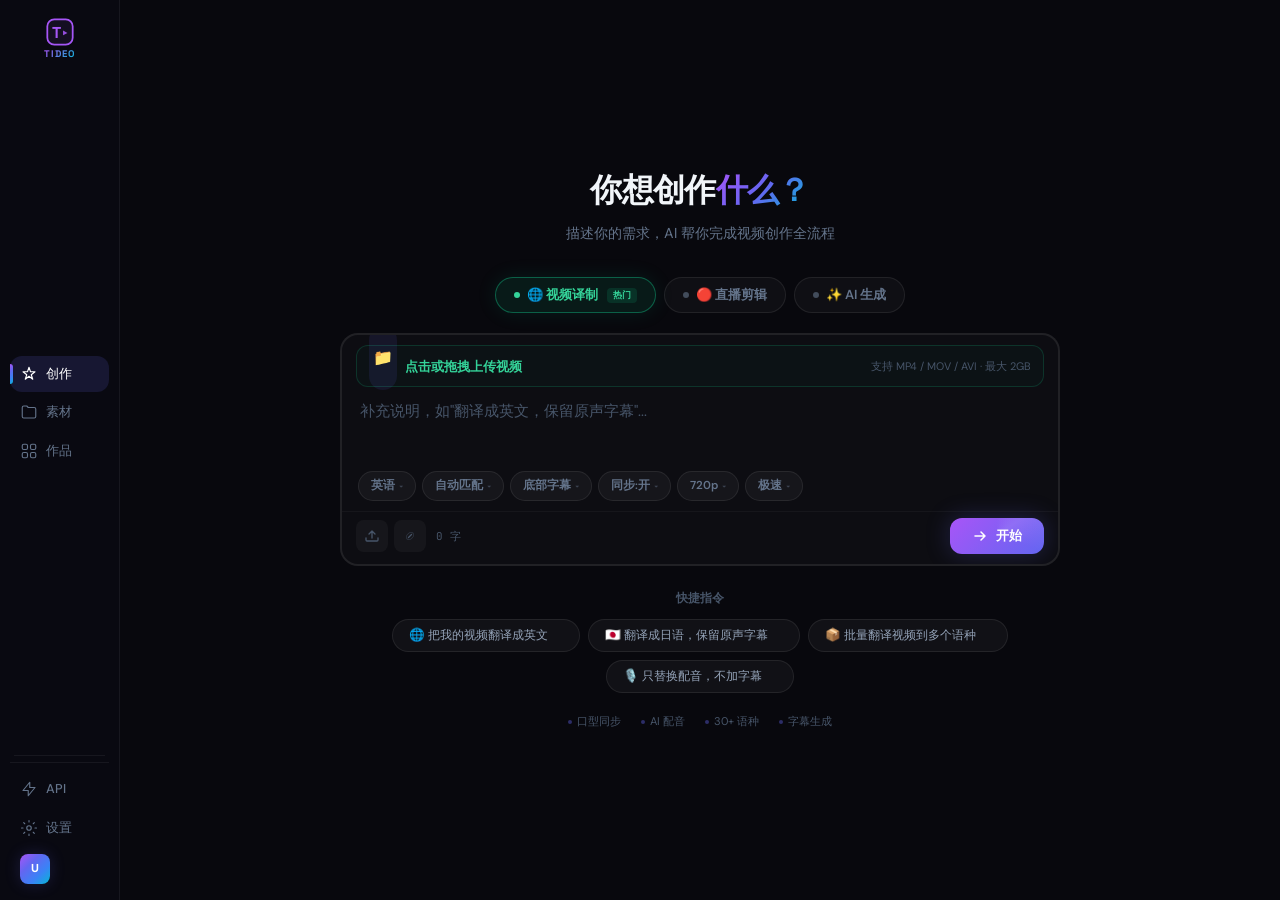
==== app/create.html @ 620ba925 "fix: Action Slot icon 加 line-height:1 控制高度，文字 flex:1 居左" ====
<!DOCTYPE html>
<html lang="zh-CN">
<head>
    <meta charset="UTF-8">
    <meta name="viewport" content="width=device-width, initial-scale=1.0">
    <title>创作 — Tideo</title>
    <link rel="stylesheet" href="style.css">
    <link href="https://fonts.googleapis.com/css2?family=Space+Grotesk:wght@400;500;600;700&family=DM+Sans:wght@300;400;500;600;700&family=Inter:wght@300;400;500;600;700;800;900&family=JetBrains+Mono:wght@400;500&display=swap" rel="stylesheet">
    <style>
    /* ===== create.html 首页 — AI 统一入口 ===== */
    .create-home {
        display: flex;
        flex-direction: column;
        align-items: center;
        justify-content: center;
        min-height: 100vh;
        padding: 40px 32px;
        overflow-y: auto;
    }
    .create-home::-webkit-scrollbar { width: 5px; }
    .create-home::-webkit-scrollbar-thumb { background: rgba(255,255,255,0.08); border-radius: 3px; }

    .create-home-inner {
        max-width: 720px;
        width: 100%;
        text-align: center;
    }

    /* ---- Hero 标题 ---- */
    .create-hero {
        margin-bottom: 32px;
    }
    .create-hero h1 {
        font-size: 2rem;
        font-weight: 800;
        line-height: 1.35;
        margin: 0 0 10px;
        letter-spacing: -0.02em;
    }
    .create-hero h1 .gradient-text {
        background: linear-gradient(135deg, #a855f7, #6366f1, #06b6d4);
        -webkit-background-clip: text;
        -webkit-text-fill-color: transparent;
        background-clip: text;
    }
    .create-hero p {
        font-size: 0.9rem;
        color: var(--text-muted);
        margin: 0;
    }

    /* ---- Skill 选择器胶囊 ---- */
    .skill-selector {
        display: flex;
        justify-content: center;
        gap: 8px;
        margin-bottom: 20px;
        flex-wrap: wrap;
    }
    .skill-pill {
        display: inline-flex;
        align-items: center;
        gap: 7px;
        padding: 8px 18px;
        font-size: 0.82rem;
        font-weight: 600;
        color: var(--text-muted);
        background: rgba(255,255,255,0.03);
        border: 1px solid rgba(255,255,255,0.08);
        border-radius: 100px;
        cursor: pointer;
        transition: all 0.25s ease;
        font-family: inherit;
        position: relative;
        white-space: nowrap;
    }
    .skill-pill:hover {
        color: var(--text-primary);
        border-color: rgba(255,255,255,0.18);
        background: rgba(255,255,255,0.05);
        transform: translateY(-1px);
    }
    .skill-pill.active {
        color: #fff;
        border-color: rgba(99,102,241,0.5);
        background: rgba(99,102,241,0.12);
        box-shadow: 0 0 20px rgba(99,102,241,0.15);
    }
    .skill-pill--translate.active {
        color: #34d399;
        border-color: rgba(16,185,129,0.45);
        background: rgba(16,185,129,0.1);
        box-shadow: 0 0 20px rgba(16,185,129,0.12);
    }
    .skill-pill--livestream.active {
        color: #fb923c;
        border-color: rgba(249,115,22,0.45);
        background: rgba(249,115,22,0.1);
        box-shadow: 0 0 20px rgba(249,115,22,0.12);
    }
    .skill-pill--generate.active {
        color: #c084fc;
        border-color: rgba(168,85,247,0.45);
        background: rgba(168,85,247,0.1);
        box-shadow: 0 0 20px rgba(168,85,247,0.12);
    }
    .skill-pill .skill-dot {
        width: 6px;
        height: 6px;
        border-radius: 50%;
        background: currentColor;
        opacity: 0.6;
    }
    .skill-pill.active .skill-dot {
        opacity: 1;
        animation: skillDotPulse 2s ease-in-out infinite;
    }
    @keyframes skillDotPulse {
        0%, 100% { box-shadow: 0 0 0 0 currentColor; }
        50% { box-shadow: 0 0 0 4px transparent; }
    }
    .skill-pill .skill-badge {
        font-size: 0.58rem;
        font-weight: 700;
        padding: 1px 6px;
        border-radius: 4px;
        background: rgba(16,185,129,0.15);
        color: #34d399;
        margin-left: 2px;
    }

    /* ---- 统一输入框 ---- */
    .create-input-wrap {
        margin-bottom: 24px;
    }
    .create-input-box {
        background: rgba(255,255,255,0.025);
        border: 2px solid rgba(255,255,255,0.08);
        border-radius: 18px;
        transition: all 0.3s;
        overflow: hidden;
    }
    .create-input-box:focus-within {
        border-color: rgba(99,102,241,0.35);
        box-shadow: 0 0 0 4px rgba(99,102,241,0.06), 0 0 40px rgba(99,102,241,0.05);
    }
    .create-input-box.skill-translate:focus-within {
        border-color: rgba(16,185,129,0.35);
        box-shadow: 0 0 0 4px rgba(16,185,129,0.06), 0 0 40px rgba(16,185,129,0.05);
    }
    .create-input-box.skill-livestream:focus-within {
        border-color: rgba(249,115,22,0.35);
        box-shadow: 0 0 0 4px rgba(249,115,22,0.06), 0 0 40px rgba(249,115,22,0.05);
    }
    .create-input-box.skill-generate:focus-within {
        border-color: rgba(168,85,247,0.35);
        box-shadow: 0 0 0 4px rgba(168,85,247,0.06), 0 0 40px rgba(168,85,247,0.05);
    }

    /* ---- Action Slot ---- */
    .action-slot {
        padding: 10px 14px 0;
        transition: all 0.35s cubic-bezier(.4,0,.2,1);
    }
    .action-slot:empty { padding: 0; }

    /* 视频译制 — 上传区（单行紧凑） */
    .action-upload-zone {
        display: flex;
        align-items: center;
        gap: 8px;
        border: 1px solid rgba(16,185,129,0.2);
        border-radius: 12px;
        padding: 0 12px;
        height: 42px;
        cursor: pointer;
        transition: all 0.25s;
        background: rgba(16,185,129,0.03);
        position: relative;
    }
    .action-upload-zone:hover {
        border-color: rgba(16,185,129,0.45);
        background: rgba(16,185,129,0.06);
    }
    .action-upload-zone.dragover {
        border-color: rgba(16,185,129,0.6);
        background: rgba(16,185,129,0.1);
        box-shadow: 0 0 24px rgba(16,185,129,0.08);
    }
    .action-upload-zone input[type="file"] {
        display: none;
    }
    .upload-zone-icon {
        font-size: 1rem;
        flex-shrink: 0;
        width: 28px;
        text-align: center;
        line-height: 1;
    }
    .upload-zone-text {
        flex: 1;
        font-size: 0.82rem;
        font-weight: 600;
        color: #34d399;
        text-align: left;
    }
    .upload-zone-hint {
        font-size: 0.68rem;
        color: var(--text-faint);
        flex-shrink: 0;
    }
    /* 上传后文件预览 */
    .upload-file-preview {
        display: flex;
        align-items: center;
        gap: 8px;
        padding: 8px 12px;
        background: rgba(16,185,129,0.06);
        border: 1px solid rgba(16,185,129,0.2);
        border-radius: 12px;
    }
    .upload-file-icon {
        width: 28px; height: 28px;
        border-radius: 6px;
        background: rgba(16,185,129,0.12);
        display: flex;
        align-items: center;
        justify-content: center;
        font-size: 0.85rem;
        flex-shrink: 0;
    }
    .upload-file-info { flex: 1; min-width: 0; text-align: left; }
    .upload-file-name {
        font-size: 0.78rem;
        font-weight: 600;
        color: var(--text-primary);
        white-space: nowrap;
        overflow: hidden;
        text-overflow: ellipsis;
    }
    .upload-file-size {
        font-size: 0.65rem;
        color: var(--text-faint);
        font-family: 'JetBrains Mono', monospace;
    }
    .upload-file-remove {
        width: 28px; height: 28px;
        border-radius: 6px;
        border: none;
        background: rgba(239,68,68,0.08);
        color: #ef4444;
        cursor: pointer;
        display: flex;
        align-items: center;
        justify-content: center;
        transition: all 0.2s;
        flex-shrink: 0;
        font-family: inherit;
    }
    .upload-file-remove:hover {
        background: rgba(239,68,68,0.15);
    }

    /* 直播剪辑 — 链接栏 */
    .action-link-bar {
        display: flex;
        align-items: center;
        gap: 8px;
        padding: 0 12px;
        height: 42px;
        border: 1px solid rgba(249,115,22,0.2);
        border-radius: 12px;
        background: rgba(249,115,22,0.03);
        transition: all 0.25s;
    }
    .action-link-bar:focus-within {
        border-color: rgba(249,115,22,0.4);
        background: rgba(249,115,22,0.06);
    }
    .link-bar-icon {
        font-size: 1rem;
        flex-shrink: 0;
        width: 28px;
        text-align: center;
        line-height: 1;
    }
    .link-bar-input {
        flex: 1;
        border: none;
        background: none;
        color: var(--text-primary);
        font-size: 0.82rem;
        font-family: 'JetBrains Mono', monospace;
        outline: none;
        min-width: 0;
    }
    .link-bar-input::placeholder {
        color: var(--text-faint);
        font-family: inherit;
    }
    .link-bar-paste-btn {
        display: inline-flex;
        align-items: center;
        gap: 5px;
        padding: 6px 14px;
        font-size: 0.72rem;
        font-weight: 600;
        color: #fb923c;
        background: rgba(249,115,22,0.1);
        border: 1px solid rgba(249,115,22,0.25);
        border-radius: 8px;
        cursor: pointer;
        transition: all 0.2s;
        font-family: inherit;
        white-space: nowrap;
        flex-shrink: 0;
    }
    .link-bar-paste-btn:hover {
        background: rgba(249,115,22,0.18);
        border-color: rgba(249,115,22,0.4);
    }
    .link-platform-tag {
        font-size: 0.62rem;
        font-weight: 700;
        padding: 2px 7px;
        border-radius: 4px;
        background: rgba(249,115,22,0.12);
        color: #fb923c;
        white-space: nowrap;
        flex-shrink: 0;
    }

    /* AI 生成 — 参考图（单行紧凑） */
    .action-ref-upload {
        display: flex;
        align-items: center;
        gap: 8px;
        padding: 0 12px;
        height: 42px;
        border: 1px dashed rgba(168,85,247,0.25);
        border-radius: 12px;
        cursor: pointer;
        transition: all 0.25s;
        background: rgba(168,85,247,0.03);
        width: 100%;
    }
    .action-ref-upload:hover {
        border-color: rgba(168,85,247,0.45);
        background: rgba(168,85,247,0.06);
    }
    .action-ref-upload input[type="file"] { display: none; }
    .ref-upload-icon {
        font-size: 1rem;
        flex-shrink: 0;
        width: 28px;
        text-align: center;
        line-height: 1;
    }
    .ref-upload-text {
        flex: 1;
        font-size: 0.82rem;
        font-weight: 500;
        color: #c084fc;
        text-align: left;
    }
    .ref-upload-hint {
        font-size: 0.68rem;
        color: var(--text-faint);
        flex-shrink: 0;
    }
    /* 参考图预览 */
    .ref-preview {
        display: flex;
        align-items: center;
        gap: 8px;
        padding: 8px 12px;
        background: rgba(168,85,247,0.06);
        border: 1px solid rgba(168,85,247,0.2);
        border-radius: 12px;
        width: 100%;
    }
    .ref-preview-thumb {
        width: 28px; height: 28px;
        border-radius: 6px;
        object-fit: cover;
    }
    .ref-preview-name {
        font-size: 0.75rem;
        color: var(--text-secondary);
        max-width: 140px;
        white-space: nowrap;
        overflow: hidden;
        text-overflow: ellipsis;
    }
    .ref-preview-remove {
        width: 24px; height: 24px;
        border-radius: 5px;
        border: none;
        background: rgba(239,68,68,0.08);
        color: #ef4444;
        cursor: pointer;
        display: flex;
        align-items: center;
        justify-content: center;
        transition: all 0.2s;
        font-family: inherit;
    }
    .ref-preview-remove:hover { background: rgba(239,68,68,0.15); }

    /* ---- Textarea ---- */
    .create-input-textarea {
        width: 100%;
        min-height: 72px;
        max-height: 160px;
        padding: 12px 18px 6px;
        background: transparent;
        border: none;
        color: var(--text-primary);
        font-size: 0.92rem;
        font-family: inherit;
        outline: none;
        resize: none;
        line-height: 1.7;
    }
    .create-input-textarea::placeholder { color: var(--text-faint); }

    /* ---- Config Capsules 配置胶囊 ---- */
    .config-capsules {
        display: flex;
        flex-wrap: wrap;
        gap: 6px;
        padding: 4px 16px 10px;
        transition: all 0.3s;
    }
    .config-capsule {
        position: relative;
        display: inline-flex;
        align-items: center;
        gap: 4px;
        padding: 5px 12px;
        font-size: 0.72rem;
        font-weight: 500;
        color: var(--text-muted);
        background: rgba(255,255,255,0.04);
        border: 1px solid rgba(255,255,255,0.08);
        border-radius: 100px;
        cursor: pointer;
        transition: all 0.2s;
        font-family: inherit;
        user-select: none;
    }
    .config-capsule:hover {
        color: var(--text-primary);
        border-color: rgba(255,255,255,0.18);
        background: rgba(255,255,255,0.06);
    }
    .config-capsule.modified {
        border-color: rgba(99,102,241,0.35);
        color: var(--text-primary);
        background: rgba(99,102,241,0.06);
    }
    .skill-translate .config-capsule.modified {
        border-color: rgba(16,185,129,0.35);
        background: rgba(16,185,129,0.06);
        color: #34d399;
    }
    .skill-livestream .config-capsule.modified {
        border-color: rgba(249,115,22,0.35);
        background: rgba(249,115,22,0.06);
        color: #fb923c;
    }
    .skill-generate .config-capsule.modified {
        border-color: rgba(168,85,247,0.35);
        background: rgba(168,85,247,0.06);
        color: #c084fc;
    }
    .capsule-value {
        font-weight: 600;
    }
    .capsule-arrow {
        font-size: 0.55rem;
        opacity: 0.5;
        transition: transform 0.2s;
    }
    .config-capsule.open .capsule-arrow {
        transform: rotate(180deg);
    }

    /* Capsule Dropdown */
    .capsule-dropdown {
        position: absolute;
        top: calc(100% + 6px);
        left: 50%;
        transform: translateX(-50%);
        min-width: 120px;
        background: rgba(15,15,26,0.96);
        backdrop-filter: blur(20px);
        -webkit-backdrop-filter: blur(20px);
        border: 1px solid rgba(255,255,255,0.1);
        border-radius: 10px;
        padding: 4px;
        box-shadow: 0 8px 32px rgba(0,0,0,0.4);
        z-index: 100;
        opacity: 0;
        visibility: hidden;
        transition: all 0.2s cubic-bezier(.4,0,.2,1);
    }
    .capsule-dropdown.show {
        opacity: 1;
        visibility: visible;
        transform: translateX(-50%) translateY(0);
    }
    .capsule-dropdown-item {
        display: block;
        width: 100%;
        padding: 7px 12px;
        font-size: 0.72rem;
        font-weight: 500;
        color: var(--text-muted);
        background: none;
        border: none;
        border-radius: 7px;
        cursor: pointer;
        transition: all 0.15s;
        text-align: left;
        white-space: nowrap;
        font-family: inherit;
    }
    .capsule-dropdown-item:hover {
        color: var(--text-primary);
        background: rgba(255,255,255,0.06);
    }
    .capsule-dropdown-item.selected {
        color: #a78bfa;
        background: rgba(99,102,241,0.08);
    }

    /* Toolbar 底栏 */
    .create-input-toolbar {
        display: flex;
        align-items: center;
        justify-content: space-between;
        padding: 6px 14px 10px;
        border-top: 1px solid rgba(255,255,255,0.04);
    }
    .create-input-left {
        display: flex;
        align-items: center;
        gap: 6px;
    }
    .create-input-icon-btn {
        display: flex;
        align-items: center;
        justify-content: center;
        width: 32px;
        height: 32px;
        border-radius: 8px;
        border: none;
        background: rgba(255,255,255,0.04);
        color: var(--text-faint);
        cursor: pointer;
        transition: all 0.2s;
        font-family: inherit;
    }
    .create-input-icon-btn:hover {
        color: var(--text-secondary);
        background: rgba(255,255,255,0.08);
    }
    .create-char-count {
        font-size: 0.68rem;
        color: var(--text-faint);
        font-family: 'JetBrains Mono', monospace;
        margin-left: 4px;
    }
    .create-submit-btn {
        display: inline-flex;
        align-items: center;
        gap: 8px;
        padding: 9px 22px;
        font-size: 0.82rem;
        font-weight: 700;
        color: #fff;
        background: linear-gradient(135deg, #a855f7, #6366f1);
        border: none;
        border-radius: 12px;
        cursor: pointer;
        font-family: inherit;
        box-shadow: 0 0 24px rgba(99,102,241,0.25);
        transition: all 0.2s;
        position: relative;
        overflow: hidden;
    }
    .create-submit-btn:hover { transform: translateY(-1px); box-shadow: 0 0 40px rgba(99,102,241,0.35); }
    .create-submit-btn:disabled { opacity: 0.4; cursor: not-allowed; transform: none !important; box-shadow: none !important; }
    .create-submit-btn::before {
        content: '';
        position: absolute; top: -50%; left: -50%;
        width: 200%; height: 200%;
        background: conic-gradient(from 0deg, transparent, rgba(255,255,255,0.1), transparent 30%);
        animation: shimmer 3s linear infinite;
    }
    @keyframes shimmer {
        to { transform: rotate(360deg); }
    }

    /* ---- 快捷提示词 chips ---- */
    .create-prompts-wrap {
        margin-bottom: 20px;
    }
    .create-prompts-label {
        font-size: 0.72rem;
        font-weight: 600;
        color: var(--text-faint);
        margin-bottom: 10px;
    }
    .create-prompts-chips {
        display: flex;
        flex-wrap: wrap;
        gap: 8px;
        justify-content: center;
    }
    .create-prompt-chip {
        padding: 7px 16px;
        font-size: 0.78rem;
        font-weight: 500;
        color: var(--text-secondary);
        background: rgba(255,255,255,0.04);
        border: 1px solid rgba(255,255,255,0.08);
        border-radius: 100px;
        cursor: pointer;
        transition: all 0.25s;
        display: flex;
        align-items: center;
        gap: 6px;
        font-family: inherit;
    }
    .create-prompt-chip:hover {
        color: var(--text-primary);
        border-color: rgba(99,102,241,0.35);
        background: rgba(99,102,241,0.06);
        transform: translateY(-2px);
    }
    .create-prompt-chip .chip-arrow {
        opacity: 0;
        transform: translateX(-4px);
        transition: all 0.25s;
        font-size: 0.7rem;
    }
    .create-prompt-chip:hover .chip-arrow {
        opacity: 0.7;
        transform: translateX(0);
    }

    /* ---- 底部能力标签 ---- */
    .create-caps {
        display: flex;
        gap: 20px;
        justify-content: center;
        margin-top: 20px;
    }
    .create-cap {
        display: flex;
        align-items: center;
        gap: 5px;
        font-size: 0.7rem;
        color: var(--text-faint);
    }
    .create-cap-dot {
        width: 4px; height: 4px;
        border-radius: 50%;
        background: rgba(99,102,241,0.4);
    }

    /* ---- 响应式 ---- */
    @media (max-width: 720px) {
        .create-home-inner { max-width: 100%; }
        .create-hero h1 { font-size: 1.5rem; }
        .skill-selector { gap: 6px; }
        .skill-pill { padding: 7px 14px; font-size: 0.75rem; }
        .config-capsules { gap: 5px; }
        .config-capsule { padding: 4px 10px; font-size: 0.68rem; }
    }
    @media (max-width: 480px) {
        .create-caps { flex-wrap: wrap; gap: 12px; }
    }

    /* ===== 用户下拉菜单 ===== */
    .icon-nav-avatar { position: relative; }
    .user-dropdown {
        position: absolute;
        bottom: 0;
        left: calc(100% + 10px);
        width: 200px;
        background: rgba(15,15,26,0.95);
        backdrop-filter: blur(24px);
        -webkit-backdrop-filter: blur(24px);
        border: 1px solid rgba(255,255,255,0.1);
        border-radius: 12px;
        padding: 8px;
        box-shadow: 0 12px 40px rgba(0,0,0,0.4), 0 0 30px rgba(99,102,241,0.06);
        opacity: 0;
        visibility: hidden;
        transform: translateY(6px);
        transition: all 0.2s cubic-bezier(.4,0,.2,1);
        z-index: 200;
    }
    .user-dropdown.show {
        opacity: 1;
        visibility: visible;
        transform: translateY(0);
    }
    .user-dropdown-header {
        display: flex;
        align-items: center;
        gap: 10px;
        padding: 8px 8px 10px;
    }
    .user-dropdown-avatar {
        width: 32px; height: 32px;
        border-radius: 8px;
        background: linear-gradient(135deg, #a855f7, #6366f1, #3b82f6, #06b6d4);
        display: flex;
        align-items: center;
        justify-content: center;
        font-size: 0.75rem;
        font-weight: 700;
        color: #fff;
        flex-shrink: 0;
    }
    .user-dropdown-info { min-width: 0; }
    .user-dropdown-name {
        font-size: 0.78rem;
        font-weight: 600;
        color: var(--text-primary);
        white-space: nowrap;
        overflow: hidden;
        text-overflow: ellipsis;
    }
    .user-dropdown-hint {
        font-size: 0.65rem;
        color: var(--text-faint);
    }
    .user-dropdown-divider {
        height: 1px;
        background: rgba(255,255,255,0.06);
        margin: 4px 0;
    }
    .user-dropdown-item {
        display: flex;
        align-items: center;
        gap: 8px;
        padding: 8px 10px;
        font-size: 0.75rem;
        font-weight: 500;
        color: var(--text-muted);
        border-radius: 8px;
        text-decoration: none;
        transition: all 0.15s ease;
        cursor: pointer;
    }
    .user-dropdown-item:hover {
        color: var(--text-primary);
        background: rgba(255,255,255,0.05);
    }
    .user-dropdown-logout:hover {
        color: #ef4444;
        background: rgba(239,68,68,0.08);
    }
    </style>
</head>
<body class="creator-layout">
    <!-- 侧边栏 -->
    <aside class="icon-sidebar">
        <a href="create.html" class="icon-sidebar-logo" title="Tideo">
            <svg width="28" height="28" viewBox="0 0 32 32" fill="none">
                <rect x="1.5" y="1.5" width="29" height="29" rx="8" fill="rgba(168,85,247,0.08)" stroke="url(#sLogo)" stroke-width="2"/>
                <text x="7" y="22.5" font-family="'Space Grotesk','Inter',sans-serif" font-size="18" font-weight="800" fill="url(#sLogo)">T</text>
                <path d="M19.5 14.3L24.5 17L19.5 19.7V14.3Z" fill="url(#sLogo)" opacity="0.9"/>
                <defs><linearGradient id="sLogo" x1="0" y1="0" x2="32" y2="32"><stop stop-color="#a855f7"/><stop offset="0.5" stop-color="#6366f1"/><stop offset="1" stop-color="#06b6d4"/></linearGradient></defs>
            </svg>
            <span class="logo-text">Tideo</span>
        </a>

        <nav class="icon-nav">
            <a href="create.html" class="icon-nav-item active">
                <svg width="18" height="18" viewBox="0 0 24 24" fill="none"><path d="M12 3L14 9H20L15 13L17 19L12 15L7 19L9 13L4 9H10L12 3Z" stroke="currentColor" stroke-width="1.5" stroke-linejoin="round"/></svg>
                创作
            </a>
            <a href="media.html" class="icon-nav-item">
                <svg width="18" height="18" viewBox="0 0 24 24" fill="none"><path d="M3 6C3 4.89543 3.89543 4 5 4H9L11 6H19C20.1046 6 21 6.89543 21 8V18C21 19.1046 20.1046 20 19 20H5C3.89543 20 3 19.1046 3 18V6Z" stroke="currentColor" stroke-width="1.5" stroke-linejoin="round"/></svg>
                素材
            </a>
            <a href="result.html" class="icon-nav-item">
                <svg width="18" height="18" viewBox="0 0 24 24" fill="none"><rect x="3" y="3" width="7" height="7" rx="2" stroke="currentColor" stroke-width="1.5"/><rect x="14" y="3" width="7" height="7" rx="2" stroke="currentColor" stroke-width="1.5"/><rect x="3" y="14" width="7" height="7" rx="2" stroke="currentColor" stroke-width="1.5"/><rect x="14" y="14" width="7" height="7" rx="2" stroke="currentColor" stroke-width="1.5"/></svg>
                作品
            </a>
        </nav>

        <div class="icon-nav-divider"></div>

        <div class="icon-nav-bottom">
            <a href="#" class="icon-nav-item">
                <svg width="18" height="18" viewBox="0 0 24 24" fill="none"><path d="M13 10V3L4 14H11V21L20 10H13Z" stroke="currentColor" stroke-width="1.5" stroke-linejoin="round"/></svg>
                API
            </a>
            <a href="#" class="icon-nav-item">
                <svg width="18" height="18" viewBox="0 0 24 24" fill="none"><circle cx="12" cy="12" r="3" stroke="currentColor" stroke-width="1.5"/><path d="M12 2V4M12 20V22M22 12H20M4 12H2M19.07 4.93L17.66 6.34M6.34 17.66L4.93 19.07M19.07 19.07L17.66 17.66M6.34 6.34L4.93 4.93" stroke="currentColor" stroke-width="1.5" stroke-linecap="round"/></svg>
                设置
            </a>
            <div class="icon-nav-avatar" id="userAvatar" title="用户"><span id="userAvatarLetter">U</span></div>
            <!-- 用户下拉菜单 -->
            <div class="user-dropdown" id="userDropdown">
                <div class="user-dropdown-header">
                    <div class="user-dropdown-avatar" id="dropdownAvatar">U</div>
                    <div class="user-dropdown-info">
                        <div class="user-dropdown-name" id="dropdownName">未登录</div>
                        <div class="user-dropdown-hint" id="dropdownHint">点击登录</div>
                    </div>
                </div>
                <div class="user-dropdown-divider"></div>
                <a href="#" class="user-dropdown-item" id="userLoginBtn">
                    <svg width="14" height="14" viewBox="0 0 16 16" fill="none"><path d="M6 2H4C2.89543 2 2 2.89543 2 4V12C2 13.1046 2.89543 14 4 14H6" stroke="currentColor" stroke-width="1.3" stroke-linecap="round"/><path d="M10 11L14 8L10 5" stroke="currentColor" stroke-width="1.3" stroke-linecap="round" stroke-linejoin="round"/><path d="M14 8H6" stroke="currentColor" stroke-width="1.3" stroke-linecap="round"/></svg>
                    登录
                </a>
                <a href="#" class="user-dropdown-item user-dropdown-logout" id="userLogoutBtn" style="display:none;">
                    <svg width="14" height="14" viewBox="0 0 16 16" fill="none"><path d="M6 2H4C2.89543 2 2 2.89543 2 4V12C2 13.1046 2.89543 14 4 14H6" stroke="currentColor" stroke-width="1.3" stroke-linecap="round"/><path d="M10 11L14 8L10 5" stroke="currentColor" stroke-width="1.3" stroke-linecap="round" stroke-linejoin="round"/><path d="M14 8H6" stroke="currentColor" stroke-width="1.3" stroke-linecap="round"/></svg>
                    退出登录
                </a>
            </div>
        </div>
    </aside>

    <!-- ===== 默认首页视图 ===== -->
    <main class="creator-main" id="homeView">
        <div class="create-home">
            <div class="create-home-inner">

                <!-- Hero 标题 -->
                <div class="create-hero">
                    <h1>你想创作<span class="gradient-text">什么？</span></h1>
                    <p>描述你的需求，AI 帮你完成视频创作全流程</p>
                </div>

                <!-- Skill 选择器 -->
                <div class="skill-selector" id="skillSelector">
                    <button class="skill-pill skill-pill--translate active" data-skill="translate">
                        <span class="skill-dot"></span>
                        🌐 视频译制
                        <span class="skill-badge">热门</span>
                    </button>
                    <button class="skill-pill skill-pill--livestream" data-skill="livestream">
                        <span class="skill-dot"></span>
                        🔴 直播剪辑
                    </button>
                    <button class="skill-pill skill-pill--generate" data-skill="generate">
                        <span class="skill-dot"></span>
                        ✨ AI 生成
                    </button>
                </div>

                <!-- 统一输入框（任务卡） -->
                <div class="create-input-wrap">
                    <div class="create-input-box skill-translate" id="createInputBox">
                        <!-- Action Slot：根据 Skill 动态变化 -->
                        <div class="action-slot" id="actionSlot"></div>
                        <!-- 文本输入 -->
                        <textarea class="create-input-textarea" id="createInput" placeholder="上传一段视频，翻译成英语..."></textarea>
                        <!-- 配置胶囊 -->
                        <div class="config-capsules" id="configCapsules"></div>
                        <!-- 底栏 -->
                        <div class="create-input-toolbar">
                            <div class="create-input-left">
                                <button class="create-input-icon-btn" id="uploadBtn" title="上传文件">
                                    <svg width="16" height="16" viewBox="0 0 16 16" fill="none"><path d="M8 10V3M8 3L11 6M8 3L5 6" stroke="currentColor" stroke-width="1.3" stroke-linecap="round" stroke-linejoin="round"/><path d="M2 10V12C2 12.5523 2.44772 13 3 13H13C13.5523 13 14 12.5523 14 12V10" stroke="currentColor" stroke-width="1.3" stroke-linecap="round"/></svg>
                                </button>
                                <button class="create-input-icon-btn" id="linkBtn" title="粘贴链接">
                                    <svg width="16" height="16" viewBox="0 0 16 16" fill="none"><path d="M6.5 9.5L9.5 6.5" stroke="currentColor" stroke-width="1.3" stroke-linecap="round"/><path d="M9 10.5L10.5 9C11.6046 7.89543 11.6046 6.10457 10.5 5L11 4.5C12.3807 5.88071 12.3807 8.11929 11 9.5L9.5 11C8.11929 12.3807 5.88071 12.3807 4.5 11L5 10.5C6.10457 11.6046 7.89543 11.6046 9 10.5Z" fill="currentColor" opacity="0.5"/><path d="M7 5.5L5.5 7C4.39543 8.10457 4.39543 9.89543 5.5 11L5 11.5C3.61929 10.1193 3.61929 7.88071 5 6.5L6.5 5C7.88071 3.61929 10.1193 3.61929 11.5 5L11 5.5C9.89543 4.39543 8.10457 4.39543 7 5.5Z" fill="currentColor" opacity="0.5"/></svg>
                                </button>
                                <span class="create-char-count"><span id="createCharCount">0</span> 字</span>
                            </div>
                            <button class="create-submit-btn" id="createSubmitBtn">
                                <svg width="16" height="16" viewBox="0 0 16 16" fill="none"><path d="M3 8H13M13 8L9 4M13 8L9 12" stroke="currentColor" stroke-width="1.5" stroke-linecap="round" stroke-linejoin="round"/></svg>
                                开始
                            </button>
                        </div>
                    </div>
                </div>

                <!-- 快捷提示词 -->
                <div class="create-prompts-wrap" id="promptsWrap">
                    <div class="create-prompts-label">快捷指令</div>
                    <div class="create-prompts-chips" id="promptsChips">
                        <!-- 动态填充 -->
                    </div>
                </div>

                <!-- 能力标签 -->
                <div class="create-caps" id="createCaps">
                    <span class="create-cap"><span class="create-cap-dot"></span> 口型同步</span>
                    <span class="create-cap"><span class="create-cap-dot"></span> AI 配音</span>
                    <span class="create-cap"><span class="create-cap-dot"></span> 30+ 语种</span>
                    <span class="create-cap"><span class="create-cap-dot"></span> 字幕生成</span>
                </div>

            </div>
        </div>
    </main>

    <script src="app.js"></script>
    <script>
    (function() {
        // ===== Skill 定义 =====
        var skills = {
            translate: {
                name: '视频译制',
                url: 'translate-v6.html',
                inputClass: 'skill-translate',
                placeholder: '补充说明，如"翻译成英文，保留原声字幕"...',
                prompts: [
                    { icon: '🌐', text: '把我的视频翻译成英文', params: { lang: 'en' } },
                    { icon: '🇯🇵', text: '翻译成日语，保留原声字幕', params: { lang: 'ja', keepOriginal: true } },
                    { icon: '📦', text: '批量翻译视频到多个语种', params: { batch: true } },
                    { icon: '🎙️', text: '只替换配音，不加字幕', params: { noSub: true } }
                ],
                config: [
                    { key: 'targetLang', label: '目标语言', options: [
                        { value: 'en', text: '英语' }, { value: 'ja', text: '日语' },
                        { value: 'ko', text: '韩语' }, { value: 'es', text: '西班牙语' },
                        { value: 'fr', text: '法语' }, { value: 'de', text: '德语' },
                        { value: 'pt', text: '葡萄牙语' }, { value: 'ar', text: '阿拉伯语' },
                        { value: 'ru', text: '俄语' }, { value: 'th', text: '泰语' }
                    ]},
                    { key: 'voiceStyle', label: '音色', options: [
                        { value: 'auto', text: '自动匹配' }, { value: 'female', text: '自然女声' },
                        { value: 'male', text: '自然男声' }, { value: 'clone', text: '声音克隆' }
                    ]},
                    { key: 'subtitle', label: '字幕', options: [
                        { value: 'bottom', text: '底部字幕' }, { value: 'bilingual', text: '双语字幕' },
                        { value: 'none', text: '不加字幕' }
                    ]},
                    { key: 'lipSync', label: '口型', options: [
                        { value: 'on', text: '同步:开' }, { value: 'off', text: '同步:关' }
                    ]},
                    { key: 'quality', label: '画质', options: [
                        { value: '720', text: '720p' }, { value: '1080', text: '1080p' },
                        { value: '4k', text: '4K' }
                    ]},
                    { key: 'speed', label: '速度', options: [
                        { value: 'fast', text: '极速' }, { value: 'standard', text: '标准' },
                        { value: 'quality', text: '质量优先' }
                    ]}
                ],
                caps: [
                    '口型同步', 'AI 配音', '30+ 语种', '字幕生成'
                ]
            },
            livestream: {
                name: '直播剪辑',
                url: 'livestream.html',
                inputClass: 'skill-livestream',
                placeholder: '补充说明，如"只要高光片段，竖屏输出"...',
                prompts: [
                    { icon: '🔴', text: '监控抖音直播，自动剪辑精彩片段', params: { platform: 'douyin' } },
                    { icon: '✂️', text: '把直播录像剪成 3 分钟短视频', params: { duration: 180 } },
                    { icon: '🛍️', text: '提取直播中的商品讲解片段', params: { mode: 'product' } },
                    { icon: '🏆', text: '自动识别游戏直播高光时刻', params: { mode: 'highlight' } }
                ],
                config: [
                    { key: 'platform', label: '平台', options: [
                        { value: 'douyin', text: '抖音' }, { value: 'kuaishou', text: '快手' },
                        { value: 'bilibili', text: 'B站' }, { value: 'taobao', text: '淘宝直播' },
                        { value: 'other', text: '其他' }
                    ]},
                    { key: 'clipDuration', label: '时长', options: [
                        { value: '30', text: '30秒' }, { value: '60', text: '1分钟' },
                        { value: '180', text: '3分钟' }, { value: '300', text: '5分钟' }
                    ]},
                    { key: 'clipCount', label: '数量', options: [
                        { value: '3', text: '3个' }, { value: '5', text: '5个' },
                        { value: '10', text: '10个' }, { value: 'auto', text: '自动' }
                    ]},
                    { key: 'ratio', label: '比例', options: [
                        { value: '9:16', text: '9:16竖屏' }, { value: '16:9', text: '16:9横屏' },
                        { value: '1:1', text: '1:1方形' }
                    ]},
                    { key: 'quality', label: '画质', options: [
                        { value: '720', text: '720p' }, { value: '1080', text: '1080p' }
                    ]},
                    { key: 'addCaption', label: '字幕', options: [
                        { value: 'on', text: '加字幕' }, { value: 'off', text: '不加' }
                    ]}
                ],
                caps: [
                    '实时监控', 'AI 识别', '多平台', '快速出片'
                ]
            },
            generate: {
                name: 'AI 生成',
                url: 'generate.html',
                inputClass: 'skill-generate',
                placeholder: '描述你想生成的视频内容...',
                prompts: [
                    { icon: '📦', text: '用产品图生成 15 秒广告视频', params: { mode: 'product' } },
                    { icon: '🎬', text: '写一个温暖的咖啡店故事短片', params: { mode: 'story' } },
                    { icon: '📱', text: '把这段文案变成竖屏短视频', params: { ratio: '9:16' } },
                    { icon: '✈️', text: '生成一段旅行 Vlog 风格视频', params: { style: 'vlog' } }
                ],
                config: [
                    { key: 'style', label: '风格', options: [
                        { value: 'cinematic', text: '电影感' }, { value: 'realistic', text: '写实' },
                        { value: 'anime', text: '动画' }, { value: 'cyber', text: '赛博朋克' },
                        { value: 'watercolor', text: '水彩画' }, { value: '3d', text: '3D渲染' }
                    ]},
                    { key: 'ratio', label: '比例', options: [
                        { value: '16:9', text: '16:9横屏' }, { value: '9:16', text: '9:16竖屏' },
                        { value: '1:1', text: '1:1方形' }
                    ]},
                    { key: 'duration', label: '时长', options: [
                        { value: '15', text: '15秒' }, { value: '30', text: '30秒' },
                        { value: '60', text: '1分钟' }, { value: '180', text: '3分钟' }
                    ]},
                    { key: 'quality', label: '画质', options: [
                        { value: '720', text: '720p' }, { value: '1080', text: '1080p' },
                        { value: '4k', text: '4K' }
                    ]},
                    { key: 'bgm', label: '配乐', options: [
                        { value: 'auto', text: '自动配乐' }, { value: 'none', text: '无' },
                        { value: 'upbeat', text: '轻快' }, { value: 'cinematic', text: '大气' }
                    ]},
                    { key: 'voice', label: '旁白', options: [
                        { value: 'none', text: '无旁白' }, { value: 'female', text: '女声旁白' },
                        { value: 'male', text: '男声旁白' }
                    ]}
                ],
                caps: [
                    '4K 超清', '自动配乐', 'AI 声音克隆', '3 分钟出片'
                ]
            }
        };

        var currentSkill = 'translate';
        var uploadedFile = null;   // 视频译制上传的文件
        var refImage = null;       // AI 生成参考图
        var liveLink = '';         // 直播剪辑链接
        var configValues = {};     // 当前胶囊的选中值

        // ===== DOM =====
        var inputBox = document.getElementById('createInputBox');
        var inputEl = document.getElementById('createInput');
        var charCount = document.getElementById('createCharCount');
        var actionSlot = document.getElementById('actionSlot');
        var configCapsules = document.getElementById('configCapsules');
        var promptsChips = document.getElementById('promptsChips');
        var capsEl = document.getElementById('createCaps');

        // ===== 字符计数 =====
        inputEl.addEventListener('input', function() {
            charCount.textContent = this.value.length;
        });

        // ===== Skill 切换 =====
        document.querySelectorAll('.skill-pill').forEach(function(pill) {
            pill.addEventListener('click', function() {
                var sk = this.dataset.skill;
                if (sk === currentSkill) return;
                document.querySelectorAll('.skill-pill').forEach(function(p) { p.classList.remove('active'); });
                this.classList.add('active');
                currentSkill = sk;
                uploadedFile = null;
                refImage = null;
                liveLink = '';
                renderSkill(sk);
            });
        });

        function renderSkill(sk) {
            var skill = skills[sk];
            inputBox.className = 'create-input-box ' + skill.inputClass;
            inputEl.placeholder = skill.placeholder;
            inputEl.value = '';
            charCount.textContent = '0';
            renderActionSlot(sk);
            renderCapsules(skill.config);
            renderPrompts(skill.prompts);
            renderCaps(skill.caps);
        }

        // ===== Action Slot =====
        function renderActionSlot(sk) {
            actionSlot.innerHTML = '';
            if (sk === 'translate') {
                renderUploadZone();
            } else if (sk === 'livestream') {
                renderLinkBar();
            } else if (sk === 'generate') {
                renderRefUpload();
            }
        }

        // -- 视频译制：上传区 --
        function renderUploadZone() {
            if (uploadedFile) {
                renderUploadPreview();
                return;
            }
            actionSlot.innerHTML = 
                '<div class="action-upload-zone" id="uploadZone">' +
                    '<input type="file" accept="video/*,.mp4,.mov,.avi,.mkv,.flv,.wmv" id="uploadZoneInput">' +
                    '<span class="upload-zone-icon">📁</span>' +
                    '<span class="upload-zone-text">点击或拖拽上传视频</span>' +
                    '<span class="upload-zone-hint">支持 MP4 / MOV / AVI · 最大 2GB</span>' +
                '</div>';
            var zone = document.getElementById('uploadZone');
            var fileInput = document.getElementById('uploadZoneInput');
            zone.addEventListener('click', function() { fileInput.click(); });
            fileInput.addEventListener('change', function(e) {
                if (e.target.files[0]) {
                    uploadedFile = e.target.files[0];
                    renderUploadPreview();
                }
            });
            // 拖拽
            zone.addEventListener('dragover', function(e) { e.preventDefault(); zone.classList.add('dragover'); });
            zone.addEventListener('dragleave', function() { zone.classList.remove('dragover'); });
            zone.addEventListener('drop', function(e) {
                e.preventDefault();
                zone.classList.remove('dragover');
                var f = e.dataTransfer.files[0];
                if (f && f.type.startsWith('video/')) {
                    uploadedFile = f;
                    renderUploadPreview();
                }
            });
        }

        function renderUploadPreview() {
            var sizeMB = (uploadedFile.size / 1048576).toFixed(1);
            actionSlot.innerHTML = 
                '<div class="upload-file-preview">' +
                    '<div class="upload-file-icon">🎬</div>' +
                    '<div class="upload-file-info">' +
                        '<div class="upload-file-name">' + escHTML(uploadedFile.name) + '</div>' +
                        '<div class="upload-file-size">' + sizeMB + ' MB</div>' +
                    '</div>' +
                    '<button class="upload-file-remove" id="uploadRemoveBtn" title="移除">' +
                        '<svg width="12" height="12" viewBox="0 0 12 12" fill="none"><path d="M2 2L10 10M10 2L2 10" stroke="currentColor" stroke-width="1.5" stroke-linecap="round"/></svg>' +
                    '</button>' +
                '</div>';
            document.getElementById('uploadRemoveBtn').addEventListener('click', function() {
                uploadedFile = null;
                renderUploadZone();
            });
        }

        // -- 直播剪辑：链接栏 --
        function renderLinkBar() {
            actionSlot.innerHTML = 
                '<div class="action-link-bar">' +
                    '<span class="link-bar-icon" id="linkPlatformIcon">🔗</span>' +
                    '<input type="url" class="link-bar-input" id="linkBarInput" placeholder="粘贴直播/录像链接..." value="' + escHTML(liveLink) + '">' +
                    '<span class="link-platform-tag" id="linkPlatformTag" style="display:none"></span>' +
                    '<button class="link-bar-paste-btn" id="linkBarPasteBtn">' +
                        '<svg width="12" height="12" viewBox="0 0 12 12" fill="none"><rect x="4" y="1" width="7" height="9" rx="1.5" stroke="currentColor" stroke-width="1.2"/><path d="M1 4V10.5C1 11.0523 1.44772 11.5 2 11.5H7" stroke="currentColor" stroke-width="1.2" stroke-linecap="round"/></svg>' +
                        ' 粘贴' +
                    '</button>' +
                '</div>';
            var linkInput = document.getElementById('linkBarInput');
            var pasteBtn = document.getElementById('linkBarPasteBtn');
            
            linkInput.addEventListener('input', function() {
                liveLink = this.value;
                detectPlatform(this.value);
            });
            
            pasteBtn.addEventListener('click', function() {
                if (navigator.clipboard && navigator.clipboard.readText) {
                    navigator.clipboard.readText().then(function(text) {
                        if (text && text.trim()) {
                            linkInput.value = text.trim();
                            liveLink = text.trim();
                            detectPlatform(text.trim());
                        }
                    }).catch(function() {
                        linkInput.focus();
                    });
                } else {
                    linkInput.focus();
                }
            });

            if (liveLink) detectPlatform(liveLink);
        }

        function detectPlatform(url) {
            var icon = document.getElementById('linkPlatformIcon');
            var tag = document.getElementById('linkPlatformTag');
            if (!url) { icon.textContent = '🔗'; tag.style.display = 'none'; return; }
            var u = url.toLowerCase();
            var platforms = [
                { keys: ['douyin', 'iesdouyin'], icon: '📱', name: '抖音' },
                { keys: ['kuaishou', 'gifshow'], icon: '📹', name: '快手' },
                { keys: ['bilibili', 'b23.tv'], icon: '📺', name: 'B站' },
                { keys: ['taobao', 'tbopen'], icon: '🛒', name: '淘宝' },
                { keys: ['youtube', 'youtu.be'], icon: '▶️', name: 'YouTube' },
                { keys: ['twitch'], icon: '🟣', name: 'Twitch' }
            ];
            for (var i = 0; i < platforms.length; i++) {
                for (var j = 0; j < platforms[i].keys.length; j++) {
                    if (u.indexOf(platforms[i].keys[j]) !== -1) {
                        icon.textContent = platforms[i].icon;
                        tag.textContent = platforms[i].name;
                        tag.style.display = 'inline';
                        return;
                    }
                }
            }
            icon.textContent = '🔗';
            tag.style.display = 'none';
        }

        // -- AI 生成：参考图上传 --
        function renderRefUpload() {
            if (refImage) {
                renderRefPreview();
                return;
            }
            actionSlot.innerHTML = 
                '<div class="action-ref-upload" id="refUploadZone">' +
                    '<input type="file" accept="image/*" id="refFileInput">' +
                    '<span class="ref-upload-icon">🖼️</span>' +
                    '<span class="ref-upload-text">上传参考图</span>' +
                    '<span class="ref-upload-hint">（可选）</span>' +
                '</div>';
            var refZone = document.getElementById('refUploadZone');
            var refInput = document.getElementById('refFileInput');
            refZone.addEventListener('click', function() { refInput.click(); });
            refInput.addEventListener('change', function(e) {
                if (e.target.files[0]) {
                    refImage = e.target.files[0];
                    renderRefPreview();
                }
            });
        }

        function renderRefPreview() {
            var url = URL.createObjectURL(refImage);
            actionSlot.innerHTML = 
                '<div class="ref-preview">' +
                    '<img class="ref-preview-thumb" src="' + url + '" alt="参考图">' +
                    '<span class="ref-preview-name">' + escHTML(refImage.name) + '</span>' +
                    '<button class="ref-preview-remove" id="refRemoveBtn" title="移除">' +
                        '<svg width="10" height="10" viewBox="0 0 12 12" fill="none"><path d="M2 2L10 10M10 2L2 10" stroke="currentColor" stroke-width="1.5" stroke-linecap="round"/></svg>' +
                    '</button>' +
                '</div>';
            document.getElementById('refRemoveBtn').addEventListener('click', function() {
                refImage = null;
                renderRefUpload();
            });
        }

        // ===== Config Capsules 胶囊渲染 =====
        function renderCapsules(config) {
            configValues = {};
            config.forEach(function(c) {
                configValues[c.key] = c.options[0].value;
            });
            configCapsules.innerHTML = config.map(function(c, idx) {
                return '<div class="config-capsule" data-key="' + c.key + '" data-idx="' + idx + '">' +
                    '<span class="capsule-value">' + c.options[0].text + '</span>' +
                    '<span class="capsule-arrow">▾</span>' +
                    '<div class="capsule-dropdown" id="capsuleDrop_' + c.key + '">' +
                        c.options.map(function(o, oi) {
                            return '<button class="capsule-dropdown-item' + (oi === 0 ? ' selected' : '') + '" data-value="' + o.value + '" data-text="' + escHTML(o.text) + '">' + escHTML(o.text) + '</button>';
                        }).join('') +
                    '</div>' +
                '</div>';
            }).join('');

            // 绑定胶囊点击
            configCapsules.querySelectorAll('.config-capsule').forEach(function(capsule) {
                capsule.addEventListener('click', function(e) {
                    e.stopPropagation();
                    var dropdown = capsule.querySelector('.capsule-dropdown');
                    var isOpen = dropdown.classList.contains('show');
                    // 关闭所有
                    closeAllDropdowns();
                    if (!isOpen) {
                        dropdown.classList.add('show');
                        capsule.classList.add('open');
                    }
                });
                // 下拉选项点击
                capsule.querySelectorAll('.capsule-dropdown-item').forEach(function(item) {
                    item.addEventListener('click', function(e) {
                        e.stopPropagation();
                        var key = capsule.dataset.key;
                        var val = item.dataset.value;
                        var txt = item.dataset.text;
                        configValues[key] = val;
                        capsule.querySelector('.capsule-value').textContent = txt;
                        // 标记已修改（非默认值）
                        var config = skills[currentSkill].config;
                        var cfgItem = config.find(function(c) { return c.key === key; });
                        if (cfgItem && val !== cfgItem.options[0].value) {
                            capsule.classList.add('modified');
                        } else {
                            capsule.classList.remove('modified');
                        }
                        // 更新选中态
                        capsule.querySelectorAll('.capsule-dropdown-item').forEach(function(d) { d.classList.remove('selected'); });
                        item.classList.add('selected');
                        closeAllDropdowns();
                    });
                });
            });
        }

        function closeAllDropdowns() {
            document.querySelectorAll('.capsule-dropdown.show').forEach(function(d) { d.classList.remove('show'); });
            document.querySelectorAll('.config-capsule.open').forEach(function(c) { c.classList.remove('open'); });
        }

        // 点击外部关闭胶囊下拉
        document.addEventListener('click', function() { closeAllDropdowns(); });

        // ===== 渲染快捷提示词 =====
        function renderPrompts(prompts) {
            promptsChips.innerHTML = prompts.map(function(p) {
                return '<button class="create-prompt-chip" data-text="' + escHTML(p.text) + '">' + 
                    p.icon + ' ' + escHTML(p.text) + 
                    '<span class="chip-arrow">→</span></button>';
            }).join('');
            promptsChips.querySelectorAll('.create-prompt-chip').forEach(function(chip) {
                chip.addEventListener('click', function() {
                    inputEl.value = this.dataset.text;
                    charCount.textContent = inputEl.value.length;
                    inputEl.focus();
                    this.style.transform = 'scale(0.95)';
                    var c = chip;
                    setTimeout(function() { c.style.transform = ''; }, 150);
                });
            });
        }

        // ===== 渲染能力标签 =====
        function renderCaps(caps) {
            capsEl.innerHTML = caps.map(function(c) {
                return '<span class="create-cap"><span class="create-cap-dot"></span> ' + c + '</span>';
            }).join('');
        }

        function escHTML(str) {
            var div = document.createElement('div');
            div.appendChild(document.createTextNode(str));
            return div.innerHTML;
        }

        // ===== 意图识别 + 路由跳转 =====
        document.getElementById('createSubmitBtn').addEventListener('click', handleSubmit);
        inputEl.addEventListener('keydown', function(e) {
            if (e.key === 'Enter' && !e.shiftKey) {
                e.preventDefault();
                handleSubmit();
            }
        });

        function handleSubmit() {
            var text = inputEl.value.trim();
            var skill = skills[currentSkill];
            var detectedSkill = detectIntent(text);
            if (detectedSkill && detectedSkill !== currentSkill) {
                currentSkill = detectedSkill;
                skill = skills[detectedSkill];
                document.querySelectorAll('.skill-pill').forEach(function(p) { p.classList.remove('active'); });
                document.querySelector('[data-skill="' + detectedSkill + '"]').classList.add('active');
                renderSkill(detectedSkill);
            }

            var url = skill.url;
            var params = [];
            if (text) params.push('prompt=' + encodeURIComponent(text));
            // 收集胶囊配置值
            Object.keys(configValues).forEach(function(key) {
                params.push(key + '=' + encodeURIComponent(configValues[key]));
            });
            // 直播链接
            if (currentSkill === 'livestream' && liveLink) {
                params.push('liveUrl=' + encodeURIComponent(liveLink));
            }
            if (params.length) url += '?' + params.join('&');
            window.location.href = url;
        }

        // ===== 简易意图识别 =====
        function detectIntent(text) {
            if (!text) return null;
            var t = text.toLowerCase();
            var translateKw = ['翻译', '译制', '多语言', '配音', '字幕', '本地化', '英文', '日文', '英语', '日语', '韩语', '法语', '德语', '西班牙语', 'translate', 'dub'];
            var liveKw = ['直播', '监控', '剪辑', '录像', '高光', '精彩片段', '抖音', '快手', 'bilibili', 'b站', '带货', '商品讲解', 'livestream', 'live'];
            var genKw = ['生成', '创作', '脚本', '广告', '故事', '产品图', 'vlog', '文案', '制作视频', '做一个视频', 'generate', 'create'];

            var scores = { translate: 0, livestream: 0, generate: 0 };
            translateKw.forEach(function(kw) { if (t.indexOf(kw) !== -1) scores.translate++; });
            liveKw.forEach(function(kw) { if (t.indexOf(kw) !== -1) scores.livestream++; });
            genKw.forEach(function(kw) { if (t.indexOf(kw) !== -1) scores.generate++; });

            var max = Math.max(scores.translate, scores.livestream, scores.generate);
            if (max === 0) return null;
            if (scores.translate === max) return 'translate';
            if (scores.livestream === max) return 'livestream';
            return 'generate';
        }

        // ===== 工具栏上传按钮（作为备用入口） =====
        document.getElementById('uploadBtn').addEventListener('click', function() {
            if (currentSkill === 'translate') {
                // 触发 Action Slot 里的上传
                var zoneInput = document.getElementById('uploadZoneInput');
                if (zoneInput) { zoneInput.click(); return; }
                // 如果已有文件，创建新的
                var fi = document.createElement('input');
                fi.type = 'file';
                fi.accept = 'video/*,.mp4,.mov,.avi,.mkv,.flv,.wmv';
                fi.onchange = function(e) {
                    if (e.target.files[0]) {
                        uploadedFile = e.target.files[0];
                        renderUploadPreview();
                    }
                };
                fi.click();
            } else if (currentSkill === 'generate') {
                var ri = document.getElementById('refFileInput');
                if (ri) { ri.click(); return; }
                var fi2 = document.createElement('input');
                fi2.type = 'file';
                fi2.accept = 'image/*';
                fi2.onchange = function(e) {
                    if (e.target.files[0]) {
                        refImage = e.target.files[0];
                        renderRefPreview();
                    }
                };
                fi2.click();
            } else {
                var fi3 = document.createElement('input');
                fi3.type = 'file';
                fi3.accept = 'video/*,image/*';
                fi3.onchange = function(e) {
                    if (e.target.files[0]) {
                        inputEl.value = (inputEl.value ? inputEl.value + '\n' : '') + '📎 ' + e.target.files[0].name;
                        charCount.textContent = inputEl.value.length;
                    }
                };
                fi3.click();
            }
        });

        // ===== 工具栏链接按钮 =====
        document.getElementById('linkBtn').addEventListener('click', function() {
            if (currentSkill === 'livestream') {
                // 聚焦 Action Slot 里的链接输入
                var li = document.getElementById('linkBarInput');
                if (li) { li.focus(); return; }
            }
            var url = prompt('请粘贴视频/直播链接：');
            if (url && url.trim()) {
                if (currentSkill === 'livestream') {
                    liveLink = url.trim();
                    renderLinkBar();
                } else {
                    inputEl.value = (inputEl.value ? inputEl.value + '\n' : '') + '🔗 ' + url.trim();
                    charCount.textContent = inputEl.value.length;
                }
            }
        });

        // ===== 初始渲染 =====
        renderSkill(currentSkill);

    })();
    </script>
    <script>
    (function() {
        var avatar = document.getElementById('userAvatar');
        var avatarLetter = document.getElementById('userAvatarLetter');
        var dropdown = document.getElementById('userDropdown');
        var dropdownAvatar = document.getElementById('dropdownAvatar');
        var dropdownName = document.getElementById('dropdownName');
        var dropdownHint = document.getElementById('dropdownHint');
        var loginBtn = document.getElementById('userLoginBtn');
        var logoutBtn = document.getElementById('userLogoutBtn');

        function updateUserUI() {
            var raw = localStorage.getItem('tideo_user');
            if (raw) {
                try {
                    var user = JSON.parse(raw);
                    var initial = user.avatar || user.name.charAt(0).toUpperCase();
                    avatarLetter.textContent = initial;
                    dropdownAvatar.textContent = initial;
                    dropdownName.textContent = user.name;
                    dropdownHint.textContent = '已登录';
                    loginBtn.style.display = 'none';
                    logoutBtn.style.display = 'flex';
                    avatar.title = user.name;
                } catch(e) {}
            } else {
                avatarLetter.textContent = 'U';
                dropdownAvatar.textContent = 'U';
                dropdownName.textContent = '未登录';
                dropdownHint.textContent = '点击登录';
                loginBtn.style.display = 'flex';
                logoutBtn.style.display = 'none';
                avatar.title = '用户';
            }
        }

        // 点击头像切换下拉
        avatar.addEventListener('click', function(e) {
            e.stopPropagation();
            dropdown.classList.toggle('show');
        });

        // 点击外部关闭
        document.addEventListener('click', function(e) {
            if (!dropdown.contains(e.target) && e.target !== avatar) {
                dropdown.classList.remove('show');
            }
        });

        // 登录按钮
        loginBtn.addEventListener('click', function(e) {
            e.preventDefault();
            window.location.href = 'login.html';
        });

        // 退出登录
        logoutBtn.addEventListener('click', function(e) {
            e.preventDefault();
            localStorage.removeItem('tideo_user');
            updateUserUI();
            dropdown.classList.remove('show');
        });

        // 初始化
        updateUserUI();

        // 监听 storage 变化（跨标签页同步）
        window.addEventListener('storage', function(e) {
            if (e.key === 'tideo_user') updateUserUI();
        });
    })();
    </script>
</body>
</html>
---- app/style.css ----
/* ==========================================
   FrameX App — 全局样式
   Design System: Glassmorphism + Dark Mode
   Fonts: Space Grotesk (headings) + DM Sans (body)
   Color: Indigo/Purple primary on OLED dark
   Powered by UI UX Pro Max Skill v2.0
   ========================================== */
*, *::before, *::after { margin: 0; padding: 0; box-sizing: border-box; }
html { font-size: 16px; scroll-behavior: smooth; }
body {
    font-family: 'DM Sans', 'Inter', -apple-system, BlinkMacSystemFont, sans-serif;
    background: #08080d;
    color: var(--text-primary);
    overflow-x: hidden;
    line-height: 1.6;
    -webkit-font-smoothing: antialiased;
    -moz-osx-font-smoothing: grayscale;
    display: flex;
    min-height: 100vh;
}
a { text-decoration: none; color: inherit; }
ul { list-style: none; }
button { font-family: inherit; cursor: pointer; }
input, textarea { font-family: inherit; }

/* Headings use Space Grotesk */
h1, h2, h3, h4, h5, h6,
.home-title, .entry-title, .page-title,
.imm-hero-title, .result-info h1 {
    font-family: 'Space Grotesk', 'DM Sans', sans-serif;
}

:root {
    /* --- Core palette --- */
    --purple: #a855f7;
    --indigo: #6366f1;
    --blue: #3b82f6;
    --cyan: #06b6d4;
    --red: #ef4444;
    --green: #10b981;
    --amber: #f59e0b;

    /* --- Surfaces (OLED-optimized) --- */
    --bg-base: #08080d;
    --bg-elevated: #0f0f1a;
    --bg-surface: #141422;
    --bg-card: #16162a;

    /* --- Gradients --- */
    --grad-main: linear-gradient(135deg, #a855f7, #6366f1, #3b82f6, #06b6d4);
    --grad-text: linear-gradient(135deg, #a855f7 0%, #06b6d4 100%);
    --grad-subtle: linear-gradient(135deg, rgba(99,102,241,0.15), rgba(99,102,241,0.08));
    --grad-glow: linear-gradient(135deg, rgba(99,102,241,0.3) 0%, rgba(6,182,212,0.15) 100%);

    /* --- Glass tokens (Glassmorphism) --- */
    --glass-bg: rgba(255,255,255,0.035);
    --glass-bg-hover: rgba(255,255,255,0.06);
    --glass-border: rgba(255,255,255,0.08);
    --glass-border-hover: rgba(255,255,255,0.14);
    --glass-hover: rgba(255,255,255,0.06);
    --glass-blur: 20px;
    --glass-glow: 0 0 40px rgba(99,102,241,0.06);

    /* --- Typography scale --- */
    --text-primary: #f1f5f9;
    --text-secondary: #94a3b8;
    --text-muted: #64748b;
    --text-faint: #475569;
    --text-dim: #334155;

    /* --- Spacing --- */
    --radius-sm: 8px;
    --radius-md: 12px;
    --radius-lg: 16px;
    --radius-xl: 20px;
    --radius-2xl: 24px;
    --radius-pill: 100px;

    /* --- Transitions --- */
    --ease-out: cubic-bezier(.4,0,.2,1);
    --ease-spring: cubic-bezier(.16,1,.3,1);
    --duration-fast: 0.15s;
    --duration-normal: 0.25s;
    --duration-slow: 0.4s;

    /* --- Layout --- */
    --sidebar-width: 240px;
}

.gradient-text {
    background: var(--grad-text);
    -webkit-background-clip: text;
    -webkit-text-fill-color: transparent;
    background-clip: text;
}

/* --- Sidebar --- */
.sidebar {
    position: fixed;
    left: 0; top: 0; bottom: 0;
    width: var(--sidebar-width);
    background: rgba(10,10,18,0.92);
    border-right: 1px solid var(--glass-border);
    display: flex;
    flex-direction: column;
    padding: 20px 12px;
    z-index: 100;
    backdrop-filter: blur(var(--glass-blur));
    -webkit-backdrop-filter: blur(var(--glass-blur));
}
.sidebar-logo {
    display: flex;
    align-items: center;
    gap: 10px;
    padding: 8px 12px;
    margin-bottom: 28px;
}
.sidebar-logo span {
    font-family: 'Space Grotesk', 'DM Sans', sans-serif;
    font-size: 1.25rem;
    font-weight: 700;
    letter-spacing: -0.5px;
    background: var(--grad-text);
    -webkit-background-clip: text;
    -webkit-text-fill-color: transparent;
    background-clip: text;
}
.sidebar-nav {
    flex: 1;
    display: flex;
    flex-direction: column;
    gap: 2px;
}
.nav-item {
    display: flex;
    align-items: center;
    gap: 10px;
    padding: 10px 12px;
    border-radius: var(--radius-md);
    font-size: 0.875rem;
    font-weight: 500;
    color: var(--text-muted);
    transition: all var(--duration-normal) var(--ease-out);
    border: 1px solid transparent;
    position: relative;
}
.nav-item:hover {
    color: var(--text-primary);
    background: var(--glass-hover);
}
.nav-item.active {
    color: #fff;
    background: rgba(99,102,241,0.1);
    border-color: rgba(99,102,241,0.2);
    box-shadow: 0 0 20px rgba(99,102,241,0.06);
}
.nav-item.active svg { color: var(--indigo); }
.nav-item.active::before {
    content: '';
    position: absolute;
    left: 0;
    top: 50%;
    transform: translateY(-50%);
    width: 3px;
    height: 18px;
    background: var(--grad-main);
    border-radius: 0 3px 3px 0;
}
.nav-divider {
    height: 1px;
    background: var(--glass-border);
    margin: 8px 12px;
}
.sidebar-bottom {
    padding-top: 12px;
    border-top: 1px solid var(--glass-border);
}
.user-card {
    display: flex;
    align-items: center;
    gap: 10px;
    padding: 8px 12px;
    border-radius: var(--radius-md);
    transition: background var(--duration-normal) var(--ease-out);
    cursor: pointer;
}
.user-card:hover { background: var(--glass-hover); }
.avatar {
    width: 32px; height: 32px;
    border-radius: var(--radius-sm);
    background: var(--grad-main);
    display: flex;
    align-items: center;
    justify-content: center;
    font-size: 0.8rem;
    font-weight: 700;
    color: #fff;
    box-shadow: 0 0 12px rgba(99,102,241,0.2);
}
.user-info { display: flex; flex-direction: column; }
.user-name { font-size: 0.8rem; font-weight: 600; color: var(--text-primary); }
.user-plan { font-size: 0.7rem; color: var(--text-muted); }

/* --- Main Content --- */
.main-content {
    margin-left: var(--sidebar-width);
    flex: 1;
    padding: 0 40px 60px;
    min-height: 100vh;
}

/* --- Topbar --- */
.topbar {
    display: flex;
    align-items: center;
    justify-content: space-between;
    padding: 24px 0;
    border-bottom: 1px solid var(--glass-border);
    margin-bottom: 0;
}
.page-title {
    font-size: 1.4rem;
    font-weight: 700;
}
.topbar-left {
    display: flex;
    align-items: center;
    gap: 8px;
}
.topbar-back {
    display: flex;
    align-items: center;
    justify-content: center;
    width: 32px;
    height: 32px;
    border-radius: var(--radius-sm);
    color: var(--text-muted);
    text-decoration: none;
    transition: all 0.2s ease;
    flex-shrink: 0;
}
.topbar-back:hover {
    color: var(--text-primary);
    background: var(--glass-hover);
}
.credits-badge {
    display: flex;
    align-items: center;
    gap: 6px;
    padding: 6px 14px;
    font-size: 0.8rem;
    font-weight: 500;
    color: #818cf8;
    background: rgba(99,102,241,0.1);
    border: 1px solid rgba(99,102,241,0.2);
    border-radius: var(--radius-pill);
}

/* --- Home Page (Skill Cards) --- */
.home-main {
    display: flex;
    flex-direction: column;
    min-height: 100vh;
    padding-top: 0;
}
.home-hero {
    padding: 64px 0 8px;
}
.home-title {
    font-size: 1.85rem;
    font-weight: 700;
    color: var(--text-primary);
    margin-bottom: 8px;
    letter-spacing: -0.5px;
}
.home-subtitle {
    font-size: 0.92rem;
    color: var(--text-faint);
    font-weight: 400;
}
.home-skills {
    padding: 28px 0 0;
    flex: 1;
}
.home-skills-label {
    display: block;
    font-size: 0.72rem;
    font-weight: 600;
    text-transform: uppercase;
    letter-spacing: 1.5px;
    color: var(--text-faint);
    margin-bottom: 16px;
}
.skills-grid {
    display: grid;
    grid-template-columns: repeat(3, 1fr);
    gap: 14px;
}
.skill-card {
    display: flex;
    align-items: center;
    gap: 14px;
    padding: 20px 18px;
    background: var(--glass-bg);
    border: 1px solid var(--glass-border);
    border-radius: var(--radius-lg);
    transition: all var(--duration-slow) var(--ease-out);
    cursor: pointer;
    text-decoration: none;
    color: inherit;
    position: relative;
    overflow: hidden;
}
.skill-card::before {
    content: '';
    position: absolute;
    inset: 0;
    border-radius: var(--radius-lg);
    background: var(--grad-subtle);
    opacity: 0;
    transition: opacity var(--duration-slow) var(--ease-out);
    pointer-events: none;
}
.skill-card:hover::before {
    opacity: 1;
}
.skill-card:hover {
    background: var(--glass-bg-hover);
    border-color: rgba(99,102,241,0.25);
    transform: translateY(-3px);
    box-shadow:
        0 8px 32px rgba(0,0,0,0.2),
        0 0 0 1px rgba(99,102,241,0.08),
        0 0 40px rgba(99,102,241,0.06);
}
.skill-icon {
    width: 42px;
    height: 42px;
    border-radius: var(--radius-md);
    display: flex;
    align-items: center;
    justify-content: center;
    flex-shrink: 0;
    position: relative;
    z-index: 1;
    transition: transform var(--duration-normal) var(--ease-out);
}
.skill-card:hover .skill-icon {
    transform: scale(1.08);
}
.skill-icon--red { background: rgba(239,68,68,0.1); color: #ef4444; }
.skill-icon--blue { background: rgba(59,130,246,0.1); color: #3b82f6; }
.skill-icon--purple { background: rgba(99,102,241,0.1); color: #a855f7; }
.skill-icon--green { background: rgba(16,185,129,0.1); color: #10b981; }
.skill-icon--orange { background: rgba(249,115,22,0.1); color: #f97316; }
.skill-icon--cyan { background: rgba(6,182,212,0.1); color: #06b6d4; }
.skill-body {
    flex: 1;
    min-width: 0;
    position: relative;
    z-index: 1;
}
.skill-body h4 {
    font-family: 'Space Grotesk', 'DM Sans', sans-serif;
    font-size: 0.92rem;
    font-weight: 600;
    color: var(--text-primary);
    margin-bottom: 3px;
    letter-spacing: -0.2px;
}
.skill-body p {
    font-size: 0.76rem;
    color: var(--text-muted);
    line-height: 1.4;
    display: -webkit-box;
    -webkit-line-clamp: 2;
    -webkit-box-orient: vertical;
    overflow: hidden;
}
.skill-arrow {
    flex-shrink: 0;
    color: var(--text-dim);
    display: flex;
    transition: all var(--duration-normal) var(--ease-out);
    position: relative;
    z-index: 1;
}
.skill-card:hover .skill-arrow {
    color: #818cf8;
    transform: translateX(3px);
}

/* --- Skill Card Small (子功能) --- */
.skills-grid--sub {
    margin-top: 0;
}
.skill-card--sm {
    padding: 14px 16px;
}
.skill-card--sm .skill-body h4 {
    font-size: 0.85rem;
}
.skill-card--sm .skill-body p {
    font-size: 0.72rem;
}
.skill-icon--red { background: rgba(239,68,68,0.1); color: #ef4444; }

/* --- Home Input Section --- */
.home-input-section {
    padding: 32px 0 40px;
    margin-top: auto;
}
.home-input-wrap {
    max-width: 680px;
    margin: 0 auto;
    position: relative;
}
.home-input {
    display: flex;
    align-items: center;
    gap: 8px;
    padding: 6px 6px 6px 18px;
    background: var(--glass-bg);
    border: 1px solid var(--glass-border);
    border-radius: var(--radius-lg);
    transition: all var(--duration-slow) var(--ease-out);
    backdrop-filter: blur(12px);
    -webkit-backdrop-filter: blur(12px);
}
.home-input:focus-within {
    border-color: rgba(99,102,241,0.35);
    box-shadow: 0 0 0 4px rgba(99,102,241,0.06), 0 0 30px rgba(99,102,241,0.05);
}
.home-input input {
    flex: 1;
    background: none;
    border: none;
    outline: none;
    font-size: 0.92rem;
    color: var(--text-primary);
    padding: 10px 0;
    font-family: inherit;
}
.home-input input::placeholder { color: var(--text-faint); }
.home-upload-btn {
    display: inline-flex;
    align-items: center;
    gap: 5px;
    padding: 8px 14px;
    font-size: 0.78rem;
    font-weight: 500;
    color: var(--text-secondary);
    background: rgba(255,255,255,0.05);
    border: 1px solid var(--glass-border);
    border-radius: var(--radius-md);
    cursor: pointer;
    transition: all var(--duration-normal) var(--ease-out);
    white-space: nowrap;
    font-family: inherit;
}
.home-upload-btn:hover {
    color: var(--text-primary);
    background: rgba(255,255,255,0.08);
    border-color: var(--glass-border-hover);
}
.home-send-btn {
    width: 38px;
    height: 38px;
    border-radius: var(--radius-md);
    border: none;
    background: var(--grad-main);
    color: #fff;
    display: flex;
    align-items: center;
    justify-content: center;
    cursor: pointer;
    flex-shrink: 0;
    transition: all var(--duration-normal) var(--ease-out);
    box-shadow: 0 0 20px rgba(99,102,241,0.3);
}
.home-send-btn:hover {
    transform: scale(1.05);
    box-shadow: 0 0 30px rgba(99,102,241,0.4);
}
.home-quick-tags {
    display: flex;
    align-items: center;
    justify-content: center;
    gap: 10px;
    padding-top: 14px;
}
.home-tag {
    padding: 5px 14px;
    font-size: 0.75rem;
    font-weight: 500;
    color: var(--text-muted);
    background: var(--glass-bg);
    border: 1px solid var(--glass-border);
    border-radius: var(--radius-pill);
    cursor: pointer;
    transition: all var(--duration-normal) var(--ease-out);
    font-family: inherit;
    white-space: nowrap;
}
.home-tag:hover {
    color: var(--text-primary);
    border-color: rgba(99,102,241,0.3);
    background: rgba(99,102,241,0.06);
}

@media (max-width: 1100px) {
    .skills-grid { grid-template-columns: repeat(2, 1fr); }
}
@media (max-width: 680px) {
    .skills-grid { grid-template-columns: 1fr; }
    .home-quick-tags { flex-wrap: wrap; justify-content: center; }
}

/* --- Agent Entry --- */
.agent-entry {
    padding: 48px 0 40px;
    text-align: center;
}
.agent-entry-inner {
    max-width: 640px;
    margin: 0 auto;
}
.entry-orb {
    position: relative;
    width: 64px;
    height: 64px;
    margin: 0 auto 20px;
}
.orb-center {
    position: absolute;
    top: 50%; left: 50%;
    transform: translate(-50%, -50%);
    width: 44px; height: 44px;
    border-radius: 50%;
    background: var(--grad-main);
    display: flex;
    align-items: center;
    justify-content: center;
    box-shadow: 0 0 30px rgba(99,102,241,0.4);
}
.orb-pulse {
    position: absolute;
    top: 50%; left: 50%;
    transform: translate(-50%, -50%);
    width: 64px; height: 64px;
    border-radius: 50%;
    background: rgba(99,102,241,0.15);
    animation: orb-expand 2.5s ease-out infinite;
}
.orb-pulse-2 { animation-delay: 1.25s; }
@keyframes orb-expand {
    0% { transform: translate(-50%, -50%) scale(0.8); opacity: 1; }
    100% { transform: translate(-50%, -50%) scale(2); opacity: 0; }
}
.entry-title {
    font-size: 1.6rem;
    font-weight: 700;
    margin-bottom: 8px;
}
.entry-hint {
    font-size: 0.9rem;
    color: var(--text-muted);
    margin-bottom: 28px;
}

/* Smart Input */
.smart-input-wrap {
    position: relative;
}
.smart-input {
    display: flex;
    align-items: center;
    gap: 8px;
    background: var(--glass-bg);
    border: 1px solid var(--glass-border);
    border-radius: var(--radius-lg);
    padding: 6px 6px 6px 16px;
    transition: all var(--duration-slow) var(--ease-out);
    backdrop-filter: blur(12px);
    -webkit-backdrop-filter: blur(12px);
}
.smart-input:focus-within {
    border-color: rgba(99,102,241,0.4);
    box-shadow: 0 0 0 4px rgba(99,102,241,0.08), 0 0 30px rgba(99,102,241,0.06);
}
.input-icon { color: var(--text-faint); flex-shrink: 0; display: flex; }
.smart-input input {
    flex: 1;
    background: none;
    border: none;
    outline: none;
    font-size: 0.95rem;
    color: var(--text-primary);
    padding: 10px 0;
}
.smart-input input::placeholder { color: var(--text-faint); }
.input-upload-btn, .input-send-btn {
    width: 40px; height: 40px;
    border-radius: var(--radius-md);
    border: none;
    display: flex;
    align-items: center;
    justify-content: center;
    flex-shrink: 0;
    transition: all var(--duration-normal) var(--ease-out);
}
.input-upload-btn {
    background: rgba(255,255,255,0.05);
    color: var(--text-muted);
}
.input-upload-btn:hover { background: rgba(255,255,255,0.1); color: var(--text-primary); }
.input-send-btn {
    background: var(--grad-main);
    color: #fff;
    box-shadow: 0 0 20px rgba(99,102,241,0.3);
}
.input-send-btn:hover { transform: scale(1.05); box-shadow: 0 0 30px rgba(99,102,241,0.4); }

/* Drop overlay */
.drop-overlay {
    position: absolute;
    inset: -12px;
    border-radius: var(--radius-xl);
    border: 2px dashed rgba(99,102,241,0.5);
    background: rgba(99,102,241,0.05);
    display: none;
    align-items: center;
    justify-content: center;
    z-index: 10;
    backdrop-filter: blur(4px);
    -webkit-backdrop-filter: blur(4px);
}
.drop-overlay.active { display: flex; }
.drop-content {
    display: flex;
    flex-direction: column;
    align-items: center;
    gap: 8px;
    color: #818cf8;
    font-weight: 500;
}

/* --- Scenario Section --- */
.scenario-section {
    padding-bottom: 40px;
}
.scenario-header {
    display: flex;
    align-items: baseline;
    gap: 12px;
    margin-bottom: 20px;
}
.scenario-hint {
    font-size: 0.75rem;
    color: var(--text-dim);
}
.scenario-grid {
    display: grid;
    grid-template-columns: repeat(4, 1fr);
    gap: 16px;
}
.scenario-card {
    background: var(--glass-bg);
    border: 1px solid var(--glass-border);
    border-radius: var(--radius-lg);
    overflow: hidden;
    transition: all var(--duration-slow) var(--ease-out);
    cursor: pointer;
    position: relative;
}
.scenario-card:hover {
    border-color: rgba(99,102,241,0.35);
    transform: translateY(-4px);
    box-shadow: 0 12px 40px rgba(0,0,0,0.2), 0 0 0 1px rgba(99,102,241,0.15);
}
.scenario-card::before {
    content: '';
    position: absolute;
    inset: -1px;
    border-radius: var(--radius-lg);
    background: conic-gradient(from 0deg, transparent 60%, rgba(99,102,241,0.2), transparent 75%);
    z-index: -1;
    opacity: 0;
    transition: opacity var(--duration-slow);
    animation: scenarioGlow 4s linear infinite;
}
.scenario-card:hover::before {
    opacity: 1;
}
@keyframes scenarioGlow {
    to { transform: rotate(360deg); }
}
.scenario-img {
    position: relative;
    aspect-ratio: 16/10;
    overflow: hidden;
}
.scenario-img img {
    width: 100%;
    height: 100%;
    object-fit: cover;
    transition: transform 0.5s var(--ease-out);
}
.scenario-card:hover .scenario-img img {
    transform: scale(1.08);
}
.scenario-overlay {
    position: absolute;
    inset: 0;
    background: linear-gradient(transparent 40%, rgba(8,8,13,0.85));
    pointer-events: none;
}
.scenario-badge {
    position: absolute;
    top: 10px;
    left: 10px;
    padding: 3px 10px;
    font-size: 0.68rem;
    font-weight: 600;
    color: #fff;
    background: rgba(99,102,241,0.75);
    backdrop-filter: blur(8px);
    -webkit-backdrop-filter: blur(8px);
    border-radius: 6px;
    z-index: 2;
}
.scenario-badge--blue { background: rgba(59,130,246,0.75); }
.scenario-badge--green { background: rgba(16,185,129,0.75); }
.scenario-badge--cyan { background: rgba(6,182,212,0.75); }
.scenario-body {
    padding: 14px 16px 16px;
}
.scenario-body h4 {
    font-family: 'Space Grotesk', 'DM Sans', sans-serif;
    font-size: 0.92rem;
    font-weight: 700;
    margin-bottom: 6px;
}
.scenario-body p {
    font-size: 0.75rem;
    color: var(--text-muted);
    line-height: 1.5;
    margin-bottom: 10px;
    display: -webkit-box;
    -webkit-line-clamp: 2;
    -webkit-box-orient: vertical;
    overflow: hidden;
}
.scenario-stats {
    display: flex;
    gap: 12px;
}
.scenario-stats span {
    font-size: 0.7rem;
    color: var(--text-secondary);
    display: flex;
    align-items: center;
    gap: 4px;
}

/* --- Showcase Section --- */
.showcase-section {
    padding-bottom: 40px;
}
.showcase-scroll {
    display: flex;
    gap: 16px;
    overflow-x: auto;
    padding-bottom: 8px;
    scroll-snap-type: x mandatory;
    scrollbar-width: thin;
    scrollbar-color: rgba(255,255,255,0.06) transparent;
}
.showcase-scroll::-webkit-scrollbar { height: 4px; }
.showcase-scroll::-webkit-scrollbar-track { background: transparent; }
.showcase-scroll::-webkit-scrollbar-thumb { background: rgba(255,255,255,0.08); border-radius: 2px; }
.showcase-card {
    flex: 0 0 280px;
    scroll-snap-align: start;
    background: var(--glass-bg);
    border: 1px solid var(--glass-border);
    border-radius: var(--radius-md);
    overflow: hidden;
    transition: all var(--duration-slow) var(--ease-out);
    cursor: pointer;
}
.showcase-card:hover {
    border-color: rgba(99,102,241,0.25);
    transform: translateY(-2px);
    box-shadow: 0 8px 24px rgba(0,0,0,0.15);
}
.showcase-img {
    aspect-ratio: 16/9;
    overflow: hidden;
}
.showcase-img img {
    width: 100%;
    height: 100%;
    object-fit: cover;
    transition: transform var(--duration-slow) var(--ease-out);
}
.showcase-card:hover .showcase-img img {
    transform: scale(1.05);
}
.showcase-info {
    padding: 12px 14px;
}
.showcase-tag {
    display: inline-block;
    padding: 2px 8px;
    font-size: 0.65rem;
    font-weight: 600;
    color: #818cf8;
    background: rgba(99,102,241,0.12);
    border-radius: 4px;
    margin-bottom: 6px;
}
.showcase-tag--blue { color: #60a5fa; background: rgba(59,130,246,0.12); }
.showcase-tag--green { color: #34d399; background: rgba(16,185,129,0.12); }
.showcase-tag--cyan { color: #22d3ee; background: rgba(6,182,212,0.12); }
.showcase-info h5 {
    font-family: 'Space Grotesk', 'DM Sans', sans-serif;
    font-size: 0.82rem;
    font-weight: 600;
    margin-bottom: 4px;
}
.showcase-info p {
    font-size: 0.72rem;
    color: var(--text-faint);
    line-height: 1.4;
}

@media (max-width: 1200px) {
    .scenario-grid { grid-template-columns: repeat(2, 1fr); }
}
@media (max-width: 768px) {
    .scenario-grid { grid-template-columns: 1fr; }
}

/* --- Quick Actions --- */
.quick-actions {
    padding-bottom: 40px;
}
.section-label {
    font-family: 'Space Grotesk', 'DM Sans', sans-serif;
    font-size: 0.8rem;
    font-weight: 600;
    text-transform: uppercase;
    letter-spacing: 1px;
    color: var(--text-faint);
    margin-bottom: 16px;
}
.actions-grid {
    display: grid;
    grid-template-columns: repeat(3, 1fr);
    gap: 16px;
}
.action-card {
    display: flex;
    align-items: center;
    gap: 14px;
    padding: 20px;
    background: var(--glass-bg);
    border: 1px solid var(--glass-border);
    border-radius: var(--radius-lg);
    transition: all var(--duration-slow) var(--ease-out);
    cursor: pointer;
}
.action-card:hover {
    border-color: rgba(99,102,241,0.3);
    background: var(--glass-bg-hover);
    transform: translateY(-2px);
    box-shadow: 0 8px 24px rgba(0,0,0,0.15);
}
.action-icon {
    width: 44px; height: 44px;
    border-radius: var(--radius-md);
    display: flex;
    align-items: center;
    justify-content: center;
    flex-shrink: 0;
}
.action-icon-purple { background: rgba(99,102,241,0.12); color: var(--indigo); }
.action-icon-blue { background: rgba(59,130,246,0.12); color: var(--blue); }
.action-icon-cyan { background: rgba(6,182,212,0.12); color: var(--cyan); }
.action-info h4 {
    font-family: 'Space Grotesk', 'DM Sans', sans-serif;
    font-size: 0.95rem;
    font-weight: 600;
    margin-bottom: 2px;
}
.action-info p {
    font-size: 0.78rem;
    color: var(--text-muted);
}
.action-arrow {
    margin-left: auto;
    color: var(--text-faint);
    font-size: 1.2rem;
    transition: all var(--duration-normal) var(--ease-out);
}
.action-card:hover .action-arrow { transform: translateX(4px); color: #818cf8; }

/* --- Recent Tasks --- */
.recent-tasks {
    padding-bottom: 40px;
}
.section-header-row {
    display: flex;
    align-items: center;
    justify-content: space-between;
    margin-bottom: 16px;
}
.view-all {
    font-size: 0.8rem;
    color: var(--text-muted);
    transition: color var(--duration-normal) var(--ease-out);
}
.view-all:hover { color: var(--indigo); }
.tasks-list {
    display: flex;
    flex-direction: column;
    gap: 2px;
}
.task-item {
    display: flex;
    align-items: center;
    gap: 12px;
    padding: 14px 16px;
    border-radius: var(--radius-md);
    transition: background var(--duration-normal) var(--ease-out);
    cursor: pointer;
}
.task-item:hover { background: var(--glass-bg-hover); }
.task-status { flex-shrink: 0; display: flex; }
.task-status-done { color: var(--green); }
.task-status-processing { color: var(--indigo); }
.status-spinner {
    width: 14px; height: 14px;
    border: 2px solid rgba(99,102,241,0.3);
    border-top-color: var(--indigo);
    border-radius: 50%;
    animation: spin 1s linear infinite;
}
@keyframes spin { to { transform: rotate(360deg); } }
.task-info { flex: 1; min-width: 0; }
.task-name {
    display: block;
    font-size: 0.88rem;
    font-weight: 500;
    white-space: nowrap;
    overflow: hidden;
    text-overflow: ellipsis;
}
.task-meta {
    display: block;
    font-size: 0.75rem;
    color: var(--text-faint);
    margin-top: 2px;
}
.task-time {
    font-size: 0.75rem;
    color: var(--text-faint);
    flex-shrink: 0;
}
.task-empty {
    justify-content: center;
    cursor: default;
}
.task-empty p {
    font-size: 0.8rem;
    color: var(--text-dim);
}

/* ============================================
   视频译制页面
   ============================================ */
.task-page-header {
    padding: 20px 0 16px;
}
.task-page-header h1 {
    font-size: 1.8rem;
    font-weight: 800;
    margin-bottom: 8px;
}
.task-page-header p {
    font-size: 0.95rem;
    color: var(--text-muted);
}

/* Upload Zone (legacy) */
.upload-zone {
    position: relative;
    border: 2px dashed var(--glass-border);
    border-radius: var(--radius-xl);
    padding: 60px 40px;
    text-align: center;
    transition: all var(--duration-slow) var(--ease-out);
    background: var(--glass-bg);
    cursor: pointer;
    margin-bottom: 32px;
}
.upload-zone:hover, .upload-zone.drag-over {
    border-color: rgba(99,102,241,0.5);
    background: rgba(99,102,241,0.04);
}
.upload-zone-icon {
    width: 64px; height: 64px;
    margin: 0 auto 16px;
    border-radius: var(--radius-lg);
    background: rgba(99,102,241,0.1);
    display: flex;
    align-items: center;
    justify-content: center;
    color: var(--indigo);
}
.upload-zone h3 {
    font-family: 'Space Grotesk', 'DM Sans', sans-serif;
    font-size: 0.95rem;
    font-weight: 600;
    margin-bottom: 4px;
}
.upload-zone p {
    font-size: 0.78rem;
    color: var(--text-muted);
}
.upload-zone .btn-select {
    display: inline-block;
    margin-top: 10px;
    padding: 8px 20px;
    background: var(--grad-main);
    color: #fff;
    border: none;
    border-radius: var(--radius-md);
    font-weight: 600;
    font-size: 0.85rem;
    cursor: pointer;
    transition: all var(--duration-normal) var(--ease-out);
}
.upload-zone .btn-select:hover { transform: translateY(-1px); box-shadow: 0 0 20px rgba(99,102,241,0.3); }

/* ============================================
   沉浸式引导流程
   ============================================ */
.immersive-flow {
    position: relative;
    min-height: calc(100vh - 40px);
}

/* Phase container */
.imm-phase {
    display: none;
    animation: immFadeIn 0.5s ease-out;
}
.imm-phase--active {
    display: block;
}
@keyframes immFadeIn {
    from { opacity: 0; transform: translateY(20px); }
    to { opacity: 1; transform: translateY(0); }
}
.imm-phase-inner {
    max-width: 720px;
    margin: 0 auto;
    padding: 24px 0 40px;
}

/* ---- Phase 1: Upload Hero ---- */
.imm-upload-hero {
    display: flex;
    align-items: center;
    justify-content: center;
    min-height: calc(100vh - 80px);
    position: relative;
}
.imm-hero-glow {
    position: absolute;
    top: 50%;
    left: 50%;
    transform: translate(-50%, -50%);
    width: 500px;
    height: 500px;
    background: radial-gradient(circle, rgba(99,102,241,0.06) 0%, rgba(6,182,212,0.03) 40%, transparent 70%);
    border-radius: 50%;
    pointer-events: none;
    animation: heroGlowPulse 6s ease-in-out infinite;
}
@keyframes heroGlowPulse {
    0%, 100% { transform: translate(-50%, -50%) scale(1); opacity: 0.8; }
    50% { transform: translate(-50%, -50%) scale(1.15); opacity: 1; }
}
.imm-hero-content {
    position: relative;
    z-index: 1;
    text-align: center;
    max-width: 900px;
    width: 100%;
}
.imm-hero-icon {
    width: 72px; height: 72px;
    margin: 0 auto 24px;
    border-radius: var(--radius-xl);
    background: rgba(99,102,241,0.08);
    border: 1px solid rgba(99,102,241,0.15);
    display: flex;
    align-items: center;
    justify-content: center;
}
.imm-hero-title {
    font-size: 2rem;
    font-weight: 800;
    line-height: 1.3;
    margin-bottom: 12px;
}
.imm-hero-desc {
    font-size: 0.95rem;
    color: var(--text-muted);
    margin-bottom: 40px;
    letter-spacing: 0.5px;
}

/* Immersive Upload Zone */
.imm-upload-zone {
    border: 2px dashed rgba(99,102,241,0.2);
    border-radius: var(--radius-2xl);
    padding: 48px 40px;
    background: rgba(99,102,241,0.02);
    cursor: pointer;
    transition: all var(--duration-slow) var(--ease-out);
    margin-bottom: 24px;
}
.imm-upload-zone:hover, .imm-upload-zone.drag-over {
    border-color: rgba(99,102,241,0.5);
    background: rgba(99,102,241,0.06);
    transform: translateY(-2px);
    box-shadow: 0 12px 40px rgba(99,102,241,0.08);
}
.imm-upload-inner {
    display: flex;
    flex-direction: column;
    align-items: center;
    gap: 12px;
}
.imm-upload-icon-ring {
    position: relative;
    width: 64px; height: 64px;
    display: flex;
    align-items: center;
    justify-content: center;
    color: var(--indigo);
    margin-bottom: 4px;
}
.imm-upload-icon-ring-pulse {
    position: absolute;
    inset: 0;
    border-radius: 50%;
    border: 2px solid rgba(99,102,241,0.15);
    animation: uploadRingPulse 3s ease-in-out infinite;
}
@keyframes uploadRingPulse {
    0%, 100% { transform: scale(1); opacity: 0.5; }
    50% { transform: scale(1.3); opacity: 0; }
}
.imm-upload-zone h3 {
    font-family: 'Space Grotesk', 'DM Sans', sans-serif;
    font-size: 1rem;
    font-weight: 600;
    color: var(--text-primary);
}
.imm-upload-zone p {
    font-size: 0.82rem;
    color: var(--text-faint);
}
.imm-upload-btn {
    display: inline-flex;
    align-items: center;
    gap: 8px;
    margin-top: 8px;
    padding: 10px 28px;
    font-size: 0.88rem;
    font-weight: 600;
    color: #fff;
    background: var(--grad-main);
    border: none;
    border-radius: var(--radius-md);
    cursor: pointer;
    transition: all var(--duration-normal) var(--ease-out);
    box-shadow: 0 0 30px rgba(99,102,241,0.25);
}
.imm-upload-btn:hover {
    transform: translateY(-2px);
    box-shadow: 0 0 50px rgba(99,102,241,0.35);
}

/* Format tags */
.imm-hero-formats {
    display: flex;
    align-items: center;
    justify-content: center;
    gap: 8px;
    font-size: 0.72rem;
    color: var(--text-dim);
}
.imm-hero-formats > span:first-child {
    margin-right: 4px;
}
.format-tag {
    padding: 3px 10px;
    border-radius: 6px;
    background: rgba(255,255,255,0.03);
    border: 1px solid rgba(255,255,255,0.06);
    color: var(--text-faint);
    font-family: 'JetBrains Mono', monospace;
    font-size: 0.68rem;
}

/* ---- Phase 2: Lang Config ---- */
.imm-video-card {
    display: flex;
    align-items: center;
    gap: 16px;
    padding: 16px;
    background: var(--glass-bg);
    border: 1px solid var(--glass-border);
    border-radius: var(--radius-lg);
    margin-bottom: 28px;
}
.imm-video-thumb {
    position: relative;
    width: 128px;
    height: 72px;
    border-radius: var(--radius-md);
    overflow: hidden;
    flex-shrink: 0;
    background: #0a0a16;
}
.imm-video-thumb canvas {
    width: 100%;
    height: 100%;
    display: block;
}
.imm-video-badge {
    position: absolute;
    bottom: 4px; right: 4px;
    display: flex;
    align-items: center;
    gap: 4px;
    padding: 2px 8px;
    font-size: 0.65rem;
    font-weight: 500;
    color: #fff;
    background: rgba(0,0,0,0.65);
    border-radius: 4px;
    font-family: 'JetBrains Mono', monospace;
}
.imm-video-info {
    display: flex;
    flex-direction: column;
    gap: 2px;
    min-width: 0;
}
.imm-video-name {
    font-size: 0.88rem;
    font-weight: 600;
    color: var(--text-primary);
    white-space: nowrap;
    overflow: hidden;
    text-overflow: ellipsis;
}
.imm-video-size {
    font-size: 0.75rem;
    color: var(--text-faint);
    font-family: 'JetBrains Mono', monospace;
}
.imm-video-change {
    margin-top: 4px;
    font-size: 0.72rem;
    color: #818cf8;
    background: none;
    border: none;
    cursor: pointer;
    padding: 0;
    text-align: left;
    transition: color var(--duration-normal) var(--ease-out);
}
.imm-video-change:hover { color: #a5b4fc; }

/* Section Title (reusable) */
.imm-section-title {
    display: flex;
    align-items: flex-start;
    gap: 14px;
    margin-bottom: 20px;
}
.imm-section-icon {
    width: 40px; height: 40px;
    border-radius: var(--radius-md);
    display: flex;
    align-items: center;
    justify-content: center;
    flex-shrink: 0;
    background: rgba(99,102,241,0.1);
    color: var(--purple);
}
.imm-section-icon--cyan {
    background: rgba(6,182,212,0.1);
    color: var(--cyan);
}
.imm-section-title h3 {
    font-size: 1rem;
    font-weight: 600;
    margin-bottom: 2px;
}
.imm-section-title p {
    font-size: 0.8rem;
    color: var(--text-muted);
}

/* Language Picker */
.imm-lang-section {
    margin-bottom: 28px;
}
.imm-lang-picker {
    display: flex;
    align-items: flex-end;
    gap: 16px;
    margin-bottom: 16px;
}
.imm-lang-box {
    flex: 1;
}
.imm-lang-box label {
    display: block;
    font-size: 0.78rem;
    font-weight: 500;
    color: var(--text-secondary);
    margin-bottom: 6px;
}
.imm-lang-box select {
    width: 100%;
    padding: 12px 14px;
    background: rgba(255,255,255,0.04);
    border: 1px solid var(--glass-border);
    border-radius: var(--radius-md);
    color: var(--text-primary);
    font-size: 0.9rem;
    outline: none;
    transition: border-color var(--duration-normal) var(--ease-out);
    -webkit-appearance: none;
    background-image: url("data:image/svg+xml,%3Csvg width='12' height='8' viewBox='0 0 12 8' fill='none' xmlns='http://www.w3.org/2000/svg'%3E%3Cpath d='M1 1.5L6 6.5L11 1.5' stroke='%2364748b' stroke-width='1.5' stroke-linecap='round' stroke-linejoin='round'/%3E%3C/svg%3E");
    background-repeat: no-repeat;
    background-position: right 14px center;
    padding-right: 36px;
}
.imm-lang-box select:focus { border-color: rgba(99,102,241,0.4); }
.imm-lang-box select option { background: #16162a; color: var(--text-primary); }
.imm-lang-arrow {
    color: var(--text-dim);
    flex-shrink: 0;
    margin-bottom: 8px;
    transition: color 0.3s;
}

/* Quick lang chips */
.imm-lang-quick {
    display: flex;
    align-items: center;
    gap: 8px;
    flex-wrap: wrap;
}
.imm-quick-label {
    font-size: 0.72rem;
    font-weight: 600;
    color: var(--text-dim);
    margin-right: 2px;
}
.imm-quick-chip {
    padding: 5px 14px;
    border-radius: var(--radius-pill);
    font-size: 0.75rem;
    font-weight: 500;
    color: var(--text-muted);
    background: rgba(255,255,255,0.03);
    border: 1px solid var(--glass-border);
    cursor: pointer;
    transition: all var(--duration-normal) var(--ease-out);
}
.imm-quick-chip:hover {
    color: var(--text-primary);
    border-color: rgba(99,102,241,0.3);
    background: rgba(99,102,241,0.06);
}
.imm-quick-chip.active {
    color: #818cf8;
    background: rgba(99,102,241,0.1);
    border-color: rgba(99,102,241,0.35);
}

/* Phase actions */
.imm-phase-actions {
    display: flex;
    align-items: center;
    justify-content: space-between;
    padding: 24px 0 0;
}
.imm-next-btn {
    padding: 12px 32px;
}

/* ---- Phase 3: Summary Bar ---- */
.imm-summary-bar {
    display: flex;
    align-items: center;
    justify-content: space-between;
    padding: 12px 16px;
    background: var(--glass-bg);
    border: 1px solid var(--glass-border);
    border-radius: var(--radius-md);
    margin-bottom: 4px;
}
.imm-summary-video {
    display: flex;
    align-items: center;
    gap: 10px;
    min-width: 0;
}
.imm-summary-thumb {
    width: 48px;
    height: 27px;
    border-radius: 6px;
    overflow: hidden;
    flex-shrink: 0;
    background: #0a0a16;
}
.imm-summary-thumb canvas {
    width: 100%;
    height: 100%;
    display: block;
}
.imm-summary-name {
    font-size: 0.82rem;
    font-weight: 500;
    color: var(--text-secondary);
    white-space: nowrap;
    overflow: hidden;
    text-overflow: ellipsis;
}
.imm-summary-badge {
    padding: 4px 14px;
    border-radius: var(--radius-pill);
    font-size: 0.75rem;
    font-weight: 500;
    color: #818cf8;
    background: rgba(99,102,241,0.1);
    border: 1px solid rgba(99,102,241,0.2);
    flex-shrink: 0;
}
.imm-start-btn {
    padding: 13px 36px;
    font-size: 0.95rem;
}

/* Config Panel */
.config-panel {
    background: var(--glass-bg);
    border: 1px solid var(--glass-border);
    border-radius: var(--radius-xl);
    padding: 28px;
    margin-bottom: 32px;
}
.config-title {
    font-size: 0.85rem;
    font-weight: 600;
    color: var(--text-muted);
    margin-bottom: 20px;
    text-transform: uppercase;
    letter-spacing: 0.5px;
}
.config-row {
    display: grid;
    grid-template-columns: repeat(auto-fit, minmax(200px, 1fr));
    gap: 16px;
}
.config-field label {
    display: block;
    font-size: 0.78rem;
    font-weight: 500;
    color: var(--text-secondary);
    margin-bottom: 6px;
}
.config-field select, .config-field input[type="text"], .config-field textarea {
    width: 100%;
    padding: 10px 14px;
    background: rgba(255,255,255,0.04);
    border: 1px solid var(--glass-border);
    border-radius: var(--radius-md);
    color: var(--text-primary);
    font-size: 0.85rem;
    outline: none;
    transition: border-color var(--duration-normal) var(--ease-out);
    -webkit-appearance: none;
}
.config-field select:focus, .config-field input:focus, .config-field textarea:focus {
    border-color: rgba(99,102,241,0.4);
}
.config-field select {
    background-image: url("data:image/svg+xml,%3Csvg width='12' height='8' viewBox='0 0 12 8' fill='none' xmlns='http://www.w3.org/2000/svg'%3E%3Cpath d='M1 1.5L6 6.5L11 1.5' stroke='%2364748b' stroke-width='1.5' stroke-linecap='round' stroke-linejoin='round'/%3E%3C/svg%3E");
    background-repeat: no-repeat;
    background-position: right 12px center;
    padding-right: 36px;
}
.config-field select option { background: #16162a; color: var(--text-primary); }

.config-field textarea {
    resize: vertical;
    min-height: 80px;
}

/* === Step Cards (translate config) === */
.step-cards {
    margin-bottom: 20px;
}
.step-cards__header {
    margin-bottom: 20px;
}
.step-cards__title {
    font-size: 0.85rem;
    font-weight: 600;
    color: var(--text-secondary);
    text-transform: uppercase;
    letter-spacing: 0.5px;
    margin-bottom: 4px;
}
.step-cards__hint {
    font-size: 0.78rem;
    color: var(--text-faint);
}

/* Language config row */
.lang-config {
    display: flex;
    align-items: flex-end;
    gap: 12px;
    margin-bottom: 20px;
    padding: 20px 24px;
    background: var(--glass-bg);
    border: 1px solid var(--glass-border);
    border-radius: var(--radius-lg);
}
.lang-config .config-field {
    flex: 1;
}
.lang-config__arrow {
    color: var(--text-faint);
    flex-shrink: 0;
    margin-bottom: 6px;
}

/* Step card list */
.step-cards__list {
    display: grid;
    grid-template-columns: repeat(3, 1fr);
    gap: 12px;
}

/* Individual step card */
.step-card {
    background: var(--glass-bg);
    border: 1px solid var(--glass-border);
    border-radius: var(--radius-lg);
    overflow: hidden;
    transition: border-color 0.3s, box-shadow 0.3s;
    display: flex;
    flex-direction: column;
}
.step-card:hover {
    border-color: rgba(255,255,255,0.1);
}
.step-card--active {
    border-color: rgba(99,102,241,0.15);
}
.step-card--disabled {
    opacity: 0.5;
}
.step-card--disabled .step-card__body {
    display: none;
}

/* Step card header */
.step-card__head {
    display: flex;
    align-items: flex-start;
    justify-content: space-between;
    padding: 16px 18px;
    cursor: default;
}
.step-card__left {
    display: flex;
    align-items: flex-start;
    gap: 10px;
    flex: 1;
    min-width: 0;
}
.step-card__num {
    font-family: 'JetBrains Mono', monospace;
    font-size: 0.65rem;
    font-weight: 600;
    color: var(--text-dim);
    flex-shrink: 0;
    margin-top: 2px;
}
.step-card--active .step-card__num {
    color: var(--text-muted);
}
.step-card__icon {
    width: 34px;
    height: 34px;
    border-radius: var(--radius-md);
    display: flex;
    align-items: center;
    justify-content: center;
    flex-shrink: 0;
}
.step-card__icon--red {
    background: rgba(239,68,68,0.1);
    color: var(--red);
}
.step-card__icon--blue {
    background: rgba(59,130,246,0.1);
    color: var(--blue);
}
.step-card__icon--purple {
    background: rgba(99,102,241,0.1);
    color: var(--purple);
}
.step-card__info {
    min-width: 0;
}
.step-card__info h4 {
    font-size: 0.85rem;
    font-weight: 600;
    margin-bottom: 2px;
}
.step-card__info p {
    font-size: 0.72rem;
    color: var(--text-muted);
    line-height: 1.4;
}

/* Toggle switch */
.step-toggle {
    position: relative;
    display: inline-flex;
    width: 36px;
    height: 20px;
    flex-shrink: 0;
    cursor: pointer;
}
.step-toggle input {
    opacity: 0;
    width: 0;
    height: 0;
    position: absolute;
}
.step-toggle__slider {
    position: absolute;
    inset: 0;
    background: rgba(255,255,255,0.08);
    border-radius: var(--radius-pill);
    transition: background 0.3s;
}
.step-toggle__slider::after {
    content: '';
    position: absolute;
    top: 3px;
    left: 3px;
    width: 14px;
    height: 14px;
    background: #475569;
    border-radius: 50%;
    transition: transform 0.3s, background 0.3s;
}
.step-toggle input:checked + .step-toggle__slider {
    background: rgba(99,102,241,0.3);
}
.step-toggle input:checked + .step-toggle__slider::after {
    transform: translateX(16px);
    background: var(--purple);
    box-shadow: 0 0 8px rgba(99,102,241,0.4);
}

/* Step card body (config area) */
.step-card__body {
    padding: 0 18px 16px;
    border-top: 1px solid rgba(255,255,255,0.03);
    flex: 1;
}
.step-card__config {
    display: flex;
    flex-direction: column;
    gap: 10px;
    padding-top: 12px;
}

/* Erase region editor in step card */
.erase-region-editor {
    margin-top: 10px;
    padding: 12px;
    background: rgba(239,68,68,0.04);
    border: 1px solid rgba(239,68,68,0.1);
    border-radius: var(--radius-md);
}
.erase-region-editor__title {
    font-size: 0.72rem;
    font-weight: 600;
    color: var(--text-secondary);
    margin-bottom: 10px;
    display: flex;
    align-items: center;
    gap: 6px;
}
.erase-region-editor__title svg {
    color: var(--red);
    flex-shrink: 0;
}
.erase-region-row {
    display: grid;
    grid-template-columns: auto 1fr 1fr 1fr 1fr auto;
    gap: 6px;
    align-items: center;
    margin-bottom: 8px;
}
.erase-region-row:last-child {
    margin-bottom: 0;
}
.erase-region-row__label {
    font-size: 0.68rem;
    font-weight: 600;
    color: var(--text-muted);
    white-space: nowrap;
}
.erase-region-row .config-field {
    min-width: 0;
}
.erase-region-row .config-field label {
    font-size: 0.62rem;
    margin-bottom: 2px;
}
.erase-region-row .config-field input {
    padding: 5px 6px;
    font-size: 0.72rem;
    text-align: center;
}
.erase-region-row__delete {
    background: none;
    border: none;
    color: var(--text-faint);
    padding: 4px;
    border-radius: 6px;
    transition: color 0.2s, background 0.2s;
    display: flex;
    align-items: center;
    justify-content: center;
}
.erase-region-row__delete:hover {
    color: var(--red);
    background: rgba(239,68,68,0.1);
}
.erase-region-add {
    display: flex;
    align-items: center;
    gap: 4px;
    margin-top: 8px;
    padding: 6px 10px;
    font-size: 0.7rem;
    color: var(--text-muted);
    background: rgba(255,255,255,0.04);
    border: 1px dashed rgba(255,255,255,0.08);
    border-radius: 8px;
    cursor: pointer;
    transition: color 0.2s, border-color 0.2s;
    width: 100%;
}
.erase-region-add:hover {
    color: var(--red);
    border-color: rgba(239,68,68,0.2);
}

/* Start Button */
.start-btn-wrap {
    text-align: center;
    padding: 12px 0 16px;
    flex-shrink: 0;
}
.btn-start {
    display: inline-flex;
    align-items: center;
    gap: 10px;
    padding: 12px 40px;
    font-size: 0.92rem;
    font-weight: 700;
    color: #fff;
    background: var(--grad-main);
    border: none;
    border-radius: var(--radius-md);
    cursor: pointer;
    transition: all var(--duration-slow) var(--ease-out);
    box-shadow: 0 0 40px rgba(99,102,241,0.3);
    position: relative;
    overflow: hidden;
}
.btn-start:hover {
    transform: translateY(-2px);
    box-shadow: 0 0 60px rgba(99,102,241,0.4);
}
.btn-start::before {
    content: '';
    position: absolute;
    top: -50%; left: -50%;
    width: 200%; height: 200%;
    background: conic-gradient(from 0deg, transparent, rgba(255,255,255,0.1), transparent 30%);
    animation: shimmer 3s linear infinite;
}
@keyframes shimmer { to { transform: rotate(360deg); } }

/* ============================================
   大视频预览区（任务进行中 / 完成后）
   ============================================ */
.video-preview-section {
    margin-bottom: 32px;
}
.video-container {
    position: relative;
    width: 100%;
    aspect-ratio: 16/9;
    background: #0c0c14;
    border-radius: var(--radius-xl);
    overflow: hidden;
    border: 1px solid var(--glass-border);
}

/* Loading State */
.video-loading {
    position: absolute;
    inset: 0;
    display: flex;
    flex-direction: column;
    align-items: center;
    justify-content: center;
    gap: 20px;
    background: linear-gradient(135deg, #0a0a18 0%, #10102a 50%, #0a0a18 100%);
}
.loading-orb {
    position: relative;
    width: 80px; height: 80px;
}
.loading-orb .ring {
    position: absolute;
    top: 50%; left: 50%;
    transform: translate(-50%, -50%);
    border-radius: 50%;
    border: 2px solid transparent;
}
.loading-orb .ring:nth-child(1) {
    width: 80px; height: 80px;
    border-top-color: var(--purple);
    animation: spin 1.5s linear infinite;
}
.loading-orb .ring:nth-child(2) {
    width: 60px; height: 60px;
    border-right-color: var(--blue);
    animation: spin 2s linear infinite reverse;
}
.loading-orb .ring:nth-child(3) {
    width: 40px; height: 40px;
    border-bottom-color: var(--cyan);
    animation: spin 1s linear infinite;
}
.loading-orb .core {
    position: absolute;
    top: 50%; left: 50%;
    transform: translate(-50%, -50%);
    width: 16px; height: 16px;
    border-radius: 50%;
    background: var(--grad-main);
    box-shadow: 0 0 20px rgba(99,102,241,0.5);
}
.loading-text {
    font-size: 0.9rem;
    color: var(--text-secondary);
}
.loading-progress {
    width: 200px;
    height: 3px;
    background: rgba(255,255,255,0.06);
    border-radius: 2px;
    overflow: hidden;
}
.loading-progress-bar {
    height: 100%;
    background: var(--grad-main);
    border-radius: 2px;
    width: 0%;
    animation: load-progress 8s ease-in-out infinite;
}
@keyframes load-progress {
    0% { width: 0%; }
    50% { width: 70%; }
    100% { width: 100%; }
}

/* Pipeline Toolbar */
.pipeline-toolbar {
    display: flex;
    align-items: center;
    justify-content: space-between;
    margin-top: 16px;
    padding: 10px 16px;
    background: rgba(255,255,255,0.025);
    border: 1px solid var(--glass-border);
    border-radius: var(--radius-md);
    backdrop-filter: blur(10px);
    flex-shrink: 0;
}
.pipeline-steps {
    display: flex;
    gap: 10px;
}
.pipe-step {
    display: flex;
    align-items: center;
    gap: 6px;
    padding: 6px 14px;
    border-radius: 8px;
    font-size: 0.75rem;
    font-weight: 500;
    background: rgba(255,255,255,0.03);
    border: 1px solid var(--glass-border);
    color: var(--text-faint);
    transition: all var(--duration-slow) var(--ease-out);
}
.pipe-step.active {
    color: #818cf8;
    background: rgba(99,102,241,0.1);
    border-color: rgba(99,102,241,0.25);
}
.pipe-step.completed {
    color: var(--green);
    border-color: rgba(34,197,94,0.25);
}
.pipe-step-dot {
    width: 6px; height: 6px;
    border-radius: 50%;
    background: currentColor;
}
.pipe-step.active .pipe-step-dot {
    animation: pulse-step 1.5s infinite;
}
@keyframes pulse-step {
    0%, 100% { box-shadow: 0 0 0 0 rgba(99,102,241,0.4); }
    50% { box-shadow: 0 0 0 4px rgba(99,102,241,0); }
}

/* Toolbar Action Buttons */
.toolbar-actions {
    display: flex;
    align-items: center;
    gap: 6px;
}
.toolbar-btn {
    display: inline-flex;
    align-items: center;
    gap: 6px;
    padding: 6px 14px;
    font-size: 0.75rem;
    font-weight: 500;
    color: var(--text-secondary);
    background: rgba(255,255,255,0.04);
    border: 1px solid var(--glass-border);
    border-radius: 8px;
    cursor: pointer;
    transition: all 0.25s;
    white-space: nowrap;
}
.toolbar-btn:hover {
    color: var(--text-primary);
    border-color: rgba(99,102,241,0.35);
    background: rgba(99,102,241,0.08);
}
.toolbar-btn-export {
    color: #fff;
    background: var(--grad-main);
    border-color: transparent;
    font-weight: 600;
}
.toolbar-btn-export:hover {
    transform: translateY(-1px);
    box-shadow: 0 0 20px rgba(99,102,241,0.3);
    color: #fff;
    border-color: transparent;
    background: var(--grad-main);
}
.toolbar-divider {
    width: 1px;
    height: 20px;
    background: var(--glass-border);
    margin: 0 4px;
}

/* Mock Video Player */
.mock-player {
    position: absolute;
    inset: 0;
    background: #0a0a16;
}
.mock-canvas {
    width: 100%;
    height: 100%;
    display: block;
}
.mock-subtitle {
    position: absolute;
    bottom: 56px;
    left: 50%;
    transform: translateX(-50%);
    text-align: center;
    display: flex;
    flex-direction: column;
    gap: 2px;
    pointer-events: none;
}
.mock-sub-en {
    font-size: 0.95rem;
    font-weight: 600;
    color: #fff;
    text-shadow: 0 1px 6px rgba(0,0,0,0.8);
}
.mock-sub-zh {
    font-size: 0.78rem;
    color: rgba(255,255,255,0.7);
    text-shadow: 0 1px 4px rgba(0,0,0,0.6);
}

/* Erase overlay on video */
.mock-erase-overlay {
    position: absolute;
    inset: 0;
    pointer-events: none;
}
.erase-region {
    position: absolute;
    border: 2px dashed rgba(239,68,68,0.7);
    background: rgba(239,68,68,0.08);
    border-radius: 4px;
}

/* Player controls bar */
.player-controls {
    position: absolute;
    bottom: 0;
    left: 0;
    right: 0;
    display: flex;
    align-items: center;
    gap: 10px;
    padding: 10px 16px;
    background: linear-gradient(transparent, rgba(0,0,0,0.7));
}
.ctrl-play {
    width: 32px; height: 32px;
    border-radius: 50%;
    border: none;
    background: rgba(255,255,255,0.12);
    color: #fff;
    display: flex;
    align-items: center;
    justify-content: center;
    cursor: pointer;
    transition: background var(--duration-normal) var(--ease-out);
    flex-shrink: 0;
}
.ctrl-play:hover { background: rgba(99,102,241,0.4); }
.ctrl-play.playing svg { display: none; }
.ctrl-play.playing::after {
    content: '';
    width: 10px; height: 12px;
    border-left: 3px solid #fff;
    border-right: 3px solid #fff;
}
.ctrl-time, .ctrl-duration {
    font-size: 0.7rem;
    font-family: 'JetBrains Mono', monospace;
    color: rgba(255,255,255,0.7);
    flex-shrink: 0;
    min-width: 36px;
}
.ctrl-progress {
    flex: 1;
    padding: 6px 0;
    cursor: pointer;
}
.ctrl-progress-track {
    position: relative;
    height: 3px;
    background: rgba(255,255,255,0.15);
    border-radius: 2px;
}
.ctrl-progress-fill {
    height: 100%;
    background: var(--grad-main);
    border-radius: 2px;
    transition: width 0.1s linear;
}
.ctrl-progress-handle {
    position: absolute;
    top: 50%;
    transform: translate(-50%, -50%);
    width: 10px; height: 10px;
    border-radius: 50%;
    background: #fff;
    box-shadow: 0 0 6px rgba(99,102,241,0.5);
    transition: left 0.1s linear;
    opacity: 0;
}
.ctrl-progress:hover .ctrl-progress-handle { opacity: 1; }
.ctrl-mute {
    width: 28px; height: 28px;
    border: none;
    background: none;
    color: rgba(255,255,255,0.6);
    display: flex;
    align-items: center;
    justify-content: center;
    cursor: pointer;
    flex-shrink: 0;
}
.ctrl-mute:hover { color: #fff; }

/* ============================================
   浮窗调参面板
   ============================================ */
.float-panel {
    position: fixed;
    right: 24px;
    top: 50%;
    transform: translateY(-50%);
    width: 320px;
    background: rgba(15,15,25,0.95);
    border: 1px solid var(--glass-border);
    border-radius: var(--radius-xl);
    backdrop-filter: blur(20px);
    box-shadow: 0 20px 60px rgba(0,0,0,0.5), 0 0 80px rgba(99,102,241,0.05);
    z-index: 200;
    display: none;
    overflow: hidden;
}
.float-panel-wide { width: 400px; }
.float-panel.visible { display: block; animation: panel-in 0.3s ease-out; }
@keyframes panel-in {
    from { opacity: 0; transform: translateY(-50%) translateX(20px); }
    to { opacity: 1; transform: translateY(-50%) translateX(0); }
}
.float-panel-header {
    display: flex;
    align-items: center;
    justify-content: space-between;
    padding: 16px 20px;
    border-bottom: 1px solid var(--glass-border);
}
.float-panel-header h3 {
    font-size: 0.9rem;
    font-weight: 600;
}
.panel-close {
    width: 28px; height: 28px;
    border-radius: 8px;
    border: none;
    background: rgba(255,255,255,0.05);
    color: var(--text-muted);
    display: flex;
    align-items: center;
    justify-content: center;
    transition: all var(--duration-normal) var(--ease-out);
    font-size: 1rem;
}
.panel-close:hover { background: rgba(255,255,255,0.1); color: var(--text-primary); }
.float-panel-body {
    padding: 16px 20px;
    max-height: 480px;
    overflow-y: auto;
}
.float-panel-body::-webkit-scrollbar { width: 4px; }
.float-panel-body::-webkit-scrollbar-track { background: transparent; }
.float-panel-body::-webkit-scrollbar-thumb { background: rgba(255,255,255,0.08); border-radius: 2px; }

/* --- Erase Panel --- */
.erase-timeline { margin-bottom: 20px; }
.erase-tl-header {
    display: flex;
    justify-content: space-between;
    margin-bottom: 8px;
}
.erase-tl-label {
    font-size: 0.72rem;
    font-weight: 600;
    color: var(--text-secondary);
    text-transform: uppercase;
    letter-spacing: 0.5px;
}
.erase-tl-range {
    font-size: 0.7rem;
    font-family: 'JetBrains Mono', monospace;
    color: var(--text-faint);
}
.erase-tl-track {
    position: relative;
    height: 36px;
    background: rgba(255,255,255,0.03);
    border: 1px solid var(--glass-border);
    border-radius: 8px;
    overflow: hidden;
}
.erase-tl-bar {
    position: absolute;
    inset: 0;
}
.erase-tl-region {
    position: absolute;
    top: 4px;
    bottom: 4px;
    background: rgba(239,68,68,0.15);
    border: 1px solid rgba(239,68,68,0.35);
    border-radius: 4px;
    cursor: pointer;
    transition: background var(--duration-normal) var(--ease-out);
    display: flex;
    align-items: center;
    justify-content: center;
}
.erase-tl-region:hover { background: rgba(239,68,68,0.25); }
.erase-tl-region-label {
    font-size: 0.6rem;
    font-family: 'JetBrains Mono', monospace;
    color: rgba(239,68,68,0.8);
    white-space: nowrap;
}
.erase-tl-playhead {
    position: absolute;
    top: 0;
    bottom: 0;
    width: 2px;
    background: var(--purple);
    box-shadow: 0 0 6px rgba(99,102,241,0.5);
    z-index: 2;
    transition: left 0.1s linear;
}

.erase-regions-list {
    display: flex;
    flex-direction: column;
    gap: 12px;
}
.erase-region-item {
    padding: 12px;
    background: rgba(255,255,255,0.025);
    border: 1px solid var(--glass-border);
    border-radius: var(--radius-md);
}
.eri-header {
    display: flex;
    align-items: center;
    justify-content: space-between;
    margin-bottom: 10px;
}
.eri-badge {
    font-size: 0.7rem;
    font-weight: 600;
    padding: 2px 8px;
    border-radius: 4px;
    background: rgba(239,68,68,0.12);
    color: var(--red);
}
.eri-time {
    font-size: 0.7rem;
    font-family: 'JetBrains Mono', monospace;
    color: var(--text-muted);
}
.eri-coords {
    display: grid;
    grid-template-columns: repeat(4, 1fr);
    gap: 8px;
}
.eri-coords .config-field label {
    font-size: 0.65rem;
    margin-bottom: 4px;
}
.eri-coords .config-field input {
    padding: 6px 8px;
    font-size: 0.75rem;
    font-family: 'JetBrains Mono', monospace;
    text-align: center;
}

/* --- Subtitle Panel (sentence editor) --- */
.sub-row {
    padding: 10px 0;
    border-bottom: 1px solid rgba(255,255,255,0.04);
}
.sub-row:last-child { border-bottom: none; }
.sub-row-time {
    display: flex;
    align-items: center;
    gap: 6px;
    margin-bottom: 6px;
}
.sub-row-time input {
    width: 56px;
    padding: 4px 6px;
    font-size: 0.7rem;
    font-family: 'JetBrains Mono', monospace;
    text-align: center;
    background: rgba(255,255,255,0.04);
    border: 1px solid var(--glass-border);
    border-radius: 6px;
    color: var(--text-secondary);
    outline: none;
    transition: border-color var(--duration-normal) var(--ease-out);
}
.sub-row-time input:focus { border-color: rgba(99,102,241,0.4); color: var(--text-primary); }
.sub-row-time span {
    font-size: 0.7rem;
    color: var(--text-dim);
}
.sub-row-text {
    display: flex;
    flex-direction: column;
    gap: 4px;
}
.sub-text-orig, .sub-text-trans {
    width: 100%;
    padding: 6px 10px;
    font-size: 0.78rem;
    background: rgba(255,255,255,0.03);
    border: 1px solid var(--glass-border);
    border-radius: 8px;
    color: var(--text-primary);
    outline: none;
    transition: border-color var(--duration-normal) var(--ease-out);
}
.sub-text-orig { color: var(--text-secondary); }
.sub-text-trans { color: #818cf8; }
.sub-text-orig:focus, .sub-text-trans:focus {
    border-color: rgba(99,102,241,0.35);
}

/* --- Voice Panel (sentence editor) --- */
.voice-rows {
    display: flex;
    flex-direction: column;
    gap: 2px;
}
.voice-row {
    display: flex;
    align-items: center;
    gap: 8px;
    padding: 8px 0;
    border-bottom: 1px solid rgba(255,255,255,0.04);
}
.voice-row:last-child { border-bottom: none; }
.voice-row-time {
    display: flex;
    align-items: center;
    gap: 4px;
    flex-shrink: 0;
}
.voice-row-time input {
    width: 48px;
    padding: 4px 4px;
    font-size: 0.65rem;
    font-family: 'JetBrains Mono', monospace;
    text-align: center;
    background: rgba(255,255,255,0.04);
    border: 1px solid var(--glass-border);
    border-radius: 5px;
    color: var(--text-secondary);
    outline: none;
    transition: border-color var(--duration-normal) var(--ease-out);
}
.voice-row-time input:focus { border-color: rgba(99,102,241,0.4); color: var(--text-primary); }
.voice-row-time span { font-size: 0.6rem; color: var(--text-dim); }
.voice-row-text {
    flex: 1;
    padding: 6px 10px;
    font-size: 0.78rem;
    background: rgba(255,255,255,0.03);
    border: 1px solid var(--glass-border);
    border-radius: 8px;
    color: var(--text-primary);
    outline: none;
    transition: border-color var(--duration-normal) var(--ease-out);
    min-width: 0;
}
.voice-row-text:focus { border-color: rgba(99,102,241,0.35); }
.voice-play-btn {
    width: 28px; height: 28px;
    border-radius: 50%;
    border: 1px solid var(--glass-border);
    background: rgba(255,255,255,0.04);
    color: var(--text-secondary);
    display: flex;
    align-items: center;
    justify-content: center;
    cursor: pointer;
    flex-shrink: 0;
    transition: all var(--duration-normal) var(--ease-out);
}
.voice-play-btn:hover {
    color: var(--purple);
    border-color: rgba(99,102,241,0.35);
    background: rgba(99,102,241,0.08);
}

/* (float-actions removed — merged into pipeline-toolbar) */

/* ============================================
   直播剪辑专属样式
   ============================================ */
.live-input-section {
    margin-bottom: 32px;
}
.live-input-wrap {
    display: flex;
    gap: 12px;
    align-items: center;
}
.live-input {
    flex: 1;
    display: flex;
    align-items: center;
    gap: 10px;
    background: rgba(255,255,255,0.04);
    border: 1px solid var(--glass-border);
    border-radius: var(--radius-md);
    padding: 6px 6px 6px 16px;
    transition: border-color 0.3s;
}
.live-input:focus-within { border-color: rgba(59,130,246,0.4); }
.live-dot {
    width: 8px; height: 8px;
    border-radius: 50%;
    background: var(--red);
    animation: pulse-dot 1.5s infinite;
    flex-shrink: 0;
}
@keyframes pulse-dot {
    0%, 100% { box-shadow: 0 0 0 0 rgba(239,68,68,0.4); }
    50% { box-shadow: 0 0 0 4px rgba(239,68,68,0); }
}
.live-input input {
    flex: 1;
    background: none;
    border: none;
    outline: none;
    font-size: 0.9rem;
    color: var(--text-primary);
    padding: 10px 0;
}
.live-input input::placeholder { color: var(--text-faint); }

/* Highlights Timeline */
.highlights-section {
    margin-top: 32px;
}
.highlights-title {
    display: flex;
    align-items: center;
    gap: 8px;
    margin-bottom: 16px;
}
.highlights-title h3 {
    font-size: 0.9rem;
    font-weight: 600;
}
.highlights-title .count {
    padding: 2px 8px;
    font-size: 0.7rem;
    font-weight: 600;
    color: var(--purple);
    background: rgba(99,102,241,0.15);
    border-radius: var(--radius-pill);
}
.highlights-grid {
    display: grid;
    grid-template-columns: repeat(auto-fill, minmax(200px, 1fr));
    gap: 12px;
}
.highlight-card {
    background: var(--glass-bg);
    border: 1px solid var(--glass-border);
    border-radius: var(--radius-md);
    overflow: hidden;
    transition: all var(--duration-slow) var(--ease-out);
    cursor: pointer;
}
.highlight-card:hover {
    border-color: rgba(99,102,241,0.3);
    transform: translateY(-2px);
}
.highlight-thumb {
    aspect-ratio: 16/9;
    background: linear-gradient(135deg, #0c0c1a, #16162a);
    display: flex;
    align-items: center;
    justify-content: center;
    position: relative;
}
.highlight-thumb .duration {
    position: absolute;
    bottom: 6px; right: 6px;
    padding: 2px 6px;
    font-size: 0.65rem;
    font-weight: 500;
    color: #fff;
    background: rgba(0,0,0,0.6);
    border-radius: 4px;
    font-family: 'JetBrains Mono', monospace;
}
.highlight-info {
    padding: 10px 12px;
}
.highlight-info h4 {
    font-size: 0.8rem;
    font-weight: 500;
    margin-bottom: 2px;
    white-space: nowrap;
    overflow: hidden;
    text-overflow: ellipsis;
}
.highlight-info p {
    font-size: 0.7rem;
    color: var(--text-faint);
}

/* Prompt Input (used in float panels) */
.prompt-input {
    width: 100%;
    min-height: 80px;
    padding: 12px;
    background: rgba(255,255,255,0.04);
    border: 1px solid var(--glass-border);
    border-radius: var(--radius-md);
    color: var(--text-primary);
    font-size: 0.85rem;
    outline: none;
    resize: vertical;
    transition: border-color 0.3s;
    line-height: 1.6;
    font-family: inherit;
}
.prompt-input:focus { border-color: rgba(99,102,241,0.4); }
.prompt-input::placeholder { color: var(--text-faint); }

/* ============================================
   AI 生成页 — 三步流程
   ============================================ */

/* Step Nav */
.gen-steps-nav {
    display: flex;
    align-items: center;
    justify-content: center;
    gap: 0;
    margin-bottom: 32px;
    padding: 0 40px;
}
.gen-step-indicator {
    display: flex;
    align-items: center;
    gap: 10px;
    padding: 10px 20px;
    border-radius: var(--radius-md);
    transition: all var(--duration-slow) var(--ease-out);
    cursor: default;
}
.gen-step-num {
    width: 28px; height: 28px;
    border-radius: 50%;
    display: flex;
    align-items: center;
    justify-content: center;
    font-size: 0.78rem;
    font-weight: 700;
    background: rgba(255,255,255,0.06);
    color: var(--text-faint);
    border: 1.5px solid var(--glass-border);
    transition: all var(--duration-slow) var(--ease-out);
}
.gen-step-label {
    font-size: 0.85rem;
    font-weight: 500;
    color: var(--text-faint);
    transition: color 0.3s;
}
.gen-step-indicator.active .gen-step-num {
    background: rgba(99,102,241,0.15);
    color: var(--purple);
    border-color: rgba(99,102,241,0.35);
    box-shadow: 0 0 12px rgba(99,102,241,0.2);
}
.gen-step-indicator.active .gen-step-label { color: var(--text-primary); }
.gen-step-indicator.completed .gen-step-num {
    background: rgba(34,197,94,0.15);
    color: var(--green);
    border-color: rgba(34,197,94,0.35);
}
.gen-step-indicator.completed .gen-step-label { color: var(--text-secondary); }
.gen-step-line {
    flex: 0 0 48px;
    height: 2px;
    background: var(--glass-border);
    border-radius: 1px;
    transition: background 0.3s;
}
.gen-step-line.completed { background: rgba(34,197,94,0.35); }

/* Section */
.gen-section {
    animation: fadeInUp 0.4s ease-out;
}
@keyframes fadeInUp {
    from { opacity: 0; transform: translateY(16px); }
    to { opacity: 1; transform: translateY(0); }
}
.gen-section-header {
    display: flex;
    align-items: flex-start;
    gap: 14px;
    margin-bottom: 24px;
}
.gen-section-icon {
    width: 40px; height: 40px;
    border-radius: var(--radius-md);
    display: flex;
    align-items: center;
    justify-content: center;
    flex-shrink: 0;
}
.gen-section-icon--purple { background: rgba(99,102,241,0.12); color: var(--purple); }
.gen-section-icon--blue { background: rgba(59,130,246,0.12); color: var(--blue); }
.gen-section-icon--cyan { background: rgba(6,182,212,0.12); color: var(--cyan); }
.gen-section-header h3 { font-size: 1.05rem; font-weight: 600; margin-bottom: 2px; }
.gen-section-header p { font-size: 0.82rem; color: var(--text-muted); }

/* Story Templates */
.story-templates {
    display: flex;
    align-items: center;
    gap: 8px;
    margin-bottom: 16px;
    flex-wrap: wrap;
}
.story-templates-label {
    font-size: 0.75rem;
    font-weight: 600;
    color: var(--text-faint);
    margin-right: 4px;
}
.story-tpl-chip {
    padding: 5px 14px;
    border-radius: var(--radius-pill);
    font-size: 0.78rem;
    font-weight: 500;
    color: var(--text-secondary);
    background: rgba(255,255,255,0.04);
    border: 1px solid var(--glass-border);
    cursor: pointer;
    transition: all var(--duration-normal) var(--ease-out);
}
.story-tpl-chip:hover {
    color: var(--text-primary);
    border-color: rgba(99,102,241,0.3);
    background: rgba(99,102,241,0.06);
}
.story-tpl-chip.active {
    color: #818cf8;
    background: rgba(99,102,241,0.1);
    border-color: rgba(99,102,241,0.35);
}

/* Story Editor */
.story-editor {
    background: var(--glass-bg);
    border: 1px solid var(--glass-border);
    border-radius: var(--radius-lg);
    overflow: hidden;
    margin-bottom: 20px;
    transition: border-color 0.3s;
}
.story-editor:focus-within {
    border-color: rgba(99,102,241,0.3);
}
.story-textarea {
    width: 100%;
    min-height: 160px;
    padding: 18px 20px 12px;
    background: transparent;
    border: none;
    color: var(--text-primary);
    font-size: 0.9rem;
    outline: none;
    resize: vertical;
    line-height: 1.7;
    font-family: inherit;
}
.story-textarea::placeholder { color: var(--text-faint); }
.story-toolbar {
    display: flex;
    align-items: center;
    justify-content: space-between;
    padding: 10px 16px;
    border-top: 1px solid rgba(255,255,255,0.04);
}
.story-toolbar-left {
    display: flex;
    align-items: center;
    gap: 12px;
}
.char-count {
    font-size: 0.72rem;
    color: var(--text-faint);
    font-family: 'JetBrains Mono', monospace;
}
.story-toolbar-right {
    display: flex;
    align-items: center;
    gap: 8px;
}
.story-ai-btn {
    display: inline-flex;
    align-items: center;
    gap: 5px;
    padding: 6px 14px;
    font-size: 0.78rem;
    font-weight: 500;
    color: #818cf8;
    background: rgba(99,102,241,0.08);
    border: 1px solid rgba(99,102,241,0.2);
    border-radius: 8px;
    cursor: pointer;
    transition: all var(--duration-normal) var(--ease-out);
}
.story-ai-btn:hover {
    background: rgba(99,102,241,0.15);
    border-color: rgba(99,102,241,0.4);
}
.story-ai-btn.loading {
    opacity: 0.6;
    pointer-events: none;
}

/* Gen Config Row */
.gen-config-row {
    display: grid;
    grid-template-columns: repeat(3, 1fr);
    gap: 14px;
    margin-bottom: 24px;
}

/* Step Actions */
.gen-step-actions {
    text-align: center;
    padding: 8px 0 20px;
}
.gen-step-actions--between {
    display: flex;
    align-items: center;
    justify-content: space-between;
    text-align: left;
}
.btn-secondary {
    display: inline-flex;
    align-items: center;
    gap: 6px;
    padding: 10px 22px;
    font-size: 0.88rem;
    font-weight: 500;
    color: var(--text-secondary);
    background: rgba(255,255,255,0.04);
    border: 1px solid var(--glass-border);
    border-radius: var(--radius-md);
    cursor: pointer;
    transition: all var(--duration-normal) var(--ease-out);
}
.btn-secondary:hover {
    color: var(--text-primary);
    border-color: rgba(99,102,241,0.3);
    background: rgba(99,102,241,0.06);
}

/* ===== Clip Cards ===== */
.clips-list {
    display: flex;
    flex-direction: column;
    gap: 16px;
    margin-bottom: 24px;
}
.clip-card {
    background: var(--glass-bg);
    border: 1px solid var(--glass-border);
    border-radius: var(--radius-lg);
    overflow: hidden;
    transition: border-color 0.3s;
}
.clip-card:hover { border-color: rgba(255,255,255,0.1); }
.clip-card-header {
    display: flex;
    align-items: center;
    justify-content: space-between;
    padding: 14px 18px;
}
.clip-card-badge {
    display: inline-flex;
    align-items: center;
    gap: 8px;
    padding: 4px 12px;
    border-radius: 8px;
    border: 1px solid;
    font-size: 0.78rem;
}
.clip-card-num { font-weight: 600; opacity: 0.7; }
.clip-card-title { font-weight: 600; }
.clip-card-duration {
    display: flex;
    align-items: center;
    gap: 4px;
    font-size: 0.75rem;
    color: var(--text-muted);
    font-family: 'JetBrains Mono', monospace;
}
.clip-card-preview {
    display: flex;
    gap: 16px;
    padding: 0 18px 14px;
}
.clip-card-thumb {
    width: 120px;
    height: 80px;
    border-radius: var(--radius-md);
    display: flex;
    align-items: center;
    justify-content: center;
    flex-shrink: 0;
    border: 1px solid var(--glass-border);
}
.clip-card-desc-wrap {
    flex: 1;
    min-width: 0;
}
.clip-desc-label {
    display: block;
    font-size: 0.72rem;
    font-weight: 500;
    color: var(--text-muted);
    margin-bottom: 4px;
}
.clip-desc-input {
    width: 100%;
    min-height: 56px;
    padding: 8px 12px;
    background: rgba(255,255,255,0.03);
    border: 1px solid var(--glass-border);
    border-radius: var(--radius-md);
    color: var(--text-primary);
    font-size: 0.82rem;
    font-family: inherit;
    outline: none;
    resize: vertical;
    line-height: 1.5;
    transition: border-color var(--duration-normal) var(--ease-out);
}
.clip-desc-input:focus { border-color: rgba(99,102,241,0.35); }
.clip-desc-input::placeholder { color: var(--text-faint); }
.clip-card-footer {
    display: flex;
    align-items: center;
    justify-content: space-between;
    padding: 10px 18px;
    border-top: 1px solid rgba(255,255,255,0.03);
}
.clip-card-tags {
    display: flex;
    gap: 6px;
}
.clip-tag {
    padding: 3px 10px;
    font-size: 0.68rem;
    color: var(--text-faint);
    background: rgba(255,255,255,0.03);
    border-radius: 6px;
}
.clip-ai-btn {
    display: inline-flex;
    align-items: center;
    gap: 4px;
    padding: 5px 12px;
    font-size: 0.72rem;
    font-weight: 500;
    color: #818cf8;
    background: rgba(99,102,241,0.06);
    border: 1px solid rgba(99,102,241,0.15);
    border-radius: 8px;
    cursor: pointer;
    transition: all var(--duration-normal) var(--ease-out);
}
.clip-ai-btn:hover {
    background: rgba(99,102,241,0.12);
    border-color: rgba(99,102,241,0.3);
}
.clip-ai-btn.loading { opacity: 0.6; pointer-events: none; }

/* Synth Timeline */
.synth-timeline {
    margin-top: 12px;
    margin-bottom: 4px;
}
.synth-timeline-label {
    font-size: 0.72rem;
    font-weight: 600;
    color: var(--text-faint);
    margin-bottom: 6px;
    text-transform: uppercase;
    letter-spacing: 0.5px;
}
.synth-timeline-track {
    display: flex;
    gap: 3px;
    height: 32px;
    border-radius: 8px;
    overflow: hidden;
}
.synth-tl-segment {
    display: flex;
    align-items: center;
    justify-content: center;
    border: 1px solid;
    border-radius: 6px;
    font-size: 0.68rem;
    font-weight: 500;
    transition: all var(--duration-slow) var(--ease-out);
    cursor: default;
}
.synth-tl-segment.active {
    box-shadow: 0 0 10px rgba(99,102,241,0.15);
    transform: scaleY(1.05);
}

/* Synth clip progress text */
.synth-clip-progress {
    font-size: 0.78rem;
    color: var(--text-muted);
    margin-top: 8px;
    font-family: 'JetBrains Mono', monospace;
}

/* ============================================
   任务结果页
   ============================================ */
.result-header {
    display: flex;
    align-items: center;
    justify-content: space-between;
    padding: 48px 0 24px;
}
.result-info h1 {
    font-size: 1.4rem;
    font-weight: 700;
    margin-bottom: 4px;
}
.result-info p {
    font-size: 0.85rem;
    color: var(--text-muted);
}
.result-actions {
    display: flex;
    gap: 10px;
}
.btn-icon {
    display: inline-flex;
    align-items: center;
    gap: 6px;
    padding: 10px 18px;
    font-size: 0.85rem;
    font-weight: 500;
    border-radius: var(--radius-md);
    border: 1px solid var(--glass-border);
    background: var(--glass-bg);
    color: var(--text-primary);
    cursor: pointer;
    transition: all var(--duration-normal) var(--ease-out);
}
.btn-icon:hover {
    border-color: rgba(99,102,241,0.3);
    background: var(--glass-hover);
}
.btn-download {
    background: var(--grad-main);
    border: none;
    color: #fff;
    font-weight: 600;
}
.btn-download:hover {
    transform: translateY(-1px);
    box-shadow: 0 0 20px rgba(99,102,241,0.3);
}

/* ============================================
   全屏工作模式（创作中）
   ============================================ */
body.fullscreen-mode {
    overflow: hidden;
}
body.fullscreen-mode .sidebar {
    transform: translateX(-100%);
    opacity: 0;
    pointer-events: none;
}
body.fullscreen-mode .main-content {
    margin-left: 0;
    padding: 0 24px;
    height: 100vh;
    overflow: hidden;
    display: flex;
    flex-direction: column;
    transition: margin-left 0.4s cubic-bezier(.4,0,.2,1), padding 0.4s cubic-bezier(.4,0,.2,1);
}
body.fullscreen-mode .topbar {
    display: none;
}
body.fullscreen-mode .task-page-header {
    display: none;
}
.sidebar {
    transition: transform 0.4s cubic-bezier(.4,0,.2,1), opacity 0.3s ease;
}
.main-content {
    transition: margin-left 0.4s cubic-bezier(.4,0,.2,1), padding 0.4s cubic-bezier(.4,0,.2,1);
    overflow: hidden;
}

/* 返回按钮 */
.back-to-nav {
    position: fixed;
    top: 16px;
    left: 16px;
    z-index: 300;
    display: none;
    align-items: center;
    gap: 8px;
    padding: 8px 16px;
    font-size: 0.8rem;
    font-weight: 500;
    color: var(--text-secondary);
    background: rgba(15,15,25,0.85);
    backdrop-filter: blur(16px);
    border: 1px solid var(--glass-border);
    border-radius: var(--radius-md);
    cursor: pointer;
    transition: all 0.25s;
    animation: backBtnIn 0.3s ease-out;
}
.back-to-nav:hover {
    color: var(--text-primary);
    border-color: rgba(99,102,241,0.35);
    background: rgba(99,102,241,0.1);
}
body.fullscreen-mode .back-to-nav {
    display: inline-flex;
}
@keyframes backBtnIn {
    from { opacity: 0; transform: translateX(-12px); }
    to { opacity: 1; transform: translateX(0); }
}

/* 全屏模式下视频预览区更大更沉浸 */
body.fullscreen-mode .video-preview-section {
    max-width: 100%;
    margin-top: 56px;
    margin-bottom: 0;
    flex: 1;
    display: flex;
    flex-direction: column;
    min-height: 0;
    overflow: hidden;
}
body.fullscreen-mode .video-container {
    border-radius: var(--radius-lg);
    flex: 1;
    aspect-ratio: auto;
    min-height: 0;
}
body.fullscreen-mode .pipeline-toolbar {
    flex-shrink: 0;
    margin-top: 12px;
}
body.fullscreen-mode .float-actions {
    right: 20px;
    bottom: 20px;
}
body.fullscreen-mode .float-panel {
    right: 20px;
}

/* 全屏模式下直播高光区域 */
body.fullscreen-mode .highlights-section {
    margin-top: 24px;
}

/* ============================================
   下钻沉浸式过渡
   ============================================ */

/* 下钻返回按钮 */
.drill-back-btn {
    position: fixed;
    top: 16px;
    left: calc(var(--sidebar-width) + 20px);
    z-index: 300;
    display: none;
    align-items: center;
    gap: 8px;
    padding: 8px 16px;
    font-size: 0.8rem;
    font-weight: 500;
    color: var(--text-secondary);
    background: rgba(15,15,25,0.85);
    backdrop-filter: blur(16px);
    border: 1px solid var(--glass-border);
    border-radius: var(--radius-md);
    cursor: pointer;
    transition: all 0.25s;
}
.drill-back-btn:hover {
    color: var(--text-primary);
    border-color: rgba(99,102,241,0.35);
    background: rgba(99,102,241,0.1);
}
body.drill-entered .drill-back-btn {
    display: inline-flex;
    animation: drillBackBtnIn 0.4s cubic-bezier(.16,1,.3,1) forwards;
}
@keyframes drillBackBtnIn {
    from { opacity: 0; transform: translateX(-12px); }
    to { opacity: 1; transform: translateX(0); }
}

/* 下钻容器 */
.drill-container {
    display: none;
    position: relative;
    min-height: calc(100vh - 80px);
}
.drill-container.drill-active {
    display: block;
    animation: drillFadeIn 0.5s cubic-bezier(.16,1,.3,1) forwards;
}
.drill-container.drill-leaving {
    animation: drillFadeOut 0.35s ease-in forwards;
}

/* 工作台内容退场 */
body.drill-exiting .agent-entry,
body.drill-exiting .quick-actions,
body.drill-exiting .recent-tasks,
body.drill-exiting .scenario-section,
body.drill-exiting .showcase-section {
    animation: dashboardExit 0.35s ease-in forwards;
}

/* 下钻进入后隐藏工作台原内容 */
body.drill-entered .agent-entry,
body.drill-entered .quick-actions,
body.drill-entered .recent-tasks,
body.drill-entered .scenario-section,
body.drill-entered .showcase-section {
    display: none;
}

/* 返回时工作台重新入场 */
body.drill-returning .agent-entry,
body.drill-returning .quick-actions,
body.drill-returning .recent-tasks,
body.drill-returning .scenario-section,
body.drill-returning .showcase-section {
    display: block;
    animation: dashboardReturn 0.45s cubic-bezier(.16,1,.3,1) forwards;
}

@keyframes dashboardExit {
    0% {
        opacity: 1;
        transform: scale(1) translateY(0);
        filter: blur(0);
    }
    100% {
        opacity: 0;
        transform: scale(0.96) translateY(-20px);
        filter: blur(4px);
    }
}

@keyframes dashboardReturn {
    0% {
        opacity: 0;
        transform: scale(0.96) translateY(-20px);
        filter: blur(4px);
    }
    100% {
        opacity: 1;
        transform: scale(1) translateY(0);
        filter: blur(0);
    }
}

@keyframes drillFadeIn {
    0% {
        opacity: 0;
        transform: scale(0.92) translateY(40px);
    }
    100% {
        opacity: 1;
        transform: scale(1) translateY(0);
    }
}

@keyframes drillFadeOut {
    0% {
        opacity: 1;
        transform: scale(1) translateY(0);
    }
    100% {
        opacity: 0;
        transform: scale(0.94) translateY(30px);
    }
}

/* 下钻模式下隐藏 topbar */
body.drill-entered .topbar {
    display: none;
}

/* 下钻容器内的沉浸式流程需要更大高度 */
.drill-container .immersive-flow {
    min-height: calc(100vh - 20px);
}
.drill-container .imm-upload-hero {
    min-height: calc(100vh - 20px);
}

/* ============================================
   沉浸式编辑器（内嵌在 translate 页面的侧边栏引导模式）
   ============================================ */

/* 编辑器模式：隐藏左侧导航，main-content 全屏 */
body.imm-editor-mode .sidebar { transform: translateX(-100%); opacity: 0; pointer-events: none; }
body.imm-editor-mode .back-to-nav { display: inline-flex; }
body.imm-editor-mode .main-content {
    margin-left: 0;
    padding: 0;
    height: 100vh;
    overflow: hidden;
    display: flex;
    flex-direction: column;
}
body.imm-editor-mode .immersive-flow { min-height: 100vh; height: 100vh; }
body.imm-editor-mode #phaseEditor { height: 100%; }

/* 编辑器布局：画布 + 侧边栏 */
.imm-editor-layout {
    display: flex;
    height: 100vh;
    overflow: hidden;
    background: #06060a;
}

/* 画布区域 */
.imm-editor-canvas-area {
    flex: 1;
    position: relative;
    overflow: hidden;
    min-width: 0;
}
.imm-editor-canvas {
    position: absolute;
    inset: 0;
    width: 100%;
    height: 100%;
    display: block;
}

/* 扫描动画 */
.imm-editor-scan {
    position: absolute; inset: 0;
    pointer-events: none; z-index: 10;
}
.imm-scan-line {
    position: absolute; left: 0; right: 0; height: 3px;
    background: linear-gradient(90deg, transparent, #a855f7, #06b6d4, transparent);
    box-shadow: 0 0 20px rgba(99,102,241,0.5), 0 0 40px rgba(6,182,212,0.3);
    animation: immScanMove 2.5s ease-in-out infinite;
}
@keyframes immScanMove {
    0% { top: 0; opacity: 0; }
    10% { opacity: 1; }
    90% { opacity: 1; }
    100% { top: 100%; opacity: 0; }
}
.imm-scan-info {
    position: absolute; bottom: 24px; left: 50%; transform: translateX(-50%);
    display: flex; align-items: center; gap: 10px;
    padding: 10px 20px;
    background: rgba(10,10,20,0.85); backdrop-filter: blur(12px);
    border: 1px solid rgba(99,102,241,0.2); border-radius: var(--radius-pill);
    font-size: 0.82rem; color: #818cf8;
}
.imm-scan-spinner {
    width: 16px; height: 16px;
    border: 2px solid rgba(99,102,241,0.3);
    border-top-color: #a855f7; border-radius: 50%;
    animation: spin 0.8s linear infinite;
}

/* 叠加层通用 */
.imm-editor-overlay { position: absolute; inset: 0; pointer-events: none; z-index: 5; }

/* 擦除区域 */
.imm-editor-erase { transition: opacity 0.3s; }
.imm-erase-box {
    position: absolute;
    border: 2px dashed rgba(239,68,68,0.7);
    background: rgba(239,68,68,0.06);
    border-radius: 6px; pointer-events: auto; cursor: move;
    transition: border-color 0.2s, background 0.2s;
}
.imm-erase-box:hover { border-color: rgba(239,68,68,0.9); background: rgba(239,68,68,0.1); }
.imm-erase-label {
    position: absolute; top: -24px; left: 8px;
    font-size: 0.68rem; font-weight: 600; color: #ef4444;
    background: rgba(10,10,20,0.85); padding: 2px 8px; border-radius: 4px;
}
.imm-erase-handle {
    position: absolute; width: 8px; height: 8px;
    background: #ef4444; border-radius: 2px; pointer-events: auto;
}
.imm-erase-handle--tl { top: -4px; left: -4px; cursor: nwse-resize; }
.imm-erase-handle--tr { top: -4px; right: -4px; cursor: nesw-resize; }
.imm-erase-handle--bl { bottom: -4px; left: -4px; cursor: nesw-resize; }
.imm-erase-handle--br { bottom: -4px; right: -4px; cursor: nwse-resize; }

/* 字幕预览 */
.imm-editor-subtitle {
    display: flex; align-items: flex-end; justify-content: center;
    padding-bottom: 60px; z-index: 6;
}
.imm-subtitle-preview {
    text-align: center; display: flex; flex-direction: column; gap: 4px;
    animation: immSubFadeIn 0.4s ease-out;
}
@keyframes immSubFadeIn {
    from { opacity: 0; transform: translateY(10px); }
    to { opacity: 1; transform: translateY(0); }
}
.imm-sub-en {
    font-size: 1.05rem; font-weight: 600; color: #fff;
    text-shadow: 0 2px 8px rgba(0,0,0,0.8), 0 0 20px rgba(0,0,0,0.5);
}
.imm-sub-zh {
    font-size: 0.82rem; color: rgba(255,255,255,0.7);
    text-shadow: 0 1px 6px rgba(0,0,0,0.6);
}

/* 音波 */
.imm-editor-voice {
    position: absolute; bottom: 50px; left: 0; right: 0;
    height: 48px; z-index: 6;
    display: flex; align-items: center; justify-content: center; padding: 0 20%;
}
.imm-voice-wave { display: flex; align-items: center; gap: 2px; height: 100%; }
.imm-vw-bar {
    width: 3px;
    background: linear-gradient(to top, rgba(99,102,241,0.3), rgba(99,102,241,0.7));
    border-radius: 2px;
    animation: immWaveAnim 1.2s ease-in-out infinite alternate;
}
@keyframes immWaveAnim { 0% { transform: scaleY(0.3); } 100% { transform: scaleY(1); } }

/* 播放控制 */
.imm-editor-controls {
    position: absolute; bottom: 0; left: 0; right: 0;
    display: flex; align-items: center; gap: 12px;
    padding: 10px 20px;
    background: linear-gradient(transparent, rgba(0,0,0,0.6));
    z-index: 8;
}
.imm-ctrl-play {
    width: 32px; height: 32px; border-radius: 50%;
    border: none; background: rgba(255,255,255,0.1); color: #fff;
    display: flex; align-items: center; justify-content: center;
    cursor: pointer; flex-shrink: 0; transition: background var(--duration-normal) var(--ease-out);
}
.imm-ctrl-play:hover { background: rgba(99,102,241,0.4); }
.imm-ctrl-play.playing svg { display: none; }
.imm-ctrl-play.playing::after {
    content: ''; width: 10px; height: 12px;
    border-left: 3px solid #fff; border-right: 3px solid #fff;
}
.imm-ctrl-progress { flex: 1; padding: 8px 0; cursor: pointer; }
.imm-ctrl-track {
    height: 3px; background: rgba(255,255,255,0.12);
    border-radius: 2px; overflow: hidden;
}
.imm-ctrl-fill {
    height: 100%;
    background: linear-gradient(90deg, #a855f7, #06b6d4);
    border-radius: 2px; width: 0%; transition: width 0.1s linear;
}
.imm-ctrl-time {
    font-size: 0.7rem; font-family: 'JetBrains Mono', monospace;
    color: rgba(255,255,255,0.5); flex-shrink: 0;
}

/* 处理中覆盖 */
.imm-editor-processing {
    position: absolute; inset: 0; z-index: 20;
    display: flex; align-items: center; justify-content: center;
    background: rgba(6,6,10,0.85); backdrop-filter: blur(8px);
}
.imm-processing-inner {
    text-align: center; display: flex; flex-direction: column;
    align-items: center; gap: 20px;
}
.imm-processing-orb { position: relative; width: 72px; height: 72px; }
.imm-processing-orb .ring {
    position: absolute; top: 50%; left: 50%;
    transform: translate(-50%,-50%); border-radius: 50%;
    border: 2px solid transparent;
}
.imm-processing-orb .ring:nth-child(1) { width:72px;height:72px; border-top-color:#a855f7; animation: spin 1.5s linear infinite; }
.imm-processing-orb .ring:nth-child(2) { width:54px;height:54px; border-right-color:#3b82f6; animation: spin 2s linear infinite reverse; }
.imm-processing-orb .ring:nth-child(3) { width:36px;height:36px; border-bottom-color:#06b6d4; animation: spin 1s linear infinite; }
.imm-processing-orb .core {
    position: absolute; top:50%;left:50%; transform:translate(-50%,-50%);
    width:14px;height:14px; border-radius:50%;
    background:linear-gradient(135deg,#a855f7,#06b6d4);
    box-shadow:0 0 20px rgba(99,102,241,0.5);
}
.imm-processing-text { font-size: 0.9rem; color: var(--text-secondary); }
.imm-processing-bar-wrap {
    width: 200px; height: 3px;
    background: rgba(255,255,255,0.06); border-radius: 2px; overflow: hidden;
}
.imm-processing-bar {
    height: 100%;
    background: linear-gradient(90deg, #a855f7, #06b6d4);
    border-radius: 2px; width: 0%; transition: width 0.8s ease;
}

/* ===== 右侧边栏 ===== */
.imm-editor-sidebar {
    width: 340px; flex-shrink: 0;
    background: rgba(12,12,20,0.95); backdrop-filter: blur(20px);
    border-left: 1px solid rgba(255,255,255,0.06);
    display: flex; flex-direction: column; z-index: 50;
    transition: width 0.35s cubic-bezier(.4,0,.2,1), opacity 0.25s;
    overflow: hidden;
}
.imm-editor-sidebar.collapsed {
    width: 0; min-width: 0; flex-basis: 0; border-left-color: transparent; opacity: 0; pointer-events: none; overflow: hidden; padding: 0;
}
.imm-editor-sidebar.scan-mode .imm-sidebar-body { opacity: 0.3; pointer-events: none; }
.imm-editor-sidebar.processing-mode .imm-sidebar-body { opacity: 0.3; pointer-events: none; }

/* 侧边栏头部 */
.imm-sidebar-header {
    display: flex; align-items: center; justify-content: space-between;
    padding: 12px 16px; flex-shrink: 0;
    border-bottom: 1px solid rgba(255,255,255,0.05);
}
.imm-sidebar-step-label {
    font-size: 0.8rem; font-weight: 600; color: var(--text-secondary); letter-spacing: 0.5px;
}
.imm-sidebar-collapse {
    width: 32px; height: 32px; border-radius: 8px; border: none;
    background: rgba(255,255,255,0.04); color: var(--text-faint);
    display: flex; align-items: center; justify-content: center;
    cursor: pointer; transition: all var(--duration-normal) var(--ease-out);
}
.imm-sidebar-collapse:hover { background: rgba(255,255,255,0.08); color: var(--text-secondary); }

/* 竖向步骤 */
.imm-sidebar-steps {
    display: flex; flex-direction: column; align-items: stretch;
    padding: 16px 16px 0; flex-shrink: 0;
}
.imm-sb-step {
    display: flex; align-items: center; gap: 10px;
    padding: 8px 12px; border: none; background: none;
    cursor: pointer; transition: all var(--duration-normal) var(--ease-out); border-radius: var(--radius-md);
}
.imm-sb-step:hover { background: rgba(255,255,255,0.03); }
.imm-sb-dot {
    width: 8px; height: 8px; border-radius: 50%;
    background: #334155; transition: all var(--duration-slow) var(--ease-out); flex-shrink: 0;
}
.imm-sb-text {
    font-size: 0.8rem; font-weight: 500; color: var(--text-faint);
    transition: color 0.3s; white-space: nowrap;
}
.imm-sb-step:hover .imm-sb-text { color: var(--text-secondary); }
.imm-sb-step.active { background: rgba(99,102,241,0.06); }
.imm-sb-step.active .imm-sb-dot {
    background: #a855f7; box-shadow: 0 0 10px rgba(99,102,241,0.5);
    animation: immDotPulse 1.5s infinite;
}
@keyframes immDotPulse {
    0%,100% { box-shadow: 0 0 0 0 rgba(99,102,241,0.4); }
    50% { box-shadow: 0 0 0 6px rgba(99,102,241,0); }
}
.imm-sb-step.active .imm-sb-text { color: var(--text-primary); font-weight: 600; }
.imm-sb-step.completed .imm-sb-dot { background: #10b981; box-shadow: none; animation: none; }
.imm-sb-step.completed .imm-sb-text { color: var(--text-secondary); }
.imm-sb-line {
    width: 2px; height: 12px;
    background: rgba(255,255,255,0.06); border-radius: 1px;
    margin-left: 15px; flex-shrink: 0; transition: background 0.3s;
}

/* 侧边栏分割线 */
.imm-sidebar-divider {
    height: 1px; background: rgba(255,255,255,0.06);
    margin: 12px 16px; flex-shrink: 0;
}

/* 侧边栏内容 */
.imm-sidebar-body {
    flex: 1; padding: 0 16px 16px; overflow-y: auto; min-height: 0;
    transition: opacity 0.3s;
}
.imm-sidebar-body::-webkit-scrollbar { width: 4px; }
.imm-sidebar-body::-webkit-scrollbar-track { background: transparent; }
.imm-sidebar-body::-webkit-scrollbar-thumb { background: rgba(255,255,255,0.08); border-radius: 2px; }

/* ===== 手风琴式步骤面板 ===== */
.imm-accordion {
    display: flex; flex-direction: column; gap: 0; padding-top: 8px;
}
.imm-acc-item {
    border-bottom: 1px solid rgba(255,255,255,0.04);
}
.imm-acc-item:last-child { border-bottom: none; }

/* 手风琴头部 - 始终可见 */
.imm-acc-header {
    display: flex; align-items: center; gap: 10px;
    padding: 12px 4px; width: 100%;
    background: none; border: none; cursor: pointer;
    transition: all var(--duration-normal) var(--ease-out); border-radius: var(--radius-md);
    font-family: inherit; text-align: left; color: inherit;
}
.imm-acc-header:hover { background: rgba(255,255,255,0.03); }

/* 步骤圆点 */
.imm-acc-dot {
    width: 8px; height: 8px; border-radius: 50%;
    background: #334155; transition: all var(--duration-slow) var(--ease-out); flex-shrink: 0;
}
.imm-acc-item--active .imm-acc-dot {
    background: #a855f7;
    box-shadow: 0 0 10px rgba(99,102,241,0.5);
    animation: immDotPulse 1.5s infinite;
}
.imm-acc-item--completed .imm-acc-dot {
    background: #10b981; box-shadow: none; animation: none;
}

/* 步骤图标 */
.imm-acc-icon {
    width: 28px; height: 28px; border-radius: 8px;
    display: flex; align-items: center; justify-content: center; flex-shrink: 0;
}

/* 标题区 */
.imm-acc-title { flex: 1; min-width: 0; }
.imm-acc-title h3 {
    font-size: 0.84rem; font-weight: 600; margin-bottom: 0;
    color: var(--text-faint); transition: color 0.3s;
}
.imm-acc-title p {
    font-size: 0.68rem; color: var(--text-dim); display: none;
    transition: color 0.3s;
}
.imm-acc-item--active .imm-acc-title h3 { color: var(--text-primary); }
.imm-acc-item--active .imm-acc-title p { display: block; color: var(--text-muted); }
.imm-acc-item--completed .imm-acc-title h3 { color: var(--text-secondary); }

/* 步骤编号 */
.imm-acc-num {
    font-size: 0.65rem; font-weight: 600; color: var(--text-dim);
    font-family: 'JetBrains Mono', monospace; flex-shrink: 0;
    transition: color 0.3s;
}
.imm-acc-item--active .imm-acc-num { color: #a855f7; }
.imm-acc-item--completed .imm-acc-num { color: #10b981; }

/* 手风琴头部内嵌开关 */
.imm-acc-toggle { margin-left: auto; flex-shrink: 0; }

/* 步骤禁用状态 */
.imm-acc-item--disabled { opacity: 0.45; }
.imm-acc-item--disabled .imm-acc-content { display: none !important; }
.imm-acc-item--disabled .imm-acc-title h3 { text-decoration: line-through; }

/* 折叠内容区 */
.imm-acc-content {
    display: none;
    padding: 0 4px 4px 22px;
    animation: immAccOpen 0.3s ease-out;
}
.imm-acc-item--active .imm-acc-content { display: block; }
@keyframes immAccOpen {
    from { opacity: 0; max-height: 0; transform: translateY(-8px); }
    to { opacity: 1; max-height: 2000px; transform: translateY(0); }
}

/* 手风琴内容体 */
.imm-acc-body {
    margin-bottom: 12px; min-height: 0;
}

/* 手风琴底部按钮 */
.imm-acc-foot {
    display: flex; align-items: center; justify-content: space-between;
    padding-top: 10px; border-top: 1px solid rgba(255,255,255,0.04); flex-shrink: 0;
    margin-bottom: 4px;
}

/* 步骤面板 */
.imm-step-panel {
    display: none;
    animation: immStepIn 0.35s ease-out;
}
.imm-step-panel.active {
    display: flex; flex-direction: column; height: 100%;
}
@keyframes immStepIn {
    from { opacity: 0; transform: translateY(12px); }
    to { opacity: 1; transform: translateY(0); }
}

/* 步骤头部 */
.imm-step-head {
    display: flex; align-items: center; gap: 12px;
    margin-bottom: 16px; flex-shrink: 0;
}
.imm-step-icon {
    width: 36px; height: 36px; border-radius: var(--radius-md);
    display: flex; align-items: center; justify-content: center; flex-shrink: 0;
}
.imm-step-icon--red { background: rgba(239,68,68,0.12); color: #ef4444; }
.imm-step-icon--blue { background: rgba(59,130,246,0.12); color: #3b82f6; }
.imm-step-icon--purple { background: rgba(99,102,241,0.12); color: #a855f7; }
.imm-step-icon--green { background: rgba(34,197,94,0.12); color: #10b981; }
.imm-step-head h3 { font-size: 0.92rem; font-weight: 600; margin-bottom: 1px; }
.imm-step-head p { font-size: 0.75rem; color: var(--text-muted); }

/* ===== 侧边栏视频卡片 ===== */
.imm-sb-video-card {
    display: flex; align-items: center; gap: 12px;
    padding: 10px 12px; margin-bottom: 16px;
    background: rgba(255,255,255,0.03); border: 1px solid rgba(255,255,255,0.06);
    border-radius: var(--radius-md);
}
.imm-sb-video-thumb {
    width: 64px; height: 36px; border-radius: 8px; overflow: hidden;
    flex-shrink: 0; background: #0a0a16;
}
.imm-sb-video-thumb canvas { width: 100%; height: 100%; display: block; }
.imm-sb-video-info { min-width: 0; display: flex; flex-direction: column; gap: 1px; }
.imm-sb-video-name {
    font-size: 0.8rem; font-weight: 600; color: var(--text-primary);
    white-space: nowrap; overflow: hidden; text-overflow: ellipsis;
}
.imm-sb-video-meta { font-size: 0.68rem; color: var(--text-faint); font-family: 'JetBrains Mono', monospace; }
.imm-sb-video-change {
    font-size: 0.68rem; color: #818cf8; background: none; border: none;
    cursor: pointer; padding: 0; text-align: left; transition: color var(--duration-normal) var(--ease-out); margin-top: 2px;
}
.imm-sb-video-change:hover { color: #a5b4fc; }

/* ===== 侧边栏语言设置 ===== */
.imm-sb-lang-section { display: flex; flex-direction: column; gap: 12px; }
.imm-sb-lang-row {
    display: flex; align-items: flex-end; gap: 8px;
}
.imm-sb-lang-row .config-field { flex: 1; min-width: 0; }
.imm-sb-lang-arrow { color: var(--text-dim); flex-shrink: 0; margin-bottom: 10px; }
.imm-sb-quick-chips { display: flex; gap: 6px; flex-wrap: wrap; }

/* ===== 功能设置卡片 ===== */
.imm-feature-list { display: flex; flex-direction: column; gap: 8px; }
.imm-feature-card {
    display: flex; align-items: center; justify-content: space-between;
    padding: 12px 14px; background: rgba(255,255,255,0.02);
    border: 1px solid rgba(255,255,255,0.06); border-radius: var(--radius-md);
    transition: all 0.25s; cursor: default;
}
.imm-feature-card--active {
    border-color: rgba(99,102,241,0.15);
    background: rgba(99,102,241,0.03);
}
.imm-feature-left { display: flex; align-items: center; gap: 10px; min-width: 0; flex: 1; }
.imm-feature-icon {
    width: 32px; height: 32px; border-radius: 9px;
    display: flex; align-items: center; justify-content: center; flex-shrink: 0;
}
.imm-feature-icon--red { background: rgba(239,68,68,0.1); color: #ef4444; }
.imm-feature-icon--blue { background: rgba(59,130,246,0.1); color: #3b82f6; }
.imm-feature-icon--purple { background: rgba(99,102,241,0.1); color: #a855f7; }
.imm-feature-info { min-width: 0; }
.imm-feature-info h4 { font-size: 0.82rem; font-weight: 600; margin-bottom: 1px; }
.imm-feature-info p { font-size: 0.68rem; color: var(--text-muted); line-height: 1.3; }

/* 步骤主体 */
.imm-step-body {
    flex: 1; margin-bottom: 12px; min-height: 0; overflow-y: auto;
}
.imm-step-body::-webkit-scrollbar { width: 3px; }
.imm-step-body::-webkit-scrollbar-thumb { background: rgba(255,255,255,0.06); border-radius: 2px; }

/* 步骤底部 */
.imm-step-foot {
    display: flex; align-items: center; justify-content: space-between;
    padding-top: 12px; border-top: 1px solid rgba(255,255,255,0.04); flex-shrink: 0;
}
.imm-step-prev, .imm-step-next {
    display: inline-flex; align-items: center; gap: 6px;
    padding: 8px 16px; font-size: 0.8rem; font-weight: 500;
    border-radius: var(--radius-md); border: none; cursor: pointer;
    transition: all var(--duration-normal) var(--ease-out); font-family: inherit;
}
.imm-step-prev {
    background: rgba(255,255,255,0.04); color: var(--text-secondary);
    border: 1px solid rgba(255,255,255,0.06);
}
.imm-step-prev:hover { background: rgba(255,255,255,0.08); color: var(--text-primary); }
.imm-step-next {
    background: linear-gradient(135deg, #a855f7, #6366f1);
    color: #fff; font-weight: 600;
    box-shadow: 0 0 20px rgba(99,102,241,0.25);
}
.imm-step-next:hover { transform: translateY(-1px); box-shadow: 0 0 30px rgba(99,102,241,0.35); }

.imm-step-start {
    display: inline-flex; align-items: center; gap: 10px;
    padding: 10px 28px; font-size: 0.88rem; font-weight: 700;
    color: #fff;
    background: linear-gradient(135deg, #a855f7, #6366f1, #3b82f6, #06b6d4);
    background-size: 200% 200%; animation: immGradShift 4s ease infinite;
    border: none; border-radius: var(--radius-md); cursor: pointer;
    box-shadow: 0 0 40px rgba(99,102,241,0.3);
    transition: all var(--duration-slow) var(--ease-out); font-family: inherit;
    position: relative; overflow: hidden;
}
@keyframes immGradShift { 0%{background-position:0% 50%} 50%{background-position:100% 50%} 100%{background-position:0% 50%} }
.imm-step-start:hover { transform: translateY(-2px); box-shadow: 0 0 60px rgba(99,102,241,0.4); }
.imm-step-start::before {
    content: ''; position: absolute; top: -50%; left: -50%;
    width: 200%; height: 200%;
    background: conic-gradient(from 0deg, transparent, rgba(255,255,255,0.1), transparent 30%);
    animation: shimmer 3s linear infinite;
}

/* 配置网格 */
.imm-config-grid {
    display: grid; grid-template-columns: 1fr 1fr;
    gap: 10px; margin-bottom: 14px;
}

/* 擦除区域列表 */
.imm-erase-list { display: flex; flex-direction: column; gap: 8px; margin-bottom: 14px; }
.imm-erase-card {
    display: flex; align-items: center; gap: 10px;
    padding: 10px 12px; background: rgba(255,255,255,0.03);
    border: 1px solid rgba(255,255,255,0.06); border-radius: var(--radius-md);
    transition: all var(--duration-normal) var(--ease-out); cursor: pointer;
}
.imm-erase-card:hover { border-color: rgba(239,68,68,0.3); }
.imm-erase-card.active { border-color: rgba(239,68,68,0.4); background: rgba(239,68,68,0.04); }
.imm-erase-card-icon { color: #ef4444; flex-shrink: 0; display: flex; }
.imm-erase-card-info { min-width: 0; flex: 1; }
.imm-erase-card-title { display: block; font-size: 0.8rem; font-weight: 600; }
.imm-erase-card-meta { display: block; font-size: 0.68rem; color: var(--text-muted); font-family: 'JetBrains Mono', monospace; }
.imm-erase-card-check {
    width: 24px; height: 24px; border-radius: 6px;
    border: 1.5px solid rgba(255,255,255,0.1);
    background: rgba(255,255,255,0.03); color: transparent;
    display: flex; align-items: center; justify-content: center;
    cursor: pointer; transition: all var(--duration-normal) var(--ease-out); flex-shrink: 0;
}
.imm-erase-card-check.checked { background: rgba(34,197,94,0.15); border-color: rgba(34,197,94,0.4); color: #10b981; }
.imm-erase-add-btn {
    display: flex; align-items: center; justify-content: center; gap: 6px;
    padding: 10px; font-size: 0.78rem; font-weight: 500;
    color: var(--text-muted); background: none;
    border: 1px dashed rgba(255,255,255,0.08); border-radius: var(--radius-md);
    cursor: pointer; transition: all var(--duration-normal) var(--ease-out); font-family: inherit;
}
.imm-erase-add-btn:hover { color: #ef4444; border-color: rgba(239,68,68,0.3); }

/* 模式选择 */
.imm-mode-row { display: flex; align-items: center; gap: 12px; flex-wrap: wrap; }
.imm-mode-row label { font-size: 0.78rem; font-weight: 500; color: var(--text-secondary); flex-shrink: 0; }
.imm-mode-chips { display: flex; gap: 6px; }
.imm-mode-chip {
    padding: 5px 12px; font-size: 0.73rem; font-weight: 500;
    color: var(--text-muted); background: rgba(255,255,255,0.03);
    border: 1px solid rgba(255,255,255,0.06); border-radius: var(--radius-pill);
    cursor: pointer; transition: all var(--duration-normal) var(--ease-out); font-family: inherit;
}
.imm-mode-chip:hover { color: var(--text-primary); border-color: rgba(99,102,241,0.3); }
.imm-mode-chip.active { color: #818cf8; background: rgba(99,102,241,0.1); border-color: rgba(99,102,241,0.35); }

/* 字幕预览列表 */
.imm-sub-list { display: flex; flex-direction: column; gap: 2px; }
.imm-sub-item {
    display: flex; align-items: flex-start; gap: 8px;
    padding: 8px; border-radius: 8px; transition: background var(--duration-normal) var(--ease-out); cursor: pointer;
}
.imm-sub-item:hover { background: rgba(255,255,255,0.03); }
.imm-sub-time {
    font-size: 0.68rem; font-family: 'JetBrains Mono', monospace;
    color: var(--text-faint); flex-shrink: 0; margin-top: 2px; min-width: 34px;
}
.imm-sub-texts { min-width: 0; }
.imm-sub-orig { display: block; font-size: 0.76rem; color: var(--text-secondary); margin-bottom: 1px; line-height: 1.4; }
.imm-sub-trans { display: block; font-size: 0.76rem; color: #818cf8; line-height: 1.4; }

/* 配音列表 */
.imm-voice-list { display: flex; flex-direction: column; gap: 2px; }
.imm-voice-item {
    display: flex; align-items: center; gap: 8px;
    padding: 8px; border-radius: 8px; transition: background var(--duration-normal) var(--ease-out);
}
.imm-voice-item:hover { background: rgba(255,255,255,0.03); }
.imm-voice-time {
    font-size: 0.68rem; font-family: 'JetBrains Mono', monospace;
    color: var(--text-faint); flex-shrink: 0; min-width: 34px;
}
.imm-voice-text {
    flex: 1; font-size: 0.76rem; color: var(--text-primary); min-width: 0;
    white-space: nowrap; overflow: hidden; text-overflow: ellipsis;
}
.imm-voice-play {
    width: 28px; height: 28px; border-radius: 50%;
    border: 1px solid rgba(255,255,255,0.08);
    background: rgba(255,255,255,0.03); color: var(--text-secondary);
    display: flex; align-items: center; justify-content: center;
    cursor: pointer; flex-shrink: 0; transition: all var(--duration-normal) var(--ease-out);
}
.imm-voice-play:hover { color: #a855f7; border-color: rgba(99,102,241,0.35); background: rgba(99,102,241,0.1); }

/* 确认列表 */
.imm-confirm-list { display: flex; flex-direction: column; gap: 8px; margin-bottom: 14px; }
.imm-confirm-item {
    display: flex; align-items: center; gap: 10px;
    padding: 10px 12px; background: rgba(255,255,255,0.025);
    border: 1px solid rgba(255,255,255,0.05); border-radius: var(--radius-md);
}
.imm-confirm-icon {
    width: 28px; height: 28px; border-radius: 8px;
    display: flex; align-items: center; justify-content: center; flex-shrink: 0;
}
.imm-confirm-icon--red { background: rgba(239,68,68,0.1); color: #ef4444; }
.imm-confirm-icon--blue { background: rgba(59,130,246,0.1); color: #3b82f6; }
.imm-confirm-icon--purple { background: rgba(99,102,241,0.1); color: #a855f7; }
.imm-confirm-info { flex: 1; min-width: 0; }
.imm-confirm-label { display: block; font-size: 0.8rem; font-weight: 600; }
.imm-confirm-value { display: block; font-size: 0.72rem; color: var(--text-muted); }
.imm-confirm-check { font-size: 0.78rem; color: #10b981; flex-shrink: 0; }

/* 完成操作 */
.imm-done-actions { display: flex; flex-direction: column; align-items: stretch; gap: 10px; padding: 8px 0; }
.imm-done-download {
    display: inline-flex; align-items: center; justify-content: center; gap: 8px;
    padding: 12px 24px; font-size: 0.88rem; font-weight: 700; color: #fff;
    background: linear-gradient(135deg, #a855f7, #6366f1, #3b82f6);
    border: none; border-radius: var(--radius-md); cursor: pointer;
    box-shadow: 0 0 30px rgba(99,102,241,0.3); transition: all var(--duration-slow) var(--ease-out); font-family: inherit;
}
.imm-done-download:hover { transform: translateY(-2px); box-shadow: 0 0 50px rgba(99,102,241,0.4); }
.imm-done-edit {
    display: inline-flex; align-items: center; justify-content: center; gap: 6px;
    padding: 10px 20px; font-size: 0.82rem; font-weight: 500; color: var(--text-secondary);
    background: rgba(255,255,255,0.04); border: 1px solid rgba(255,255,255,0.08);
    border-radius: var(--radius-md); cursor: pointer; transition: all var(--duration-normal) var(--ease-out); font-family: inherit;
}
.imm-done-edit:hover { color: var(--text-primary); border-color: rgba(99,102,241,0.3); background: rgba(99,102,241,0.06); }

/* 侧边栏响应式 */
@media (max-width: 768px) {
    .imm-editor-sidebar { width: 280px; }
    .imm-config-grid { grid-template-columns: 1fr; }
}
@media (max-width: 600px) {
    .imm-editor-layout { flex-direction: column; }
    .imm-editor-sidebar {
        width: 100%; max-height: 45vh; border-left: none;
        border-top: 1px solid rgba(255,255,255,0.06);
    }
    .imm-editor-sidebar.collapsed { max-height: 0; width: 100%; }
}

/* ============================================
   Responsive
   ============================================ */
@media (max-width: 1024px) {
    .actions-grid { grid-template-columns: 1fr; }
    .highlights-grid { grid-template-columns: repeat(2, 1fr); }
}
@media (max-width: 768px) {
    .sidebar { display: none; }
    .main-content { margin-left: 0; padding: 0 20px 0; }
    .float-panel { right: 12px; left: 12px; width: auto; }
    .float-actions { right: 12px; bottom: 12px; }
    .pipeline-steps { flex-wrap: wrap; }
}

/* ============================================
   Creator Layout — 创作者风格布局
   参考即梦风格：极简图标侧边栏 + 内容驱动首页
   ============================================ */

/* 启用创作者布局时的 body 样式 */
.creator-layout {
    --icon-sidebar-width: 120px;
}

/* --- 侧边栏 --- */
.icon-sidebar {
    position: fixed;
    left: 0;
    top: 0;
    bottom: 0;
    width: var(--icon-sidebar-width);
    background: rgba(10, 10, 18, 0.95);
    border-right: 1px solid rgba(255, 255, 255, 0.06);
    display: flex;
    flex-direction: column;
    padding: 16px 10px;
    z-index: 100;
    backdrop-filter: blur(20px);
    -webkit-backdrop-filter: blur(20px);
}

/* Logo 保留顶部 */
.icon-sidebar-logo {
    display: flex;
    flex-direction: column;
    align-items: center;
    justify-content: center;
    gap: 4px;
    height: auto;
    margin-bottom: 16px;
    padding-top: 2px;
    border-radius: var(--radius-md);
    transition: all var(--duration-normal) var(--ease-out);
    flex-shrink: 0;
    text-decoration: none;
}

.icon-sidebar-logo:hover {
    transform: scale(1.05);
}

.icon-sidebar-logo .logo-text {
    font-family: 'Space Grotesk', 'Inter', sans-serif;
    font-size: 0.6rem;
    font-weight: 700;
    letter-spacing: 0.12em;
    background: linear-gradient(135deg, #a855f7 0%, #06b6d4 100%);
    -webkit-background-clip: text;
    -webkit-text-fill-color: transparent;
    background-clip: text;
    text-transform: uppercase;
    line-height: 1;
}

/* 主导航垂直居中 */
.icon-nav {
    display: flex;
    flex-direction: column;
    gap: 2px;
    flex: 1;
    justify-content: center;
}

/* 一级导航：图标 + 两字标题 */
.icon-nav-item {
    position: relative;
    display: flex;
    align-items: center;
    gap: 8px;
    padding: 8px 10px;
    border-radius: var(--radius-md);
    color: var(--text-muted);
    transition: all var(--duration-normal) var(--ease-out);
    cursor: pointer;
    text-decoration: none;
    font-size: 0.8rem;
    font-weight: 500;
    white-space: nowrap;
}

.icon-nav-item svg {
    flex-shrink: 0;
}

/* 展开箭头 — 独立点击热区 */
.icon-nav-item .nav-arrow {
    margin-left: auto;
    width: 14px;
    height: 14px;
    flex-shrink: 0;
    transition: transform 0.25s var(--ease-out);
    opacity: 0.4;
    cursor: pointer;
    padding: 6px;
    margin: -6px -4px -6px auto;
    border-radius: var(--radius-sm);
}
.icon-nav-item .nav-arrow:hover {
    opacity: 0.9;
    background: rgba(255, 255, 255, 0.06);
}
.icon-nav-item.expanded .nav-arrow {
    transform: rotate(90deg);
    opacity: 0.7;
}

.icon-nav-item:hover {
    color: var(--text-primary);
    background: var(--glass-hover);
}

.icon-nav-item.active {
    color: #fff;
    background: rgba(99, 102, 241, 0.15);
}

.icon-nav-item.active::before {
    content: '';
    position: absolute;
    left: 0;
    top: 50%;
    transform: translateY(-50%);
    width: 3px;
    height: 20px;
    background: var(--grad-main);
    border-radius: 0 3px 3px 0;
}



.icon-nav-divider {
    height: 1px;
    background: rgba(255, 255, 255, 0.06);
    margin: 6px 4px;
}

/* 底部导航固定在底部 */
.icon-nav-bottom {
    display: flex;
    flex-direction: column;
    gap: 2px;
    padding-top: 8px;
    border-top: 1px solid rgba(255, 255, 255, 0.06);
    flex-shrink: 0;
}

.icon-nav-avatar {
    position: relative;
    width: 30px;
    height: 30px;
    border-radius: var(--radius-sm);
    background: var(--grad-main);
    display: flex;
    align-items: center;
    justify-content: center;
    font-size: 0.72rem;
    font-weight: 700;
    color: #fff;
    cursor: pointer;
    transition: all var(--duration-normal) var(--ease-out);
    box-shadow: 0 0 16px rgba(99, 102, 241, 0.2);
    margin-top: 6px;
    margin-left: 10px;
}

.icon-nav-avatar:hover {
    transform: scale(1.08);
    box-shadow: 0 0 24px rgba(99, 102, 241, 0.35);
}

/* --- Creator Main Content --- */
.creator-main {
    margin-left: var(--icon-sidebar-width);
    flex: 1;
    min-height: 100vh;
    display: flex;
    flex-direction: column;
    padding: 0;
    position: relative;
    overflow-x: hidden;
}

/* --- Creator Hero Section --- */
.creator-hero {
    position: relative;
    display: flex;
    flex-direction: column;
    align-items: center;
    justify-content: center;
    padding: 80px 40px 48px;
    text-align: center;
}

.creator-hero-glow {
    position: absolute;
    top: -100px;
    left: 50%;
    transform: translateX(-50%);
    width: 600px;
    height: 400px;
    background: radial-gradient(ellipse at center, rgba(99, 102, 241, 0.12) 0%, rgba(6, 182, 212, 0.05) 40%, transparent 70%);
    pointer-events: none;
    z-index: 0;
}

.creator-title {
    position: relative;
    z-index: 1;
    font-family: 'Space Grotesk', 'DM Sans', sans-serif;
    font-size: 2.2rem;
    font-weight: 700;
    color: var(--text-primary);
    letter-spacing: -0.5px;
    margin-bottom: 12px;
    display: flex;
    align-items: center;
    gap: 12px;
}

.title-emoji {
    font-size: 1.8rem;
    filter: drop-shadow(0 0 12px rgba(168, 85, 247, 0.5));
}

.creator-subtitle {
    position: relative;
    z-index: 1;
    font-size: 1rem;
    color: var(--text-muted);
    margin-bottom: 36px;
}

/* --- Creator Input Area --- */
.creator-input-area {
    position: relative;
    z-index: 1;
    width: 100%;
    max-width: 680px;
}

.creator-input-box {
    display: flex;
    align-items: center;
    gap: 0;
    background: rgba(255, 255, 255, 0.04);
    border: 1px solid rgba(255, 255, 255, 0.1);
    border-radius: var(--radius-xl);
    padding: 6px 6px 6px 18px;
    transition: all var(--duration-normal) var(--ease-out);
    box-shadow: 0 4px 30px rgba(0, 0, 0, 0.2), 0 0 0 0 rgba(99, 102, 241, 0);
}

.creator-input-box:focus-within {
    border-color: rgba(99, 102, 241, 0.4);
    background: rgba(255, 255, 255, 0.06);
    box-shadow: 0 4px 40px rgba(0, 0, 0, 0.25), 0 0 0 3px rgba(99, 102, 241, 0.1);
}

.creator-input-icon {
    color: var(--text-muted);
    flex-shrink: 0;
    display: flex;
    align-items: center;
    margin-right: 12px;
}

.creator-input-box input {
    flex: 1;
    background: none;
    border: none;
    outline: none;
    font-size: 0.95rem;
    color: var(--text-primary);
    padding: 12px 0;
}

.creator-input-box input::placeholder {
    color: var(--text-faint);
}

.creator-upload-btn {
    display: flex;
    align-items: center;
    justify-content: center;
    width: 40px;
    height: 40px;
    border-radius: var(--radius-md);
    background: transparent;
    border: none;
    color: var(--text-muted);
    cursor: pointer;
    transition: all var(--duration-normal) var(--ease-out);
}

.creator-upload-btn:hover {
    color: var(--text-primary);
    background: rgba(255, 255, 255, 0.08);
}

.creator-send-btn {
    display: flex;
    align-items: center;
    justify-content: center;
    width: 44px;
    height: 44px;
    border-radius: var(--radius-md);
    background: var(--grad-main);
    border: none;
    color: #fff;
    cursor: pointer;
    transition: all var(--duration-normal) var(--ease-out);
    box-shadow: 0 4px 20px rgba(99, 102, 241, 0.3);
}

.creator-send-btn:hover {
    transform: scale(1.05);
    box-shadow: 0 6px 30px rgba(99, 102, 241, 0.4);
}

/* --- Mode Tags --- */
.creator-mode-tags {
    display: flex;
    align-items: center;
    justify-content: center;
    gap: 8px;
    margin-top: 16px;
}

.mode-tag {
    display: inline-flex;
    align-items: center;
    gap: 6px;
    padding: 8px 14px;
    font-size: 0.78rem;
    font-weight: 500;
    color: var(--text-muted);
    background: rgba(255, 255, 255, 0.03);
    border: 1px solid rgba(255, 255, 255, 0.06);
    border-radius: var(--radius-pill);
    cursor: pointer;
    transition: all var(--duration-normal) var(--ease-out);
}

.mode-tag:hover {
    color: var(--text-primary);
    background: rgba(255, 255, 255, 0.06);
    border-color: rgba(255, 255, 255, 0.1);
}

.mode-tag.active {
    color: #fff;
    background: rgba(99, 102, 241, 0.15);
    border-color: rgba(99, 102, 241, 0.3);
}

.mode-tag svg {
    opacity: 0.7;
}

.mode-tag.active svg {
    opacity: 1;
}

/* --- Abilities Section --- */
.creator-abilities {
    padding: 0 40px 48px;
}

.abilities-row {
    display: flex;
    align-items: center;
    justify-content: center;
    gap: 16px;
    flex-wrap: wrap;
}

.ability-card {
    position: relative;
    display: flex;
    flex-direction: column;
    align-items: center;
    gap: 10px;
    padding: 20px 24px;
    background: rgba(255, 255, 255, 0.025);
    border: 1px solid rgba(255, 255, 255, 0.06);
    border-radius: var(--radius-lg);
    cursor: pointer;
    transition: all var(--duration-normal) var(--ease-out);
    text-decoration: none;
    color: inherit;
    min-width: 110px;
}

.ability-card:hover {
    background: rgba(255, 255, 255, 0.05);
    border-color: rgba(99, 102, 241, 0.25);
    transform: translateY(-4px);
    box-shadow: 0 8px 30px rgba(0, 0, 0, 0.2), 0 0 40px rgba(99, 102, 241, 0.08);
}

.ability-icon {
    width: 52px;
    height: 52px;
    border-radius: var(--radius-lg);
    display: flex;
    align-items: center;
    justify-content: center;
    transition: transform var(--duration-normal) var(--ease-out);
}

.ability-card:hover .ability-icon {
    transform: scale(1.1);
}

.ability-icon--green { background: rgba(16, 185, 129, 0.12); color: #10b981; }
.ability-icon--orange { background: rgba(249, 115, 22, 0.12); color: #f97316; }
.ability-icon--purple { background: rgba(168, 85, 247, 0.12); color: #a855f7; }
.ability-icon--cyan { background: rgba(6, 182, 212, 0.12); color: #06b6d4; }
.ability-icon--red { background: rgba(239, 68, 68, 0.12); color: #ef4444; }
.ability-icon--blue { background: rgba(59, 130, 246, 0.12); color: #3b82f6; }

.ability-label {
    font-size: 0.82rem;
    font-weight: 500;
    color: var(--text-secondary);
}

.ability-badge {
    position: absolute;
    top: 8px;
    right: 8px;
    padding: 3px 8px;
    font-size: 0.65rem;
    font-weight: 600;
    color: #10b981;
    background: rgba(16, 185, 129, 0.15);
    border-radius: var(--radius-pill);
}

/* --- Discover Section --- */
.creator-discover {
    flex: 1;
    padding: 0 40px 60px;
    display: flex;
    flex-direction: column;
}

.discover-tabs {
    display: flex;
    align-items: center;
    gap: 8px;
    margin-bottom: 24px;
    padding-bottom: 16px;
    border-bottom: 1px solid rgba(255, 255, 255, 0.06);
}

.discover-tab {
    padding: 8px 16px;
    font-size: 0.85rem;
    font-weight: 500;
    color: var(--text-muted);
    background: none;
    border: none;
    border-radius: var(--radius-md);
    cursor: pointer;
    transition: all var(--duration-normal) var(--ease-out);
}

.discover-tab:hover {
    color: var(--text-primary);
    background: rgba(255, 255, 255, 0.04);
}

.discover-tab.active {
    color: #fff;
    background: rgba(99, 102, 241, 0.15);
}

.discover-search {
    display: flex;
    align-items: center;
    gap: 8px;
    margin-left: auto;
    padding: 8px 14px;
    background: rgba(255, 255, 255, 0.03);
    border: 1px solid rgba(255, 255, 255, 0.06);
    border-radius: var(--radius-pill);
    color: var(--text-muted);
    transition: all var(--duration-normal) var(--ease-out);
}

.discover-search:focus-within {
    border-color: rgba(99, 102, 241, 0.3);
    background: rgba(255, 255, 255, 0.05);
}

.discover-search input {
    background: none;
    border: none;
    outline: none;
    font-size: 0.8rem;
    color: var(--text-primary);
    width: 140px;
}

.discover-search input::placeholder {
    color: var(--text-faint);
}

/* --- Gallery Grid --- */
.discover-gallery {
    display: grid;
    grid-template-columns: repeat(auto-fill, minmax(220px, 1fr));
    gap: 20px;
}

.gallery-item {
    display: flex;
    flex-direction: column;
    background: rgba(255, 255, 255, 0.025);
    border: 1px solid rgba(255, 255, 255, 0.06);
    border-radius: var(--radius-lg);
    overflow: hidden;
    cursor: pointer;
    transition: all var(--duration-normal) var(--ease-out);
}

.gallery-item:hover {
    border-color: rgba(99, 102, 241, 0.25);
    transform: translateY(-4px);
    box-shadow: 0 8px 30px rgba(0, 0, 0, 0.25);
}

.gallery-thumb {
    position: relative;
    aspect-ratio: 16 / 9;
    display: flex;
    align-items: center;
    justify-content: center;
    overflow: hidden;
}

.gallery-play {
    position: absolute;
    width: 48px;
    height: 48px;
    border-radius: 50%;
    background: rgba(0, 0, 0, 0.5);
    backdrop-filter: blur(8px);
    display: flex;
    align-items: center;
    justify-content: center;
    color: #fff;
    opacity: 0;
    transform: scale(0.8);
    transition: all var(--duration-normal) var(--ease-out);
}

.gallery-item:hover .gallery-play {
    opacity: 1;
    transform: scale(1);
}

.gallery-info {
    padding: 14px;
    display: flex;
    flex-direction: column;
    gap: 4px;
}

.gallery-title {
    font-size: 0.85rem;
    font-weight: 500;
    color: var(--text-primary);
    white-space: nowrap;
    overflow: hidden;
    text-overflow: ellipsis;
}

.gallery-meta {
    font-size: 0.72rem;
    color: var(--text-faint);
}

/* --- Creator Layout Drop Overlay --- */
.creator-main .drop-overlay {
    position: fixed;
    inset: 0;
    left: var(--icon-sidebar-width);
    background: rgba(8, 8, 13, 0.9);
    backdrop-filter: blur(8px);
    display: none;
    align-items: center;
    justify-content: center;
    z-index: 1000;
}

.creator-main .drop-overlay.active {
    display: flex;
}

.creator-main .drop-content {
    display: flex;
    flex-direction: column;
    align-items: center;
    gap: 16px;
    padding: 48px 64px;
    background: rgba(99, 102, 241, 0.08);
    border: 2px dashed rgba(99, 102, 241, 0.4);
    border-radius: var(--radius-2xl);
    color: var(--text-primary);
}

.creator-main .drop-content svg {
    color: var(--indigo);
}

.creator-main .drop-content span {
    font-size: 1.1rem;
    font-weight: 500;
}

/* --- Creator Layout Responsive --- */
@media (max-width: 900px) {
    .abilities-row {
        gap: 12px;
    }
    .ability-card {
        padding: 16px 18px;
        min-width: 95px;
    }
    .ability-icon {
        width: 44px;
        height: 44px;
    }
    .discover-gallery {
        grid-template-columns: repeat(auto-fill, minmax(180px, 1fr));
    }
}

@media (max-width: 768px) {
    .icon-sidebar {
        display: none;
    }
    .creator-main {
        margin-left: 0;
    }
    .creator-hero {
        padding: 60px 20px 36px;
    }
    .creator-title {
        font-size: 1.6rem;
    }
    .creator-input-area {
        padding: 0 20px;
    }
    .creator-abilities {
        padding: 0 20px 36px;
    }
    .abilities-row {
        justify-content: flex-start;
        overflow-x: auto;
        flex-wrap: nowrap;
        padding-bottom: 8px;
        -webkit-overflow-scrolling: touch;
    }
    .ability-card {
        flex-shrink: 0;
    }
    .creator-discover {
        padding: 0 20px 40px;
    }
    .discover-tabs {
        flex-wrap: wrap;
    }
    .discover-search {
        width: 100%;
        margin-top: 12px;
        margin-left: 0;
    }
    .discover-search input {
        width: 100%;
    }
    .creator-main .drop-overlay {
        left: 0;
    }
}

/* ==============================================
   creator-layout 兼容样式
   ============================================== */

/* creator-layout 下 main-content 使用窄边距 */
.creator-layout .main-content {
    margin-left: var(--icon-sidebar-width);
}

/* fullscreen / imm-editor 模式下隐藏侧边栏 */
body.fullscreen-mode .icon-sidebar,
body.imm-editor-mode .icon-sidebar {
    transform: translateX(-100%);
    opacity: 0;
    pointer-events: none;
}

/* icon-sidebar 过渡动画 */
.icon-sidebar {
    transition: transform 0.4s cubic-bezier(.4,0,.2,1), opacity 0.3s ease;
}

/* fullscreen 模式下 main-content 恢复全宽 */
body.fullscreen-mode .main-content {
    margin-left: 0;
}

/* tv2-immersive 模式下隐藏 icon-sidebar 和恢复 main-content */
.tv2-body.tv2-immersive .icon-sidebar {
    transform: translateX(-100%);
    opacity: 0;
    pointer-events: none;
}
.tv2-body.tv2-immersive .main-content {
    margin-left: 0 !important;
}
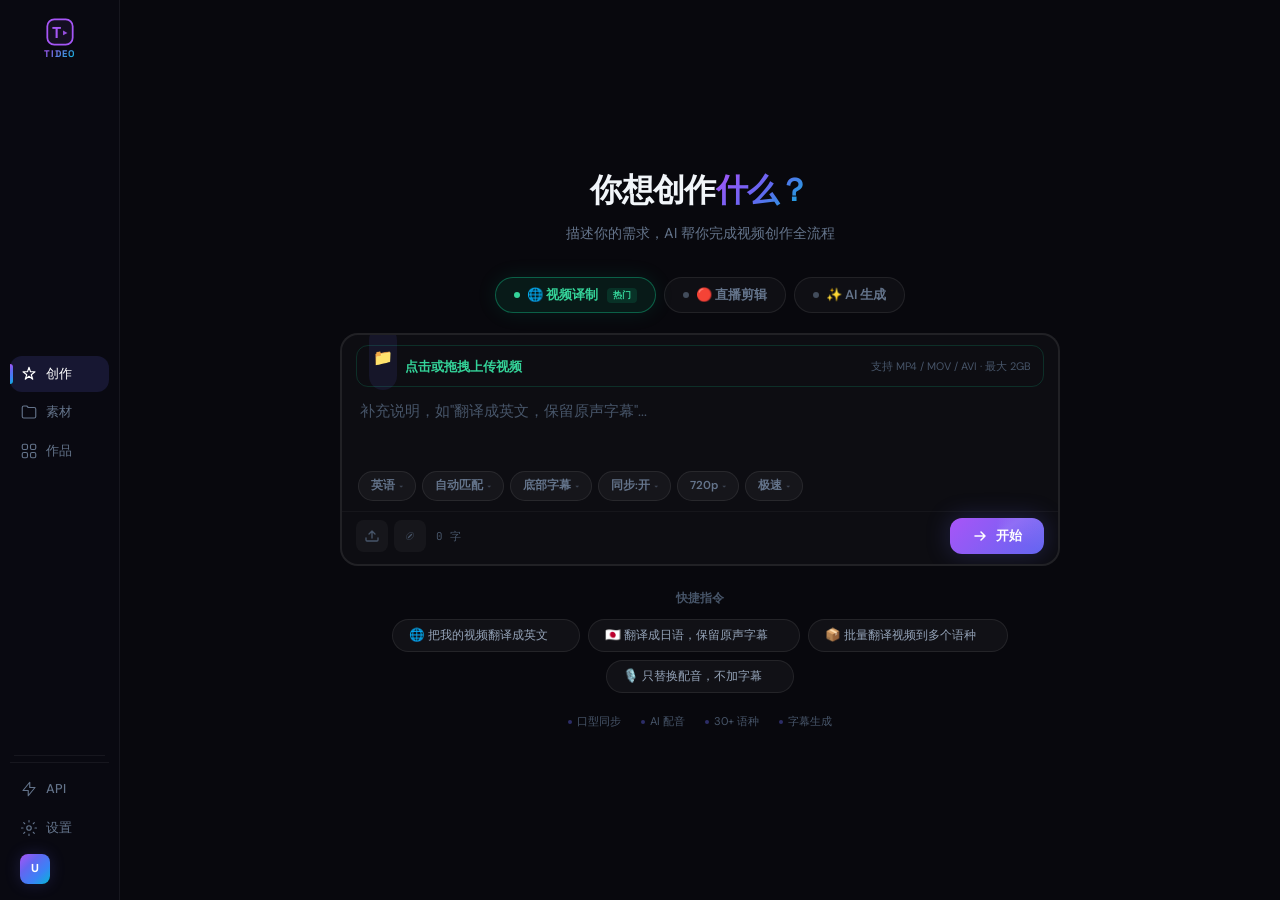
==== commit 03ba2ab6: "fix: 去掉上传区默认底色" ====
--- a/app/create.html
+++ b/app/create.html
@@ -175,7 +175,7 @@
         height: 42px;
         cursor: pointer;
         transition: all 0.25s;
-        background: rgba(16,185,129,0.03);
+        background: transparent;
         position: relative;
     }
     .action-upload-zone:hover {
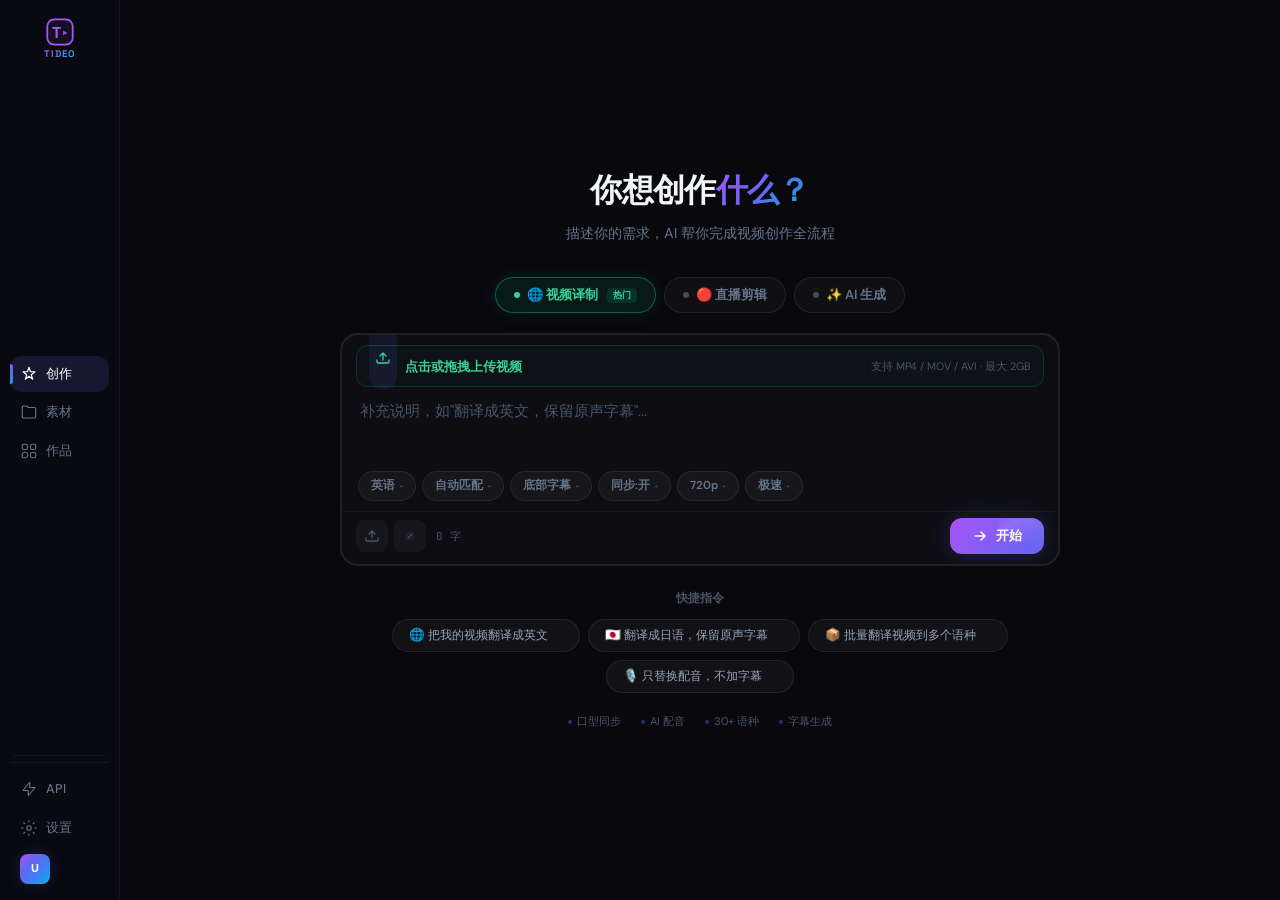
==== commit 87c0b1fd: "fix: 上传区 📁 emoji 换成 SVG 图标去掉灰底，恢复绿色底色" ====
--- a/app/create.html
+++ b/app/create.html
@@ -175,7 +175,7 @@
         height: 42px;
         cursor: pointer;
         transition: all 0.25s;
-        background: transparent;
+        background: rgba(16,185,129,0.03);
         position: relative;
     }
     .action-upload-zone:hover {
@@ -1106,7 +1106,7 @@
             actionSlot.innerHTML = 
                 '<div class="action-upload-zone" id="uploadZone">' +
                     '<input type="file" accept="video/*,.mp4,.mov,.avi,.mkv,.flv,.wmv" id="uploadZoneInput">' +
-                    '<span class="upload-zone-icon">📁</span>' +
+                    '<span class="upload-zone-icon"><svg width="16" height="16" viewBox="0 0 16 16" fill="none"><path d="M8 10V3M8 3L11 6M8 3L5 6" stroke="#34d399" stroke-width="1.3" stroke-linecap="round" stroke-linejoin="round"/><path d="M2 10V12C2 12.5523 2.44772 13 3 13H13C13.5523 13 14 12.5523 14 12V10" stroke="#34d399" stroke-width="1.3" stroke-linecap="round"/></svg></span>' +
                     '<span class="upload-zone-text">点击或拖拽上传视频</span>' +
                     '<span class="upload-zone-hint">支持 MP4 / MOV / AVI · 最大 2GB</span>' +
                 '</div>';
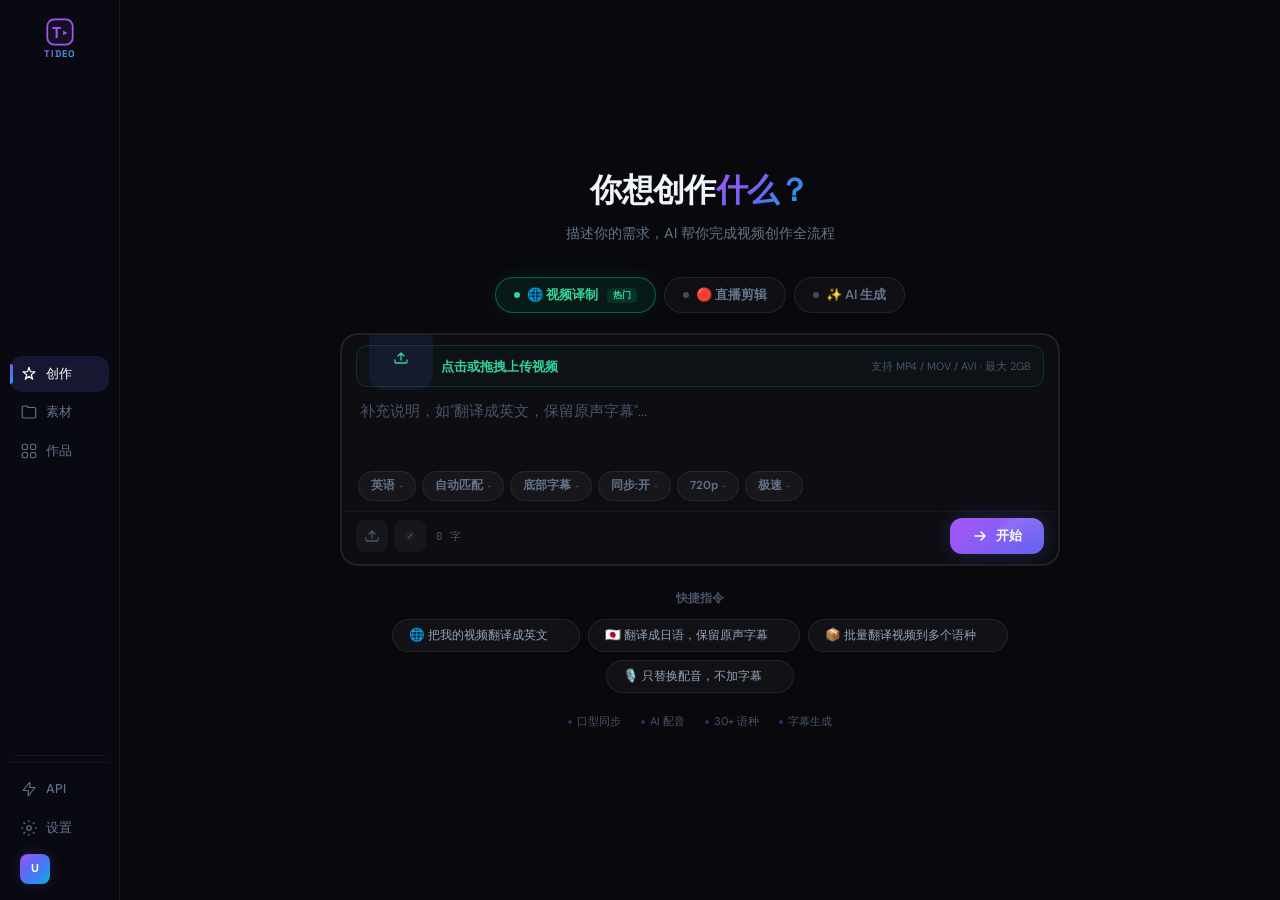
==== commit 132e30fc: "fix: 去掉 upload-zone-icon 的 width/font-size 消除灰色色块" ====
--- a/app/create.html
+++ b/app/create.html
@@ -191,11 +191,10 @@
         display: none;
     }
     .upload-zone-icon {
-        font-size: 1rem;
+        display: flex;
+        align-items: center;
+        justify-content: center;
         flex-shrink: 0;
-        width: 28px;
-        text-align: center;
-        line-height: 1;
     }
     .upload-zone-text {
         flex: 1;
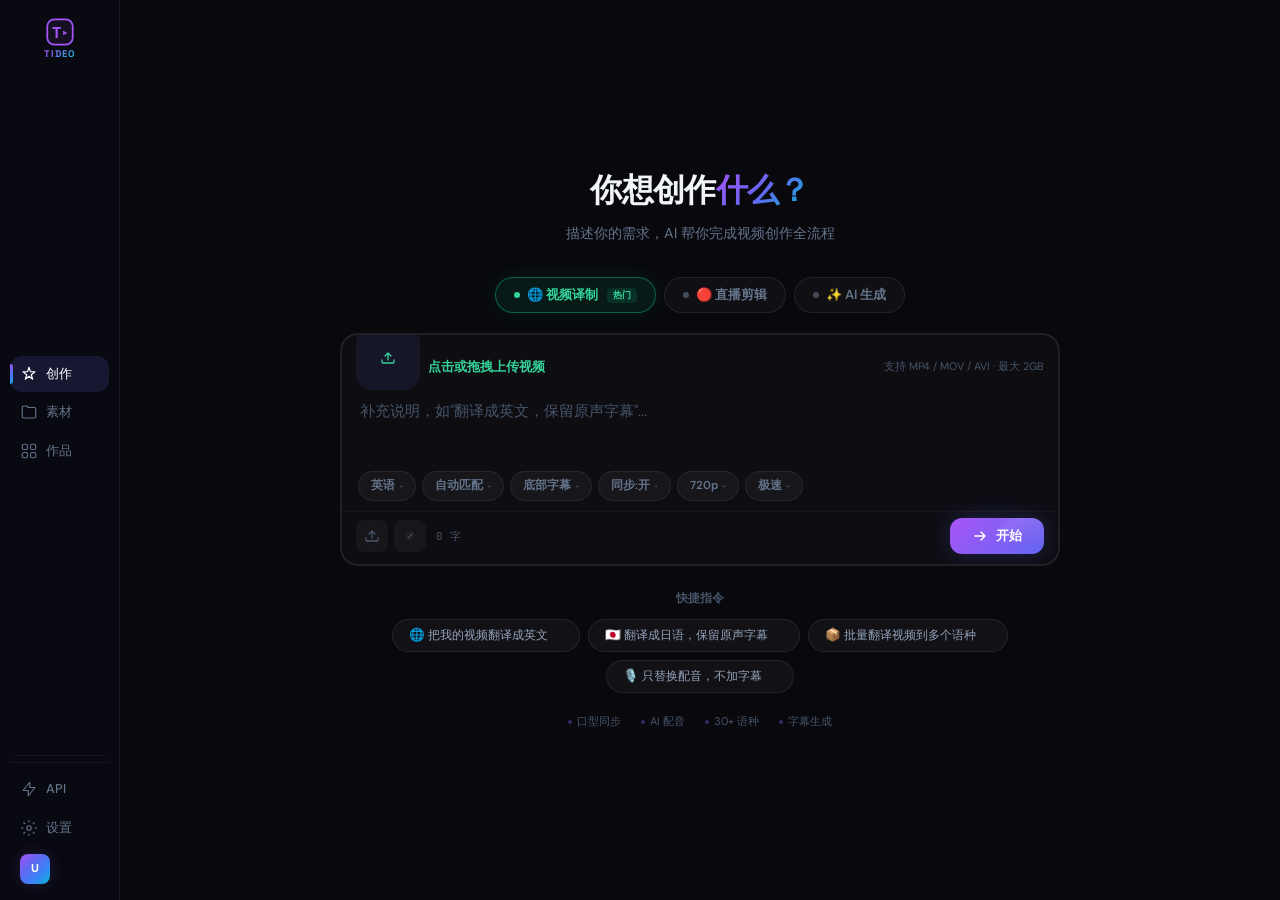
==== commit f3970d33: "fix: 三个 Action Slot 统一去掉边框和背景，file input 用 absolute 隐藏" ====
--- a/app/create.html
+++ b/app/create.html
@@ -164,31 +164,26 @@
     }
     .action-slot:empty { padding: 0; }
 
-    /* 视频译制 — 上传区（单行紧凑） */
+    /* 视频译制 — 上传区（单行紧凑，无边框） */
     .action-upload-zone {
         display: flex;
         align-items: center;
         gap: 8px;
-        border: 1px solid rgba(16,185,129,0.2);
-        border-radius: 12px;
-        padding: 0 12px;
+        padding: 0;
         height: 42px;
         cursor: pointer;
         transition: all 0.25s;
-        background: rgba(16,185,129,0.03);
-        position: relative;
-    }
-    .action-upload-zone:hover {
-        border-color: rgba(16,185,129,0.45);
-        background: rgba(16,185,129,0.06);
-    }
-    .action-upload-zone.dragover {
-        border-color: rgba(16,185,129,0.6);
-        background: rgba(16,185,129,0.1);
-        box-shadow: 0 0 24px rgba(16,185,129,0.08);
+    }
+    .action-upload-zone:hover .upload-zone-text {
+        color: #6ee7b7;
     }
     .action-upload-zone input[type="file"] {
-        display: none;
+        position: absolute;
+        width: 0;
+        height: 0;
+        overflow: hidden;
+        opacity: 0;
+        pointer-events: none;
     }
     .upload-zone-icon {
         display: flex;
@@ -260,21 +255,17 @@
         background: rgba(239,68,68,0.15);
     }
 
-    /* 直播剪辑 — 链接栏 */
+    /* 直播剪辑 — 链接栏（无边框） */
     .action-link-bar {
         display: flex;
         align-items: center;
         gap: 8px;
-        padding: 0 12px;
+        padding: 0;
         height: 42px;
-        border: 1px solid rgba(249,115,22,0.2);
-        border-radius: 12px;
-        background: rgba(249,115,22,0.03);
         transition: all 0.25s;
     }
-    .action-link-bar:focus-within {
-        border-color: rgba(249,115,22,0.4);
-        background: rgba(249,115,22,0.06);
+    .action-link-bar:focus-within .link-bar-input {
+        color: var(--text-primary);
     }
     .link-bar-icon {
         font-size: 1rem;
@@ -329,25 +320,28 @@
         flex-shrink: 0;
     }
 
-    /* AI 生成 — 参考图（单行紧凑） */
+    /* AI 生成 — 参考图（单行紧凑，无边框） */
     .action-ref-upload {
         display: flex;
         align-items: center;
         gap: 8px;
-        padding: 0 12px;
+        padding: 0;
         height: 42px;
-        border: 1px dashed rgba(168,85,247,0.25);
-        border-radius: 12px;
         cursor: pointer;
         transition: all 0.25s;
-        background: rgba(168,85,247,0.03);
         width: 100%;
     }
-    .action-ref-upload:hover {
-        border-color: rgba(168,85,247,0.45);
-        background: rgba(168,85,247,0.06);
-    }
-    .action-ref-upload input[type="file"] { display: none; }
+    .action-ref-upload:hover .ref-upload-text {
+        color: #d8b4fe;
+    }
+    .action-ref-upload input[type="file"] {
+        position: absolute;
+        width: 0;
+        height: 0;
+        overflow: hidden;
+        opacity: 0;
+        pointer-events: none;
+    }
     .ref-upload-icon {
         font-size: 1rem;
         flex-shrink: 0;
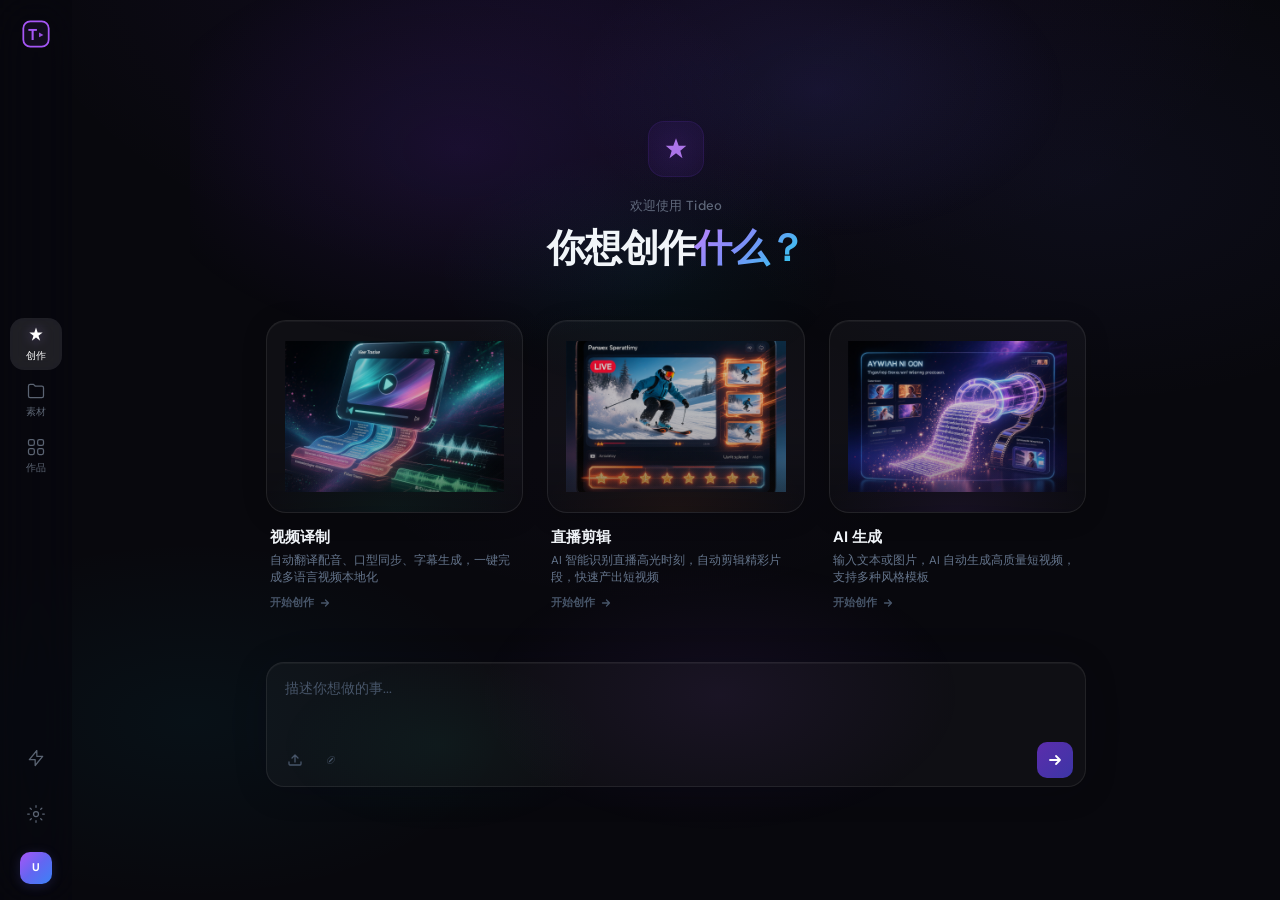
==== commit b0c680bf: "feat: 首页卡片改为真实插画图片、背景氛围光增强、智能素材引导、输入框直接跳转功能页" ====
--- a/app/create.html
+++ b/app/create.html
@@ -7,541 +7,579 @@
     <link rel="stylesheet" href="style.css">
     <link href="https://fonts.googleapis.com/css2?family=Space+Grotesk:wght@400;500;600;700&family=DM+Sans:wght@300;400;500;600;700&family=Inter:wght@300;400;500;600;700;800;900&family=JetBrains+Mono:wght@400;500&display=swap" rel="stylesheet">
     <style>
-    /* ===== create.html 首页 — AI 统一入口 ===== */
+    /* ===== create.html — 高级暗色风格主页 ===== */
+
     .create-home {
         display: flex;
         flex-direction: column;
         align-items: center;
         justify-content: center;
         min-height: 100vh;
-        padding: 40px 32px;
+        padding: 40px 32px 32px;
         overflow-y: auto;
-    }
-    .create-home::-webkit-scrollbar { width: 5px; }
-    .create-home::-webkit-scrollbar-thumb { background: rgba(255,255,255,0.08); border-radius: 3px; }
+        position: relative;
+    }
+    .create-home::-webkit-scrollbar { width: 4px; }
+    .create-home::-webkit-scrollbar-thumb { background: rgba(255,255,255,0.06); border-radius: 2px; }
+
+    /* === 背景氛围光球 === */
+    .create-home::before {
+        content: '';
+        position: fixed;
+        top: -10%;
+        left: 50%;
+        transform: translateX(-50%);
+        width: 900px;
+        height: 600px;
+        background:
+            radial-gradient(ellipse 60% 55% at 30% 40%, rgba(124, 58, 237, 0.12) 0%, transparent 60%),
+            radial-gradient(ellipse 50% 45% at 70% 30%, rgba(99, 102, 241, 0.10) 0%, transparent 55%),
+            radial-gradient(ellipse 45% 40% at 50% 60%, rgba(6, 182, 212, 0.06) 0%, transparent 50%);
+        pointer-events: none;
+        z-index: 0;
+        animation: ambientDrift 12s ease-in-out infinite alternate;
+    }
+    .create-home::after {
+        content: '';
+        position: fixed;
+        bottom: -5%;
+        left: 50%;
+        transform: translateX(-50%);
+        width: 800px;
+        height: 500px;
+        background:
+            radial-gradient(ellipse 55% 50% at 60% 50%, rgba(168, 85, 247, 0.07) 0%, transparent 55%),
+            radial-gradient(ellipse 40% 35% at 25% 60%, rgba(16, 185, 129, 0.05) 0%, transparent 50%);
+        pointer-events: none;
+        z-index: 0;
+        animation: ambientDrift2 15s ease-in-out infinite alternate;
+    }
+    @keyframes ambientDrift {
+        0%   { opacity: 0.6; transform: translateX(-50%) translateY(0) scale(1); }
+        100% { opacity: 1; transform: translateX(-48%) translateY(-15px) scale(1.06); }
+    }
+    @keyframes ambientDrift2 {
+        0%   { opacity: 0.5; transform: translateX(-50%) scale(1); }
+        100% { opacity: 0.85; transform: translateX(-52%) translateY(10px) scale(1.04); }
+    }
 
     .create-home-inner {
-        max-width: 720px;
+        max-width: 820px;
         width: 100%;
+        display: flex;
+        flex-direction: column;
+        align-items: center;
+        gap: 0;
+        position: relative;
+        z-index: 1;
+    }
+
+    /* ---- Hero 区域 ---- */
+    .hero-section {
         text-align: center;
-    }
-
-    /* ---- Hero 标题 ---- */
-    .create-hero {
-        margin-bottom: 32px;
-    }
-    .create-hero h1 {
-        font-size: 2rem;
+        margin-bottom: 48px;
+        position: relative;
+    }
+    .hero-icon {
+        display: flex;
+        align-items: center;
+        justify-content: center;
+        margin: 0 auto 18px;
+        width: 56px;
+        height: 56px;
+        border-radius: 16px;
+        background: rgba(124,58,237,0.08);
+        border: 1px solid rgba(124,58,237,0.12);
+        position: relative;
+    }
+    .hero-icon::after {
+        content: '';
+        position: absolute;
+        inset: -8px;
+        border-radius: 22px;
+        background: radial-gradient(circle, rgba(124,58,237,0.08) 0%, transparent 70%);
+        animation: heroGlow 3s ease-in-out infinite alternate;
+    }
+    @keyframes heroGlow {
+        0% { opacity: 0.4; transform: scale(1); }
+        100% { opacity: 0.8; transform: scale(1.15); }
+    }
+    .hero-subtitle {
+        font-size: 0.82rem;
+        color: rgba(148, 163, 184, 0.6);
+        margin-bottom: 8px;
+        font-weight: 500;
+        letter-spacing: 0.02em;
+    }
+    .hero-title {
+        font-size: 2.4rem;
         font-weight: 800;
-        line-height: 1.35;
-        margin: 0 0 10px;
-        letter-spacing: -0.02em;
-    }
-    .create-hero h1 .gradient-text {
-        background: linear-gradient(135deg, #a855f7, #6366f1, #06b6d4);
+        color: var(--text-primary);
+        line-height: 1.25;
+        letter-spacing: -0.03em;
+    }
+    .hero-title .gradient-word {
+        background: linear-gradient(135deg, #c084fc 0%, #818cf8 40%, #22d3ee 100%);
         -webkit-background-clip: text;
         -webkit-text-fill-color: transparent;
         background-clip: text;
     }
-    .create-hero p {
-        font-size: 0.9rem;
+
+    /* ---- 三张大卡片 ---- */
+    .skill-cards {
+        display: grid;
+        grid-template-columns: repeat(3, 1fr);
+        gap: 24px;
+        width: 100%;
+        margin-bottom: 48px;
+    }
+    .skill-card-wrap {
+        display: flex;
+        flex-direction: column;
+        gap: 14px;
+        cursor: pointer;
+    }
+    .skill-card {
+        position: relative;
+        border-radius: 20px;
+        overflow: hidden;
+        aspect-ratio: 4 / 3;
+        transition: all 0.4s cubic-bezier(.4,0,.2,1);
+        border: 1px solid rgba(255,255,255,0.08);
+        background: rgba(255,255,255,0.03);
+        box-shadow: 0 4px 24px rgba(0,0,0,0.2), inset 0 1px 0 rgba(255,255,255,0.04);
+    }
+    /* 卡片图片 */
+    .skill-card-img {
+        width: 100%;
+        height: 100%;
+        object-fit: cover;
+        display: block;
+        transition: transform 0.5s cubic-bezier(.4,0,.2,1), filter 0.5s;
+        filter: brightness(0.85) saturate(1.1);
+    }
+    .skill-card-wrap:hover .skill-card-img {
+        transform: scale(1.06);
+        filter: brightness(1) saturate(1.2);
+    }
+    /* 图片上方的渐变遮罩（底部微弱） */
+    .skill-card-overlay {
+        position: absolute;
+        inset: 0;
+        background: linear-gradient(to top, rgba(8,8,14,0.5) 0%, rgba(8,8,14,0.1) 30%, transparent 60%);
+        pointer-events: none;
+        z-index: 1;
+    }
+    /* 每张卡片的底部氛围光 — 默认微弱可见 */
+    .skill-card::before {
+        content: '';
+        position: absolute;
+        inset: 0;
+        opacity: 0.5;
+        transition: opacity 0.5s;
+        pointer-events: none;
+        z-index: 2;
+    }
+    .skill-card-wrap:hover .skill-card::before { opacity: 1; }
+    .skill-card--translate::before {
+        background: radial-gradient(ellipse 80% 60% at 50% 100%, rgba(16,185,129,0.12) 0%, transparent 65%);
+    }
+    .skill-card--livestream::before {
+        background: radial-gradient(ellipse 80% 60% at 50% 100%, rgba(249,115,22,0.12) 0%, transparent 65%);
+    }
+    .skill-card--generate::before {
+        background: radial-gradient(ellipse 80% 60% at 50% 100%, rgba(168,85,247,0.14) 0%, transparent 65%);
+    }
+    /* 每张卡片的顶部柔光 — 默认微弱可见 */
+    .skill-card::after {
+        content: '';
+        position: absolute;
+        top: -1px;
+        left: 15%;
+        right: 15%;
+        height: 1px;
+        opacity: 0.4;
+        transition: opacity 0.4s;
+        pointer-events: none;
+        z-index: 3;
+    }
+    .skill-card-wrap:hover .skill-card::after { opacity: 1; }
+    .skill-card--translate::after {
+        background: linear-gradient(90deg, transparent, rgba(16,185,129,0.6), transparent);
+    }
+    .skill-card--livestream::after {
+        background: linear-gradient(90deg, transparent, rgba(249,115,22,0.6), transparent);
+    }
+    .skill-card--generate::after {
+        background: linear-gradient(90deg, transparent, rgba(168,85,247,0.6), transparent);
+    }
+
+    .skill-card-wrap:hover .skill-card {
+        transform: translateY(-4px);
+        border-color: rgba(255,255,255,0.12);
+        box-shadow: 0 20px 60px rgba(0,0,0,0.35);
+    }
+    .skill-card-wrap:hover .skill-card--translate {
+        border-color: rgba(16,185,129,0.25);
+        box-shadow: 0 20px 60px rgba(16,185,129,0.1), 0 0 80px rgba(16,185,129,0.05);
+    }
+    .skill-card-wrap:hover .skill-card--livestream {
+        border-color: rgba(249,115,22,0.25);
+        box-shadow: 0 20px 60px rgba(249,115,22,0.1), 0 0 80px rgba(249,115,22,0.05);
+    }
+    .skill-card-wrap:hover .skill-card--generate {
+        border-color: rgba(168,85,247,0.25);
+        box-shadow: 0 20px 60px rgba(168,85,247,0.12), 0 0 80px rgba(168,85,247,0.06);
+    }
+
+    /* 卡片外部文字信息 */
+    .skill-card-info {
+        padding: 0 4px;
+    }
+    .skill-card-label {
+        font-size: 0.95rem;
+        font-weight: 700;
+        color: var(--text-primary);
+        line-height: 1.35;
+    }
+    .skill-card-desc {
+        font-size: 0.72rem;
         color: var(--text-muted);
-        margin: 0;
-    }
-
-    /* ---- Skill 选择器胶囊 ---- */
-    .skill-selector {
-        display: flex;
-        justify-content: center;
-        gap: 8px;
-        margin-bottom: 20px;
-        flex-wrap: wrap;
-    }
-    .skill-pill {
+        margin-top: 4px;
+        line-height: 1.5;
+    }
+    .skill-card-action {
         display: inline-flex;
         align-items: center;
+        gap: 5px;
+        font-size: 0.7rem;
+        font-weight: 600;
+        color: var(--text-faint);
+        margin-top: 8px;
+        transition: all 0.3s;
+    }
+    .skill-card-action svg {
+        transition: transform 0.3s;
+    }
+    .skill-card-wrap:hover .skill-card-action {
         gap: 7px;
-        padding: 8px 18px;
-        font-size: 0.82rem;
-        font-weight: 600;
-        color: var(--text-muted);
-        background: rgba(255,255,255,0.03);
-        border: 1px solid rgba(255,255,255,0.08);
-        border-radius: 100px;
-        cursor: pointer;
-        transition: all 0.25s ease;
-        font-family: inherit;
+    }
+    .skill-card-wrap:hover .skill-card-action svg {
+        transform: translateX(2px);
+    }
+    .skill-card-wrap--translate:hover .skill-card-action {
+        color: #34d399;
+    }
+    .skill-card-wrap--livestream:hover .skill-card-action {
+        color: #fb923c;
+    }
+    .skill-card-wrap--generate:hover .skill-card-action {
+        color: #c084fc;
+    }
+
+    /* ---- 输入区域（底部固定感） ---- */
+    .input-section {
+        width: 100%;
         position: relative;
-        white-space: nowrap;
-    }
-    .skill-pill:hover {
-        color: var(--text-primary);
-        border-color: rgba(255,255,255,0.18);
-        background: rgba(255,255,255,0.05);
-        transform: translateY(-1px);
-    }
-    .skill-pill.active {
-        color: #fff;
-        border-color: rgba(99,102,241,0.5);
-        background: rgba(99,102,241,0.12);
-        box-shadow: 0 0 20px rgba(99,102,241,0.15);
-    }
-    .skill-pill--translate.active {
-        color: #34d399;
-        border-color: rgba(16,185,129,0.45);
-        background: rgba(16,185,129,0.1);
-        box-shadow: 0 0 20px rgba(16,185,129,0.12);
-    }
-    .skill-pill--livestream.active {
-        color: #fb923c;
-        border-color: rgba(249,115,22,0.45);
-        background: rgba(249,115,22,0.1);
-        box-shadow: 0 0 20px rgba(249,115,22,0.12);
-    }
-    .skill-pill--generate.active {
-        color: #c084fc;
-        border-color: rgba(168,85,247,0.45);
-        background: rgba(168,85,247,0.1);
-        box-shadow: 0 0 20px rgba(168,85,247,0.12);
-    }
-    .skill-pill .skill-dot {
-        width: 6px;
-        height: 6px;
-        border-radius: 50%;
-        background: currentColor;
-        opacity: 0.6;
-    }
-    .skill-pill.active .skill-dot {
-        opacity: 1;
-        animation: skillDotPulse 2s ease-in-out infinite;
-    }
-    @keyframes skillDotPulse {
-        0%, 100% { box-shadow: 0 0 0 0 currentColor; }
-        50% { box-shadow: 0 0 0 4px transparent; }
-    }
-    .skill-pill .skill-badge {
-        font-size: 0.58rem;
-        font-weight: 700;
-        padding: 1px 6px;
-        border-radius: 4px;
-        background: rgba(16,185,129,0.15);
-        color: #34d399;
-        margin-left: 2px;
-    }
-
-    /* ---- 统一输入框 ---- */
-    .create-input-wrap {
-        margin-bottom: 24px;
-    }
-    .create-input-box {
-        background: rgba(255,255,255,0.025);
-        border: 2px solid rgba(255,255,255,0.08);
-        border-radius: 18px;
-        transition: all 0.3s;
-        overflow: hidden;
-    }
-    .create-input-box:focus-within {
-        border-color: rgba(99,102,241,0.35);
-        box-shadow: 0 0 0 4px rgba(99,102,241,0.06), 0 0 40px rgba(99,102,241,0.05);
-    }
-    .create-input-box.skill-translate:focus-within {
-        border-color: rgba(16,185,129,0.35);
-        box-shadow: 0 0 0 4px rgba(16,185,129,0.06), 0 0 40px rgba(16,185,129,0.05);
-    }
-    .create-input-box.skill-livestream:focus-within {
-        border-color: rgba(249,115,22,0.35);
-        box-shadow: 0 0 0 4px rgba(249,115,22,0.06), 0 0 40px rgba(249,115,22,0.05);
-    }
-    .create-input-box.skill-generate:focus-within {
-        border-color: rgba(168,85,247,0.35);
-        box-shadow: 0 0 0 4px rgba(168,85,247,0.06), 0 0 40px rgba(168,85,247,0.05);
-    }
-
-    /* ---- Action Slot ---- */
-    .action-slot {
-        padding: 10px 14px 0;
-        transition: all 0.35s cubic-bezier(.4,0,.2,1);
-    }
-    .action-slot:empty { padding: 0; }
-
-    /* 视频译制 — 上传区（单行紧凑，无边框） */
-    .action-upload-zone {
+    }
+
+    /* Skill 浮出标签（输入框上方） */
+    .skill-float {
         display: flex;
         align-items: center;
+        justify-content: flex-end;
         gap: 8px;
-        padding: 0;
-        height: 42px;
+        margin-bottom: 8px;
+        min-height: 28px;
+        transition: all 0.3s;
+    }
+    .skill-float:empty { min-height: 0; margin-bottom: 0; }
+
+    .skill-float-tag {
+        display: inline-flex;
+        align-items: center;
+        gap: 5px;
+        padding: 4px 12px;
+        font-size: 0.72rem;
+        font-weight: 600;
+        border-radius: 100px;
+        animation: skillFloatIn 0.3s cubic-bezier(.4,0,.2,1);
         cursor: pointer;
-        transition: all 0.25s;
-    }
-    .action-upload-zone:hover .upload-zone-text {
-        color: #6ee7b7;
-    }
-    .action-upload-zone input[type="file"] {
+        transition: all 0.2s;
+        white-space: nowrap;
+    }
+    .skill-float-tag:hover {
+        transform: translateY(-1px);
+    }
+    @keyframes skillFloatIn {
+        0% { opacity: 0; transform: translateY(6px) scale(0.9); }
+        100% { opacity: 1; transform: translateY(0) scale(1); }
+    }
+
+    .skill-float-tag--translate {
+        background: rgba(16,185,129,0.12);
+        color: #34d399;
+        border: 1px solid rgba(16,185,129,0.25);
+    }
+    .skill-float-tag--livestream {
+        background: rgba(249,115,22,0.12);
+        color: #fb923c;
+        border: 1px solid rgba(249,115,22,0.25);
+    }
+    .skill-float-tag--generate {
+        background: rgba(168,85,247,0.12);
+        color: #c084fc;
+        border: 1px solid rgba(168,85,247,0.25);
+    }
+    .skill-float-icon {
+        font-size: 0.75rem;
+    }
+    .skill-float-arrow {
+        font-size: 0.55rem;
+        opacity: 0.5;
+        margin-left: 2px;
+    }
+
+    /* 输入框容器 */
+    .input-box {
+        background: rgba(255,255,255,0.03);
+        border: 1.5px solid rgba(255,255,255,0.08);
+        border-radius: 18px;
+        transition: all 0.35s;
+        overflow: hidden;
+        position: relative;
+        box-shadow: 0 4px 32px rgba(0,0,0,0.2), 0 0 60px rgba(99,102,241,0.03), inset 0 1px 0 rgba(255,255,255,0.04);
+    }
+    .input-box::before {
+        content: '';
         position: absolute;
-        width: 0;
-        height: 0;
+        top: -1px;
+        left: 15%;
+        right: 15%;
+        height: 1px;
+        background: linear-gradient(90deg, transparent, rgba(99,102,241,0.3), transparent);
+        opacity: 0;
+        transition: opacity 0.4s;
+        pointer-events: none;
+        z-index: 2;
+    }
+    .input-box:focus-within::before { opacity: 1; }
+    .input-box:focus-within {
+        border-color: rgba(99,102,241,0.25);
+        box-shadow: 0 0 0 4px rgba(99,102,241,0.04), 0 8px 40px rgba(99,102,241,0.06);
+        background: rgba(255,255,255,0.035);
+    }
+
+    /* 附件标签 */
+    .attach-bar {
+        padding: 10px 16px 0;
+    }
+    .attach-bar:empty { display: none; }
+    .attach-tag {
+        display: inline-flex;
+        align-items: center;
+        gap: 6px;
+        padding: 5px 10px;
+        background: rgba(255,255,255,0.04);
+        border: 1px solid rgba(255,255,255,0.08);
+        border-radius: 8px;
+        font-size: 0.75rem;
+        color: var(--text-secondary);
+        max-width: 100%;
+    }
+    .attach-tag-icon { flex-shrink: 0; font-size: 0.8rem; }
+    .attach-tag-name {
+        font-weight: 500;
+        white-space: nowrap;
         overflow: hidden;
-        opacity: 0;
-        pointer-events: none;
-    }
-    .upload-zone-icon {
+        text-overflow: ellipsis;
+        max-width: 220px;
+    }
+    .attach-tag-meta {
+        font-size: 0.62rem;
+        color: var(--text-faint);
+        font-family: 'JetBrains Mono', monospace;
+        flex-shrink: 0;
+    }
+    .attach-tag-remove {
         display: flex;
         align-items: center;
         justify-content: center;
-        flex-shrink: 0;
-    }
-    .upload-zone-text {
-        flex: 1;
-        font-size: 0.82rem;
-        font-weight: 600;
-        color: #34d399;
-        text-align: left;
-    }
-    .upload-zone-hint {
-        font-size: 0.68rem;
+        width: 18px; height: 18px;
+        border-radius: 4px;
+        border: none;
+        background: none;
         color: var(--text-faint);
-        flex-shrink: 0;
-    }
-    /* 上传后文件预览 */
-    .upload-file-preview {
-        display: flex;
-        align-items: center;
-        gap: 8px;
-        padding: 8px 12px;
-        background: rgba(16,185,129,0.06);
-        border: 1px solid rgba(16,185,129,0.2);
-        border-radius: 12px;
-    }
-    .upload-file-icon {
-        width: 28px; height: 28px;
-        border-radius: 6px;
-        background: rgba(16,185,129,0.12);
-        display: flex;
-        align-items: center;
-        justify-content: center;
-        font-size: 0.85rem;
-        flex-shrink: 0;
-    }
-    .upload-file-info { flex: 1; min-width: 0; text-align: left; }
-    .upload-file-name {
-        font-size: 0.78rem;
-        font-weight: 600;
-        color: var(--text-primary);
-        white-space: nowrap;
-        overflow: hidden;
-        text-overflow: ellipsis;
-    }
-    .upload-file-size {
-        font-size: 0.65rem;
-        color: var(--text-faint);
-        font-family: 'JetBrains Mono', monospace;
-    }
-    .upload-file-remove {
-        width: 28px; height: 28px;
-        border-radius: 6px;
-        border: none;
-        background: rgba(239,68,68,0.08);
-        color: #ef4444;
         cursor: pointer;
-        display: flex;
-        align-items: center;
-        justify-content: center;
-        transition: all 0.2s;
+        transition: all 0.15s;
         flex-shrink: 0;
         font-family: inherit;
     }
-    .upload-file-remove:hover {
-        background: rgba(239,68,68,0.15);
-    }
-
-    /* 直播剪辑 — 链接栏（无边框） */
-    .action-link-bar {
-        display: flex;
-        align-items: center;
-        gap: 8px;
-        padding: 0;
-        height: 42px;
-        transition: all 0.25s;
-    }
-    .action-link-bar:focus-within .link-bar-input {
-        color: var(--text-primary);
-    }
-    .link-bar-icon {
-        font-size: 1rem;
+    .attach-tag-remove:hover {
+        color: #ef4444;
+        background: rgba(239,68,68,0.1);
+    }
+    .attach-tag-thumb {
+        width: 22px; height: 22px;
+        border-radius: 4px;
+        object-fit: cover;
         flex-shrink: 0;
-        width: 28px;
-        text-align: center;
-        line-height: 1;
-    }
-    .link-bar-input {
-        flex: 1;
-        border: none;
-        background: none;
-        color: var(--text-primary);
-        font-size: 0.82rem;
-        font-family: 'JetBrains Mono', monospace;
-        outline: none;
-        min-width: 0;
-    }
-    .link-bar-input::placeholder {
-        color: var(--text-faint);
-        font-family: inherit;
-    }
-    .link-bar-paste-btn {
-        display: inline-flex;
-        align-items: center;
-        gap: 5px;
-        padding: 6px 14px;
-        font-size: 0.72rem;
-        font-weight: 600;
+    }
+    .attach-tag--link { border-color: rgba(249,115,22,0.2); }
+    .attach-tag--link .attach-tag-name { color: #fb923c; font-family: 'JetBrains Mono', monospace; font-size: 0.7rem; }
+    .attach-platform {
+        font-size: 0.58rem;
+        font-weight: 700;
+        padding: 1px 5px;
+        border-radius: 3px;
+        background: rgba(249,115,22,0.1);
         color: #fb923c;
-        background: rgba(249,115,22,0.1);
-        border: 1px solid rgba(249,115,22,0.25);
-        border-radius: 8px;
-        cursor: pointer;
-        transition: all 0.2s;
-        font-family: inherit;
-        white-space: nowrap;
         flex-shrink: 0;
     }
-    .link-bar-paste-btn:hover {
-        background: rgba(249,115,22,0.18);
-        border-color: rgba(249,115,22,0.4);
-    }
-    .link-platform-tag {
-        font-size: 0.62rem;
-        font-weight: 700;
-        padding: 2px 7px;
-        border-radius: 4px;
-        background: rgba(249,115,22,0.12);
-        color: #fb923c;
-        white-space: nowrap;
-        flex-shrink: 0;
-    }
-
-    /* AI 生成 — 参考图（单行紧凑，无边框） */
-    .action-ref-upload {
-        display: flex;
-        align-items: center;
-        gap: 8px;
-        padding: 0;
-        height: 42px;
-        cursor: pointer;
-        transition: all 0.25s;
+
+    /* Textarea */
+    .input-textarea {
         width: 100%;
-    }
-    .action-ref-upload:hover .ref-upload-text {
-        color: #d8b4fe;
-    }
-    .action-ref-upload input[type="file"] {
-        position: absolute;
-        width: 0;
-        height: 0;
-        overflow: hidden;
-        opacity: 0;
-        pointer-events: none;
-    }
-    .ref-upload-icon {
-        font-size: 1rem;
-        flex-shrink: 0;
-        width: 28px;
-        text-align: center;
-        line-height: 1;
-    }
-    .ref-upload-text {
-        flex: 1;
-        font-size: 0.82rem;
-        font-weight: 500;
-        color: #c084fc;
-        text-align: left;
-    }
-    .ref-upload-hint {
-        font-size: 0.68rem;
-        color: var(--text-faint);
-        flex-shrink: 0;
-    }
-    /* 参考图预览 */
-    .ref-preview {
-        display: flex;
-        align-items: center;
-        gap: 8px;
-        padding: 8px 12px;
-        background: rgba(168,85,247,0.06);
-        border: 1px solid rgba(168,85,247,0.2);
-        border-radius: 12px;
-        width: 100%;
-    }
-    .ref-preview-thumb {
-        width: 28px; height: 28px;
-        border-radius: 6px;
-        object-fit: cover;
-    }
-    .ref-preview-name {
-        font-size: 0.75rem;
-        color: var(--text-secondary);
-        max-width: 140px;
-        white-space: nowrap;
-        overflow: hidden;
-        text-overflow: ellipsis;
-    }
-    .ref-preview-remove {
-        width: 24px; height: 24px;
-        border-radius: 5px;
-        border: none;
-        background: rgba(239,68,68,0.08);
-        color: #ef4444;
-        cursor: pointer;
-        display: flex;
-        align-items: center;
-        justify-content: center;
-        transition: all 0.2s;
-        font-family: inherit;
-    }
-    .ref-preview-remove:hover { background: rgba(239,68,68,0.15); }
-
-    /* ---- Textarea ---- */
-    .create-input-textarea {
-        width: 100%;
-        min-height: 72px;
-        max-height: 160px;
-        padding: 12px 18px 6px;
+        min-height: 48px;
+        max-height: 120px;
+        padding: 14px 18px 6px;
         background: transparent;
         border: none;
         color: var(--text-primary);
-        font-size: 0.92rem;
+        font-size: 0.9rem;
         font-family: inherit;
         outline: none;
         resize: none;
-        line-height: 1.7;
-    }
-    .create-input-textarea::placeholder { color: var(--text-faint); }
-
-    /* ---- Config Capsules 配置胶囊 ---- */
-    .config-capsules {
+        line-height: 1.65;
+    }
+    .input-textarea::placeholder { color: var(--text-faint); }
+
+    /* ---- 配置胶囊（Skill 识别后展示在 textarea 下方） ---- */
+    .config-bar {
         display: flex;
         flex-wrap: wrap;
         gap: 6px;
-        padding: 4px 16px 10px;
-        transition: all 0.3s;
-    }
-    .config-capsule {
+        padding: 0 16px 8px;
+        animation: configSlideIn 0.35s cubic-bezier(.4,0,.2,1);
+    }
+    .config-bar:empty { display: none; }
+    @keyframes configSlideIn {
+        0% { opacity: 0; transform: translateY(-6px); }
+        100% { opacity: 1; transform: translateY(0); }
+    }
+    .cfg-capsule {
         position: relative;
         display: inline-flex;
         align-items: center;
-        gap: 4px;
-        padding: 5px 12px;
-        font-size: 0.72rem;
+        gap: 3px;
+        padding: 4px 10px;
+        font-size: 0.68rem;
         font-weight: 500;
         color: var(--text-muted);
         background: rgba(255,255,255,0.04);
-        border: 1px solid rgba(255,255,255,0.08);
+        border: 1px solid rgba(255,255,255,0.07);
         border-radius: 100px;
         cursor: pointer;
         transition: all 0.2s;
         font-family: inherit;
         user-select: none;
     }
-    .config-capsule:hover {
+    .cfg-capsule:hover {
         color: var(--text-primary);
-        border-color: rgba(255,255,255,0.18);
+        border-color: rgba(255,255,255,0.16);
         background: rgba(255,255,255,0.06);
     }
-    .config-capsule.modified {
-        border-color: rgba(99,102,241,0.35);
+    .cfg-capsule.modified {
+        border-color: rgba(99,102,241,0.3);
         color: var(--text-primary);
         background: rgba(99,102,241,0.06);
     }
-    .skill-translate .config-capsule.modified {
-        border-color: rgba(16,185,129,0.35);
+    /* Skill 主色高亮 */
+    .cfg-capsule.modified[data-theme="translate"] {
+        border-color: rgba(16,185,129,0.3);
         background: rgba(16,185,129,0.06);
         color: #34d399;
     }
-    .skill-livestream .config-capsule.modified {
-        border-color: rgba(249,115,22,0.35);
+    .cfg-capsule.modified[data-theme="livestream"] {
+        border-color: rgba(249,115,22,0.3);
         background: rgba(249,115,22,0.06);
         color: #fb923c;
     }
-    .skill-generate .config-capsule.modified {
-        border-color: rgba(168,85,247,0.35);
+    .cfg-capsule.modified[data-theme="generate"] {
+        border-color: rgba(168,85,247,0.3);
         background: rgba(168,85,247,0.06);
         color: #c084fc;
     }
-    .capsule-value {
-        font-weight: 600;
-    }
-    .capsule-arrow {
-        font-size: 0.55rem;
-        opacity: 0.5;
+    .cfg-value { font-weight: 600; }
+    .cfg-arrow {
+        font-size: 0.5rem;
+        opacity: 0.45;
         transition: transform 0.2s;
     }
-    .config-capsule.open .capsule-arrow {
-        transform: rotate(180deg);
-    }
-
-    /* Capsule Dropdown */
-    .capsule-dropdown {
+    .cfg-capsule.open .cfg-arrow { transform: rotate(180deg); }
+
+    /* Capsule dropdown */
+    .cfg-dropdown {
         position: absolute;
-        top: calc(100% + 6px);
+        top: calc(100% + 5px);
         left: 50%;
         transform: translateX(-50%);
-        min-width: 120px;
+        min-width: 100px;
         background: rgba(15,15,26,0.96);
         backdrop-filter: blur(20px);
         -webkit-backdrop-filter: blur(20px);
         border: 1px solid rgba(255,255,255,0.1);
         border-radius: 10px;
         padding: 4px;
-        box-shadow: 0 8px 32px rgba(0,0,0,0.4);
+        box-shadow: 0 8px 28px rgba(0,0,0,0.4);
         z-index: 100;
         opacity: 0;
         visibility: hidden;
         transition: all 0.2s cubic-bezier(.4,0,.2,1);
     }
-    .capsule-dropdown.show {
+    .cfg-dropdown.show {
         opacity: 1;
         visibility: visible;
         transform: translateX(-50%) translateY(0);
     }
-    .capsule-dropdown-item {
+    .cfg-drop-item {
         display: block;
         width: 100%;
-        padding: 7px 12px;
-        font-size: 0.72rem;
+        padding: 6px 10px;
+        font-size: 0.68rem;
         font-weight: 500;
         color: var(--text-muted);
         background: none;
         border: none;
-        border-radius: 7px;
+        border-radius: 6px;
         cursor: pointer;
-        transition: all 0.15s;
+        transition: all 0.12s;
         text-align: left;
         white-space: nowrap;
         font-family: inherit;
     }
-    .capsule-dropdown-item:hover {
+    .cfg-drop-item:hover {
         color: var(--text-primary);
         background: rgba(255,255,255,0.06);
     }
-    .capsule-dropdown-item.selected {
+    .cfg-drop-item.selected {
         color: #a78bfa;
         background: rgba(99,102,241,0.08);
     }
 
-    /* Toolbar 底栏 */
-    .create-input-toolbar {
+    /* 底栏 */
+    .input-toolbar {
         display: flex;
         align-items: center;
         justify-content: space-between;
-        padding: 6px 14px 10px;
-        border-top: 1px solid rgba(255,255,255,0.04);
-    }
-    .create-input-left {
+        padding: 4px 12px 8px;
+    }
+    .input-left {
         display: flex;
         align-items: center;
-        gap: 6px;
-    }
-    .create-input-icon-btn {
+        gap: 4px;
+    }
+    .input-icon-btn {
         display: flex;
         align-items: center;
         justify-content: center;
@@ -549,136 +587,163 @@
         height: 32px;
         border-radius: 8px;
         border: none;
-        background: rgba(255,255,255,0.04);
+        background: transparent;
         color: var(--text-faint);
         cursor: pointer;
         transition: all 0.2s;
         font-family: inherit;
     }
-    .create-input-icon-btn:hover {
+    .input-icon-btn:hover {
         color: var(--text-secondary);
-        background: rgba(255,255,255,0.08);
-    }
-    .create-char-count {
-        font-size: 0.68rem;
-        color: var(--text-faint);
-        font-family: 'JetBrains Mono', monospace;
-        margin-left: 4px;
-    }
-    .create-submit-btn {
-        display: inline-flex;
+        background: rgba(255,255,255,0.06);
+    }
+    .input-submit-btn {
+        display: flex;
+        align-items: center;
+        justify-content: center;
+        width: 36px;
+        height: 36px;
+        border-radius: 10px;
+        border: none;
+        background: linear-gradient(135deg, rgba(124,58,237,0.7), rgba(79,70,229,0.7));
+        color: #fff;
+        cursor: pointer;
+        font-family: inherit;
+        transition: all 0.3s cubic-bezier(.4,0,.2,1);
+        position: relative;
+        overflow: hidden;
+    }
+    .input-submit-btn:hover {
+        background: linear-gradient(135deg, rgba(124,58,237,0.9), rgba(79,70,229,0.9));
+        transform: translateY(-1px);
+        box-shadow: 0 4px 20px rgba(124,58,237,0.3);
+    }
+    .input-submit-btn:disabled {
+        opacity: 0.3;
+        cursor: not-allowed;
+        transform: none !important;
+    }
+
+    /* ---- 响应式 ---- */
+    @media (max-width: 720px) {
+        .create-home { padding: 24px 16px 20px; }
+        .hero-title { font-size: 1.6rem; }
+        .skill-cards { gap: 16px; }
+        .skill-card { aspect-ratio: 3 / 2.5; }
+        .input-section { max-width: 100%; }
+    }
+    @media (max-width: 520px) {
+        .skill-cards {
+            grid-template-columns: 1fr;
+            gap: 20px;
+        }
+        .skill-card {
+            aspect-ratio: 16 / 9;
+        }
+    }
+
+    /* ===== 用户下拉菜单 ===== */
+    .icon-nav-avatar { position: relative; }
+
+    /* ===== 素材引导提示 ===== */
+    .nudge-toast {
+        position: absolute;
+        bottom: calc(100% + 10px);
+        left: 50%;
+        transform: translateX(-50%) translateY(8px);
+        padding: 10px 18px;
+        border-radius: 14px;
+        font-size: 0.78rem;
+        font-weight: 500;
+        color: #fff;
+        white-space: nowrap;
+        pointer-events: none;
+        opacity: 0;
+        transition: all 0.35s cubic-bezier(.4,0,.2,1);
+        z-index: 50;
+        display: flex;
         align-items: center;
         gap: 8px;
-        padding: 9px 22px;
-        font-size: 0.82rem;
-        font-weight: 700;
-        color: #fff;
-        background: linear-gradient(135deg, #a855f7, #6366f1);
+        box-shadow: 0 8px 32px rgba(0,0,0,0.3);
+    }
+    .nudge-toast.show {
+        opacity: 1;
+        transform: translateX(-50%) translateY(0);
+        pointer-events: auto;
+    }
+    .nudge-toast--translate {
+        background: rgba(16,185,129,0.15);
+        border: 1px solid rgba(16,185,129,0.3);
+        backdrop-filter: blur(16px);
+        -webkit-backdrop-filter: blur(16px);
+    }
+    .nudge-toast--livestream {
+        background: rgba(249,115,22,0.15);
+        border: 1px solid rgba(249,115,22,0.3);
+        backdrop-filter: blur(16px);
+        -webkit-backdrop-filter: blur(16px);
+    }
+    .nudge-toast-icon {
+        font-size: 1rem;
+        flex-shrink: 0;
+    }
+    .nudge-toast-text {
+        color: rgba(255,255,255,0.9);
+    }
+    .nudge-toast-btn {
+        padding: 4px 12px;
+        border-radius: 8px;
         border: none;
-        border-radius: 12px;
-        cursor: pointer;
-        font-family: inherit;
-        box-shadow: 0 0 24px rgba(99,102,241,0.25);
-        transition: all 0.2s;
-        position: relative;
-        overflow: hidden;
-    }
-    .create-submit-btn:hover { transform: translateY(-1px); box-shadow: 0 0 40px rgba(99,102,241,0.35); }
-    .create-submit-btn:disabled { opacity: 0.4; cursor: not-allowed; transform: none !important; box-shadow: none !important; }
-    .create-submit-btn::before {
-        content: '';
-        position: absolute; top: -50%; left: -50%;
-        width: 200%; height: 200%;
-        background: conic-gradient(from 0deg, transparent, rgba(255,255,255,0.1), transparent 30%);
-        animation: shimmer 3s linear infinite;
-    }
-    @keyframes shimmer {
-        to { transform: rotate(360deg); }
-    }
-
-    /* ---- 快捷提示词 chips ---- */
-    .create-prompts-wrap {
-        margin-bottom: 20px;
-    }
-    .create-prompts-label {
         font-size: 0.72rem;
         font-weight: 600;
-        color: var(--text-faint);
-        margin-bottom: 10px;
-    }
-    .create-prompts-chips {
-        display: flex;
-        flex-wrap: wrap;
-        gap: 8px;
-        justify-content: center;
-    }
-    .create-prompt-chip {
-        padding: 7px 16px;
-        font-size: 0.78rem;
-        font-weight: 500;
-        color: var(--text-secondary);
-        background: rgba(255,255,255,0.04);
-        border: 1px solid rgba(255,255,255,0.08);
-        border-radius: 100px;
         cursor: pointer;
-        transition: all 0.25s;
-        display: flex;
-        align-items: center;
-        gap: 6px;
+        transition: all 0.2s;
         font-family: inherit;
-    }
-    .create-prompt-chip:hover {
-        color: var(--text-primary);
-        border-color: rgba(99,102,241,0.35);
-        background: rgba(99,102,241,0.06);
-        transform: translateY(-2px);
-    }
-    .create-prompt-chip .chip-arrow {
-        opacity: 0;
-        transform: translateX(-4px);
-        transition: all 0.25s;
-        font-size: 0.7rem;
-    }
-    .create-prompt-chip:hover .chip-arrow {
-        opacity: 0.7;
-        transform: translateX(0);
-    }
-
-    /* ---- 底部能力标签 ---- */
-    .create-caps {
-        display: flex;
-        gap: 20px;
-        justify-content: center;
-        margin-top: 20px;
-    }
-    .create-cap {
-        display: flex;
-        align-items: center;
-        gap: 5px;
-        font-size: 0.7rem;
-        color: var(--text-faint);
-    }
-    .create-cap-dot {
-        width: 4px; height: 4px;
-        border-radius: 50%;
-        background: rgba(99,102,241,0.4);
-    }
-
-    /* ---- 响应式 ---- */
-    @media (max-width: 720px) {
-        .create-home-inner { max-width: 100%; }
-        .create-hero h1 { font-size: 1.5rem; }
-        .skill-selector { gap: 6px; }
-        .skill-pill { padding: 7px 14px; font-size: 0.75rem; }
-        .config-capsules { gap: 5px; }
-        .config-capsule { padding: 4px 10px; font-size: 0.68rem; }
-    }
-    @media (max-width: 480px) {
-        .create-caps { flex-wrap: wrap; gap: 12px; }
-    }
-
-    /* ===== 用户下拉菜单 ===== */
-    .icon-nav-avatar { position: relative; }
+        flex-shrink: 0;
+    }
+    .nudge-toast--translate .nudge-toast-btn {
+        background: rgba(16,185,129,0.25);
+        color: #34d399;
+    }
+    .nudge-toast--translate .nudge-toast-btn:hover {
+        background: rgba(16,185,129,0.4);
+    }
+    .nudge-toast--livestream .nudge-toast-btn {
+        background: rgba(249,115,22,0.25);
+        color: #fb923c;
+    }
+    .nudge-toast--livestream .nudge-toast-btn:hover {
+        background: rgba(249,115,22,0.4);
+    }
+
+    /* 按钮高亮引导脉冲 */
+    .input-icon-btn.nudge-pulse {
+        animation: nudgePulse 1.5s ease-in-out 3;
+    }
+    .input-icon-btn.nudge-pulse--green {
+        color: #34d399 !important;
+        background: rgba(16,185,129,0.12) !important;
+    }
+    .input-icon-btn.nudge-pulse--orange {
+        color: #fb923c !important;
+        background: rgba(249,115,22,0.12) !important;
+    }
+    @keyframes nudgePulse {
+        0%, 100% { box-shadow: none; }
+        50% { box-shadow: 0 0 0 6px rgba(255,255,255,0.06), 0 0 20px rgba(99,102,241,0.15); }
+    }
+
+    /* 输入框 shake 动画 */
+    .input-box.shake {
+        animation: inputShake 0.45s cubic-bezier(.36,.07,.19,.97);
+    }
+    @keyframes inputShake {
+        0%, 100% { transform: translateX(0); }
+        20% { transform: translateX(-5px); }
+        40% { transform: translateX(5px); }
+        60% { transform: translateX(-3px); }
+        80% { transform: translateX(3px); }
+    }
     .user-dropdown {
         position: absolute;
         bottom: 0;
@@ -771,34 +836,29 @@
                 <path d="M19.5 14.3L24.5 17L19.5 19.7V14.3Z" fill="url(#sLogo)" opacity="0.9"/>
                 <defs><linearGradient id="sLogo" x1="0" y1="0" x2="32" y2="32"><stop stop-color="#a855f7"/><stop offset="0.5" stop-color="#6366f1"/><stop offset="1" stop-color="#06b6d4"/></linearGradient></defs>
             </svg>
-            <span class="logo-text">Tideo</span>
         </a>
 
         <nav class="icon-nav">
             <a href="create.html" class="icon-nav-item active">
-                <svg width="18" height="18" viewBox="0 0 24 24" fill="none"><path d="M12 3L14 9H20L15 13L17 19L12 15L7 19L9 13L4 9H10L12 3Z" stroke="currentColor" stroke-width="1.5" stroke-linejoin="round"/></svg>
+                <svg width="20" height="20" viewBox="0 0 24 24" fill="none"><path d="M12 3L14 9H20L15 13L17 19L12 15L7 19L9 13L4 9H10L12 3Z" fill="currentColor"/></svg>
                 创作
             </a>
             <a href="media.html" class="icon-nav-item">
-                <svg width="18" height="18" viewBox="0 0 24 24" fill="none"><path d="M3 6C3 4.89543 3.89543 4 5 4H9L11 6H19C20.1046 6 21 6.89543 21 8V18C21 19.1046 20.1046 20 19 20H5C3.89543 20 3 19.1046 3 18V6Z" stroke="currentColor" stroke-width="1.5" stroke-linejoin="round"/></svg>
+                <svg width="20" height="20" viewBox="0 0 24 24" fill="none"><path d="M3 6C3 4.89543 3.89543 4 5 4H9L11 6H19C20.1046 6 21 6.89543 21 8V18C21 19.1046 20.1046 20 19 20H5C3.89543 20 3 19.1046 3 18V6Z" stroke="currentColor" stroke-width="1.5" stroke-linejoin="round"/></svg>
                 素材
             </a>
             <a href="result.html" class="icon-nav-item">
-                <svg width="18" height="18" viewBox="0 0 24 24" fill="none"><rect x="3" y="3" width="7" height="7" rx="2" stroke="currentColor" stroke-width="1.5"/><rect x="14" y="3" width="7" height="7" rx="2" stroke="currentColor" stroke-width="1.5"/><rect x="3" y="14" width="7" height="7" rx="2" stroke="currentColor" stroke-width="1.5"/><rect x="14" y="14" width="7" height="7" rx="2" stroke="currentColor" stroke-width="1.5"/></svg>
+                <svg width="20" height="20" viewBox="0 0 24 24" fill="none"><rect x="3" y="3" width="7" height="7" rx="2" stroke="currentColor" stroke-width="1.5"/><rect x="14" y="3" width="7" height="7" rx="2" stroke="currentColor" stroke-width="1.5"/><rect x="3" y="14" width="7" height="7" rx="2" stroke="currentColor" stroke-width="1.5"/><rect x="14" y="14" width="7" height="7" rx="2" stroke="currentColor" stroke-width="1.5"/></svg>
                 作品
             </a>
         </nav>
 
-        <div class="icon-nav-divider"></div>
-
         <div class="icon-nav-bottom">
             <a href="#" class="icon-nav-item">
-                <svg width="18" height="18" viewBox="0 0 24 24" fill="none"><path d="M13 10V3L4 14H11V21L20 10H13Z" stroke="currentColor" stroke-width="1.5" stroke-linejoin="round"/></svg>
-                API
+                <svg width="20" height="20" viewBox="0 0 24 24" fill="none"><path d="M13 10V3L4 14H11V21L20 10H13Z" stroke="currentColor" stroke-width="1.5" stroke-linejoin="round"/></svg>
             </a>
             <a href="#" class="icon-nav-item">
-                <svg width="18" height="18" viewBox="0 0 24 24" fill="none"><circle cx="12" cy="12" r="3" stroke="currentColor" stroke-width="1.5"/><path d="M12 2V4M12 20V22M22 12H20M4 12H2M19.07 4.93L17.66 6.34M6.34 17.66L4.93 19.07M19.07 19.07L17.66 17.66M6.34 6.34L4.93 4.93" stroke="currentColor" stroke-width="1.5" stroke-linecap="round"/></svg>
-                设置
+                <svg width="20" height="20" viewBox="0 0 24 24" fill="none"><circle cx="12" cy="12" r="3" stroke="currentColor" stroke-width="1.5"/><path d="M12 2V4M12 20V22M22 12H20M4 12H2M19.07 4.93L17.66 6.34M6.34 17.66L4.93 19.07M19.07 19.07L17.66 17.66M6.34 6.34L4.93 4.93" stroke="currentColor" stroke-width="1.5" stroke-linecap="round"/></svg>
             </a>
             <div class="icon-nav-avatar" id="userAvatar" title="用户"><span id="userAvatarLetter">U</span></div>
             <!-- 用户下拉菜单 -->
@@ -823,78 +883,91 @@
         </div>
     </aside>
 
-    <!-- ===== 默认首页视图 ===== -->
+    <!-- ===== 主页 ===== -->
     <main class="creator-main" id="homeView">
         <div class="create-home">
             <div class="create-home-inner">
 
-                <!-- Hero 标题 -->
-                <div class="create-hero">
-                    <h1>你想创作<span class="gradient-text">什么？</span></h1>
-                    <p>描述你的需求，AI 帮你完成视频创作全流程</p>
+                <!-- Hero -->
+                <div class="hero-section">
+                    <div class="hero-icon">
+                        <svg width="26" height="26" viewBox="0 0 24 24" fill="none"><path d="M12 2L14.5 9H21.5L16 13.5L18 20.5L12 16L6 20.5L8 13.5L2.5 9H9.5L12 2Z" fill="url(#heroStar)" opacity="0.9"/><defs><linearGradient id="heroStar" x1="2" y1="2" x2="22" y2="22"><stop stop-color="#c084fc"/><stop offset="1" stop-color="#818cf8"/></linearGradient></defs></svg>
+                    </div>
+                    <p class="hero-subtitle">欢迎使用 Tideo</p>
+                    <h1 class="hero-title">你想创作<span class="gradient-word">什么？</span></h1>
                 </div>
 
-                <!-- Skill 选择器 -->
-                <div class="skill-selector" id="skillSelector">
-                    <button class="skill-pill skill-pill--translate active" data-skill="translate">
-                        <span class="skill-dot"></span>
-                        🌐 视频译制
-                        <span class="skill-badge">热门</span>
-                    </button>
-                    <button class="skill-pill skill-pill--livestream" data-skill="livestream">
-                        <span class="skill-dot"></span>
-                        🔴 直播剪辑
-                    </button>
-                    <button class="skill-pill skill-pill--generate" data-skill="generate">
-                        <span class="skill-dot"></span>
-                        ✨ AI 生成
-                    </button>
+                <!-- 三张大卡片 -->
+                <div class="skill-cards">
+                    <div class="skill-card-wrap skill-card-wrap--translate" data-skill="translate">
+                        <div class="skill-card skill-card--translate">
+                            <img class="skill-card-img" src="assets/card-translate.png" alt="视频译制">
+                            <div class="skill-card-overlay"></div>
+                        </div>
+                        <div class="skill-card-info">
+                            <div class="skill-card-label">视频译制</div>
+                            <div class="skill-card-desc">自动翻译配音、口型同步、字幕生成，一键完成多语言视频本地化</div>
+                            <div class="skill-card-action">开始创作 <svg width="12" height="12" viewBox="0 0 12 12" fill="none"><path d="M2.5 6H9.5M9.5 6L6.5 3M9.5 6L6.5 9" stroke="currentColor" stroke-width="1.3" stroke-linecap="round" stroke-linejoin="round"/></svg></div>
+                        </div>
+                    </div>
+                    <div class="skill-card-wrap skill-card-wrap--livestream" data-skill="livestream">
+                        <div class="skill-card skill-card--livestream">
+                            <img class="skill-card-img" src="assets/card-livestream.png" alt="直播剪辑">
+                            <div class="skill-card-overlay"></div>
+                        </div>
+                        <div class="skill-card-info">
+                            <div class="skill-card-label">直播剪辑</div>
+                            <div class="skill-card-desc">AI 智能识别直播高光时刻，自动剪辑精彩片段，快速产出短视频</div>
+                            <div class="skill-card-action">开始创作 <svg width="12" height="12" viewBox="0 0 12 12" fill="none"><path d="M2.5 6H9.5M9.5 6L6.5 3M9.5 6L6.5 9" stroke="currentColor" stroke-width="1.3" stroke-linecap="round" stroke-linejoin="round"/></svg></div>
+                        </div>
+                    </div>
+                    <div class="skill-card-wrap skill-card-wrap--generate" data-skill="generate">
+                        <div class="skill-card skill-card--generate">
+                            <img class="skill-card-img" src="assets/card-generate.png" alt="AI 生成">
+                            <div class="skill-card-overlay"></div>
+                        </div>
+                        <div class="skill-card-info">
+                            <div class="skill-card-label">AI 生成</div>
+                            <div class="skill-card-desc">输入文本或图片，AI 自动生成高质量短视频，支持多种风格模板</div>
+                            <div class="skill-card-action">开始创作 <svg width="12" height="12" viewBox="0 0 12 12" fill="none"><path d="M2.5 6H9.5M9.5 6L6.5 3M9.5 6L6.5 9" stroke="currentColor" stroke-width="1.3" stroke-linecap="round" stroke-linejoin="round"/></svg></div>
+                        </div>
+                    </div>
                 </div>
 
-                <!-- 统一输入框（任务卡） -->
-                <div class="create-input-wrap">
-                    <div class="create-input-box skill-translate" id="createInputBox">
-                        <!-- Action Slot：根据 Skill 动态变化 -->
-                        <div class="action-slot" id="actionSlot"></div>
-                        <!-- 文本输入 -->
-                        <textarea class="create-input-textarea" id="createInput" placeholder="上传一段视频，翻译成英语..."></textarea>
-                        <!-- 配置胶囊 -->
-                        <div class="config-capsules" id="configCapsules"></div>
-                        <!-- 底栏 -->
-                        <div class="create-input-toolbar">
-                            <div class="create-input-left">
-                                <button class="create-input-icon-btn" id="uploadBtn" title="上传文件">
+                <!-- 输入区域 -->
+                <div class="input-section">
+                    <!-- Skill 浮出标签 -->
+                    <div class="skill-float" id="skillFloat"></div>
+
+                    <!-- 素材引导提示（浮在输入框上方） -->
+                    <div class="nudge-toast" id="nudgeToast">
+                        <span class="nudge-toast-icon" id="nudgeIcon"></span>
+                        <span class="nudge-toast-text" id="nudgeText"></span>
+                        <button class="nudge-toast-btn" id="nudgeBtn"></button>
+                    </div>
+
+                    <!-- 输入框 -->
+                    <div class="input-box" id="inputBox">
+                        <div class="attach-bar" id="attachBar"></div>
+                        <textarea class="input-textarea" id="mainInput" placeholder="描述你想做的事..."></textarea>
+                        <!-- 配置胶囊（Skill 识别后动态展示） -->
+                        <div class="config-bar" id="configBar"></div>
+                        <div class="input-toolbar">
+                            <div class="input-left">
+                                <button class="input-icon-btn" id="uploadBtn" title="上传文件">
                                     <svg width="16" height="16" viewBox="0 0 16 16" fill="none"><path d="M8 10V3M8 3L11 6M8 3L5 6" stroke="currentColor" stroke-width="1.3" stroke-linecap="round" stroke-linejoin="round"/><path d="M2 10V12C2 12.5523 2.44772 13 3 13H13C13.5523 13 14 12.5523 14 12V10" stroke="currentColor" stroke-width="1.3" stroke-linecap="round"/></svg>
                                 </button>
-                                <button class="create-input-icon-btn" id="linkBtn" title="粘贴链接">
+                                <button class="input-icon-btn" id="linkBtn" title="粘贴链接">
                                     <svg width="16" height="16" viewBox="0 0 16 16" fill="none"><path d="M6.5 9.5L9.5 6.5" stroke="currentColor" stroke-width="1.3" stroke-linecap="round"/><path d="M9 10.5L10.5 9C11.6046 7.89543 11.6046 6.10457 10.5 5L11 4.5C12.3807 5.88071 12.3807 8.11929 11 9.5L9.5 11C8.11929 12.3807 5.88071 12.3807 4.5 11L5 10.5C6.10457 11.6046 7.89543 11.6046 9 10.5Z" fill="currentColor" opacity="0.5"/><path d="M7 5.5L5.5 7C4.39543 8.10457 4.39543 9.89543 5.5 11L5 11.5C3.61929 10.1193 3.61929 7.88071 5 6.5L6.5 5C7.88071 3.61929 10.1193 3.61929 11.5 5L11 5.5C9.89543 4.39543 8.10457 4.39543 7 5.5Z" fill="currentColor" opacity="0.5"/></svg>
                                 </button>
-                                <span class="create-char-count"><span id="createCharCount">0</span> 字</span>
                             </div>
-                            <button class="create-submit-btn" id="createSubmitBtn">
-                                <svg width="16" height="16" viewBox="0 0 16 16" fill="none"><path d="M3 8H13M13 8L9 4M13 8L9 12" stroke="currentColor" stroke-width="1.5" stroke-linecap="round" stroke-linejoin="round"/></svg>
-                                开始
+                            <button class="input-submit-btn" id="submitBtn">
+                                <svg width="16" height="16" viewBox="0 0 16 16" fill="none"><path d="M3 8H13M13 8L9 4M13 8L9 12" stroke="currentColor" stroke-width="1.8" stroke-linecap="round" stroke-linejoin="round"/></svg>
                             </button>
                         </div>
                     </div>
                 </div>
 
-                <!-- 快捷提示词 -->
-                <div class="create-prompts-wrap" id="promptsWrap">
-                    <div class="create-prompts-label">快捷指令</div>
-                    <div class="create-prompts-chips" id="promptsChips">
-                        <!-- 动态填充 -->
-                    </div>
-                </div>
-
-                <!-- 能力标签 -->
-                <div class="create-caps" id="createCaps">
-                    <span class="create-cap"><span class="create-cap-dot"></span> 口型同步</span>
-                    <span class="create-cap"><span class="create-cap-dot"></span> AI 配音</span>
-                    <span class="create-cap"><span class="create-cap-dot"></span> 30+ 语种</span>
-                    <span class="create-cap"><span class="create-cap-dot"></span> 字幕生成</span>
-                </div>
-
             </div>
         </div>
     </main>
@@ -902,18 +975,34 @@
     <script src="app.js"></script>
     <script>
     (function() {
-        // ===== Skill 定义 =====
+        // ===== Skill 定义（含配置项） =====
         var skills = {
             translate: {
                 name: '视频译制',
+                icon: '🌐',
                 url: 'translate-v6.html',
-                inputClass: 'skill-translate',
-                placeholder: '补充说明，如"翻译成英文，保留原声字幕"...',
-                prompts: [
-                    { icon: '🌐', text: '把我的视频翻译成英文', params: { lang: 'en' } },
-                    { icon: '🇯🇵', text: '翻译成日语，保留原声字幕', params: { lang: 'ja', keepOriginal: true } },
-                    { icon: '📦', text: '批量翻译视频到多个语种', params: { batch: true } },
-                    { icon: '🎙️', text: '只替换配音，不加字幕', params: { noSub: true } }
+                cssClass: 'translate',
+                keywords: ['翻译', '译制', '多语言', '本地化', '英文', '日文', '英语', '日语', '韩语', '法语', '德语', '西班牙语', 'translate', '语种', '口型', '出海'],
+                // 子功能模式：识别到子功能后跳转带 ?mode=xxx
+                subModes: [
+                    {
+                        mode: 'erase',
+                        name: '擦除字幕',
+                        icon: '🧹',
+                        keywords: ['擦字幕', '去字幕', '擦除字幕', '去除字幕', '删除字幕', '移除字幕', '硬字幕', '去水印', '擦除', 'erase', '消除字幕', '字幕擦除', '去掉字幕']
+                    },
+                    {
+                        mode: 'subtitle',
+                        name: '添加字幕',
+                        icon: '📝',
+                        keywords: ['加字幕', '添加字幕', '生成字幕', '上字幕', '做字幕', '字幕翻译', '双语字幕', 'subtitle', '字幕识别', 'srt', 'ass', '打字幕']
+                    },
+                    {
+                        mode: 'voice',
+                        name: '克隆配音',
+                        icon: '🎙️',
+                        keywords: ['配音', '克隆配音', '声音克隆', '加配音', '换配音', 'dub', '语音克隆', 'voice clone', '克隆声音', '原声', '配音翻译', '多语言配音']
+                    }
                 ],
                 config: [
                     { key: 'targetLang', label: '目标语言', options: [
@@ -937,27 +1026,15 @@
                     { key: 'quality', label: '画质', options: [
                         { value: '720', text: '720p' }, { value: '1080', text: '1080p' },
                         { value: '4k', text: '4K' }
-                    ]},
-                    { key: 'speed', label: '速度', options: [
-                        { value: 'fast', text: '极速' }, { value: 'standard', text: '标准' },
-                        { value: 'quality', text: '质量优先' }
                     ]}
-                ],
-                caps: [
-                    '口型同步', 'AI 配音', '30+ 语种', '字幕生成'
                 ]
             },
             livestream: {
                 name: '直播剪辑',
+                icon: '🔴',
                 url: 'livestream.html',
-                inputClass: 'skill-livestream',
-                placeholder: '补充说明，如"只要高光片段，竖屏输出"...',
-                prompts: [
-                    { icon: '🔴', text: '监控抖音直播，自动剪辑精彩片段', params: { platform: 'douyin' } },
-                    { icon: '✂️', text: '把直播录像剪成 3 分钟短视频', params: { duration: 180 } },
-                    { icon: '🛍️', text: '提取直播中的商品讲解片段', params: { mode: 'product' } },
-                    { icon: '🏆', text: '自动识别游戏直播高光时刻', params: { mode: 'highlight' } }
-                ],
+                cssClass: 'livestream',
+                keywords: ['直播', '监控', '剪辑', '录像', '高光', '精彩片段', '抖音', '快手', 'bilibili', 'b站', '带货', '商品讲解', 'livestream', 'live', '短视频'],
                 config: [
                     { key: 'platform', label: '平台', options: [
                         { value: 'douyin', text: '抖音' }, { value: 'kuaishou', text: '快手' },
@@ -976,28 +1053,17 @@
                         { value: '9:16', text: '9:16竖屏' }, { value: '16:9', text: '16:9横屏' },
                         { value: '1:1', text: '1:1方形' }
                     ]},
-                    { key: 'quality', label: '画质', options: [
-                        { value: '720', text: '720p' }, { value: '1080', text: '1080p' }
-                    ]},
                     { key: 'addCaption', label: '字幕', options: [
                         { value: 'on', text: '加字幕' }, { value: 'off', text: '不加' }
                     ]}
-                ],
-                caps: [
-                    '实时监控', 'AI 识别', '多平台', '快速出片'
                 ]
             },
             generate: {
                 name: 'AI 生成',
+                icon: '✨',
                 url: 'generate.html',
-                inputClass: 'skill-generate',
-                placeholder: '描述你想生成的视频内容...',
-                prompts: [
-                    { icon: '📦', text: '用产品图生成 15 秒广告视频', params: { mode: 'product' } },
-                    { icon: '🎬', text: '写一个温暖的咖啡店故事短片', params: { mode: 'story' } },
-                    { icon: '📱', text: '把这段文案变成竖屏短视频', params: { ratio: '9:16' } },
-                    { icon: '✈️', text: '生成一段旅行 Vlog 风格视频', params: { style: 'vlog' } }
-                ],
+                cssClass: 'generate',
+                keywords: ['生成', '创作', '脚本', '广告', '故事', '产品图', 'vlog', '文案', '制作视频', '做一个视频', 'generate', 'create', '动画'],
                 config: [
                     { key: 'style', label: '风格', options: [
                         { value: 'cinematic', text: '电影感' }, { value: 'realistic', text: '写实' },
@@ -1019,337 +1085,248 @@
                     { key: 'bgm', label: '配乐', options: [
                         { value: 'auto', text: '自动配乐' }, { value: 'none', text: '无' },
                         { value: 'upbeat', text: '轻快' }, { value: 'cinematic', text: '大气' }
-                    ]},
-                    { key: 'voice', label: '旁白', options: [
-                        { value: 'none', text: '无旁白' }, { value: 'female', text: '女声旁白' },
-                        { value: 'male', text: '男声旁白' }
                     ]}
-                ],
-                caps: [
-                    '4K 超清', '自动配乐', 'AI 声音克隆', '3 分钟出片'
                 ]
             }
         };
 
-        var currentSkill = 'translate';
-        var uploadedFile = null;   // 视频译制上传的文件
-        var refImage = null;       // AI 生成参考图
-        var liveLink = '';         // 直播剪辑链接
-        var configValues = {};     // 当前胶囊的选中值
+        var detectedSkill = null;
+        var detectedSubMode = null; // translate 子功能: 'erase' | 'subtitle' | 'voice' | null
+        var uploadedFile = null;
+        var refImage = null;
+        var liveLink = '';
+        var configValues = {};
 
         // ===== DOM =====
-        var inputBox = document.getElementById('createInputBox');
-        var inputEl = document.getElementById('createInput');
-        var charCount = document.getElementById('createCharCount');
-        var actionSlot = document.getElementById('actionSlot');
-        var configCapsules = document.getElementById('configCapsules');
-        var promptsChips = document.getElementById('promptsChips');
-        var capsEl = document.getElementById('createCaps');
-
-        // ===== 字符计数 =====
-        inputEl.addEventListener('input', function() {
-            charCount.textContent = this.value.length;
-        });
-
-        // ===== Skill 切换 =====
-        document.querySelectorAll('.skill-pill').forEach(function(pill) {
-            pill.addEventListener('click', function() {
+        var inputEl = document.getElementById('mainInput');
+        var skillFloat = document.getElementById('skillFloat');
+        var configBar = document.getElementById('configBar');
+        var attachBar = document.getElementById('attachBar');
+        var submitBtn = document.getElementById('submitBtn');
+
+        // ===== 卡片点击 → 直接跳转 =====
+        document.querySelectorAll('.skill-card-wrap').forEach(function(card) {
+            card.addEventListener('click', function() {
                 var sk = this.dataset.skill;
-                if (sk === currentSkill) return;
-                document.querySelectorAll('.skill-pill').forEach(function(p) { p.classList.remove('active'); });
-                this.classList.add('active');
-                currentSkill = sk;
-                uploadedFile = null;
-                refImage = null;
-                liveLink = '';
-                renderSkill(sk);
+                var text = inputEl.value.trim();
+                var url = skills[sk].url;
+                var params = [];
+                if (text) params.push('prompt=' + encodeURIComponent(text));
+                // 如果当前已识别到这个 skill，带上配置
+                if (detectedSkill === sk) {
+                    Object.keys(configValues).forEach(function(k) {
+                        params.push(k + '=' + encodeURIComponent(configValues[k]));
+                    });
+                    // 带上子功能 mode
+                    if (sk === 'translate' && detectedSubMode) {
+                        params.push('mode=' + detectedSubMode);
+                    }
+                }
+                if (params.length) url += '?' + params.join('&');
+                window.location.href = url;
             });
         });
 
-        function renderSkill(sk) {
-            var skill = skills[sk];
-            inputBox.className = 'create-input-box ' + skill.inputClass;
-            inputEl.placeholder = skill.placeholder;
-            inputEl.value = '';
-            charCount.textContent = '0';
-            renderActionSlot(sk);
-            renderCapsules(skill.config);
-            renderPrompts(skill.prompts);
-            renderCaps(skill.caps);
+        // ===== 子功能识别 =====
+        function detectTranslateSubMode(text) {
+            var sub = skills.translate.subModes;
+            var bestSub = null;
+            var bestSubScore = 0;
+            for (var i = 0; i < sub.length; i++) {
+                var score = 0;
+                for (var j = 0; j < sub[i].keywords.length; j++) {
+                    if (text.indexOf(sub[i].keywords[j]) !== -1) score++;
+                }
+                if (score > bestSubScore) {
+                    bestSubScore = score;
+                    bestSub = sub[i];
+                }
+            }
+            return bestSubScore > 0 ? bestSub : null;
         }
 
-        // ===== Action Slot =====
-        function renderActionSlot(sk) {
-            actionSlot.innerHTML = '';
-            if (sk === 'translate') {
-                renderUploadZone();
-            } else if (sk === 'livestream') {
-                renderLinkBar();
-            } else if (sk === 'generate') {
-                renderRefUpload();
-            }
-        }
-
-        // -- 视频译制：上传区 --
-        function renderUploadZone() {
-            if (uploadedFile) {
-                renderUploadPreview();
+        // ===== 实时意图识别 =====
+        var lastDetected = null;
+        var lastSubMode = null;
+
+        inputEl.addEventListener('input', function() {
+            var text = this.value.toLowerCase();
+            if (!text.trim()) {
+                detectedSkill = null;
+                detectedSubMode = null;
+                lastDetected = null;
+                lastSubMode = null;
+                skillFloat.innerHTML = '';
+                configBar.innerHTML = '';
+                configValues = {};
                 return;
             }
-            actionSlot.innerHTML = 
-                '<div class="action-upload-zone" id="uploadZone">' +
-                    '<input type="file" accept="video/*,.mp4,.mov,.avi,.mkv,.flv,.wmv" id="uploadZoneInput">' +
-                    '<span class="upload-zone-icon"><svg width="16" height="16" viewBox="0 0 16 16" fill="none"><path d="M8 10V3M8 3L11 6M8 3L5 6" stroke="#34d399" stroke-width="1.3" stroke-linecap="round" stroke-linejoin="round"/><path d="M2 10V12C2 12.5523 2.44772 13 3 13H13C13.5523 13 14 12.5523 14 12V10" stroke="#34d399" stroke-width="1.3" stroke-linecap="round"/></svg></span>' +
-                    '<span class="upload-zone-text">点击或拖拽上传视频</span>' +
-                    '<span class="upload-zone-hint">支持 MP4 / MOV / AVI · 最大 2GB</span>' +
-                '</div>';
-            var zone = document.getElementById('uploadZone');
-            var fileInput = document.getElementById('uploadZoneInput');
-            zone.addEventListener('click', function() { fileInput.click(); });
-            fileInput.addEventListener('change', function(e) {
-                if (e.target.files[0]) {
-                    uploadedFile = e.target.files[0];
-                    renderUploadPreview();
+
+            var scores = {};
+            Object.keys(skills).forEach(function(key) {
+                scores[key] = 0;
+                skills[key].keywords.forEach(function(kw) {
+                    if (text.indexOf(kw) !== -1) scores[key]++;
+                });
+                // 子功能关键词也计入 translate 总分
+                if (key === 'translate' && skills[key].subModes) {
+                    skills[key].subModes.forEach(function(sub) {
+                        sub.keywords.forEach(function(kw) {
+                            if (text.indexOf(kw) !== -1) scores[key]++;
+                        });
+                    });
                 }
             });
-            // 拖拽
-            zone.addEventListener('dragover', function(e) { e.preventDefault(); zone.classList.add('dragover'); });
-            zone.addEventListener('dragleave', function() { zone.classList.remove('dragover'); });
-            zone.addEventListener('drop', function(e) {
-                e.preventDefault();
-                zone.classList.remove('dragover');
-                var f = e.dataTransfer.files[0];
-                if (f && f.type.startsWith('video/')) {
-                    uploadedFile = f;
-                    renderUploadPreview();
+
+            var best = null;
+            var bestScore = 0;
+            Object.keys(scores).forEach(function(key) {
+                if (scores[key] > bestScore) {
+                    bestScore = scores[key];
+                    best = key;
                 }
             });
-        }
-
-        function renderUploadPreview() {
-            var sizeMB = (uploadedFile.size / 1048576).toFixed(1);
-            actionSlot.innerHTML = 
-                '<div class="upload-file-preview">' +
-                    '<div class="upload-file-icon">🎬</div>' +
-                    '<div class="upload-file-info">' +
-                        '<div class="upload-file-name">' + escHTML(uploadedFile.name) + '</div>' +
-                        '<div class="upload-file-size">' + sizeMB + ' MB</div>' +
-                    '</div>' +
-                    '<button class="upload-file-remove" id="uploadRemoveBtn" title="移除">' +
-                        '<svg width="12" height="12" viewBox="0 0 12 12" fill="none"><path d="M2 2L10 10M10 2L2 10" stroke="currentColor" stroke-width="1.5" stroke-linecap="round"/></svg>' +
-                    '</button>' +
-                '</div>';
-            document.getElementById('uploadRemoveBtn').addEventListener('click', function() {
-                uploadedFile = null;
-                renderUploadZone();
-            });
-        }
-
-        // -- 直播剪辑：链接栏 --
-        function renderLinkBar() {
-            actionSlot.innerHTML = 
-                '<div class="action-link-bar">' +
-                    '<span class="link-bar-icon" id="linkPlatformIcon">🔗</span>' +
-                    '<input type="url" class="link-bar-input" id="linkBarInput" placeholder="粘贴直播/录像链接..." value="' + escHTML(liveLink) + '">' +
-                    '<span class="link-platform-tag" id="linkPlatformTag" style="display:none"></span>' +
-                    '<button class="link-bar-paste-btn" id="linkBarPasteBtn">' +
-                        '<svg width="12" height="12" viewBox="0 0 12 12" fill="none"><rect x="4" y="1" width="7" height="9" rx="1.5" stroke="currentColor" stroke-width="1.2"/><path d="M1 4V10.5C1 11.0523 1.44772 11.5 2 11.5H7" stroke="currentColor" stroke-width="1.2" stroke-linecap="round"/></svg>' +
-                        ' 粘贴' +
-                    '</button>' +
-                '</div>';
-            var linkInput = document.getElementById('linkBarInput');
-            var pasteBtn = document.getElementById('linkBarPasteBtn');
-            
-            linkInput.addEventListener('input', function() {
-                liveLink = this.value;
-                detectPlatform(this.value);
-            });
-            
-            pasteBtn.addEventListener('click', function() {
-                if (navigator.clipboard && navigator.clipboard.readText) {
-                    navigator.clipboard.readText().then(function(text) {
-                        if (text && text.trim()) {
-                            linkInput.value = text.trim();
-                            liveLink = text.trim();
-                            detectPlatform(text.trim());
-                        }
-                    }).catch(function() {
-                        linkInput.focus();
+
+            // 检测 translate 子功能
+            var subMode = null;
+            if (best === 'translate') {
+                var sub = detectTranslateSubMode(text);
+                subMode = sub ? sub.mode : null;
+            }
+
+            var changed = (best !== lastDetected) || (best === 'translate' && subMode !== lastSubMode);
+
+            if (bestScore > 0 && changed) {
+                detectedSkill = best;
+                detectedSubMode = subMode;
+                lastDetected = best;
+                lastSubMode = subMode;
+                var s = skills[best];
+
+                // 构建浮出标签
+                var floatHTML = '';
+                if (best === 'translate' && subMode) {
+                    // 找到子功能定义
+                    var subDef = null;
+                    for (var i = 0; i < s.subModes.length; i++) {
+                        if (s.subModes[i].mode === subMode) { subDef = s.subModes[i]; break; }
+                    }
+                    // 显示: [视频译制] [→ 擦除字幕]
+                    floatHTML =
+                        '<div class="skill-float-tag skill-float-tag--translate" data-skill="translate" data-mode="">' +
+                            '<span class="skill-float-icon">' + s.icon + '</span>' +
+                            s.name +
+                            '<span class="skill-float-arrow">↗</span>' +
+                        '</div>' +
+                        '<div class="skill-float-tag skill-float-tag--translate" data-skill="translate" data-mode="' + subMode + '" style="background:rgba(16,185,129,0.18);border-color:rgba(16,185,129,0.35);">' +
+                            '<span class="skill-float-icon">' + (subDef ? subDef.icon : '') + '</span>' +
+                            (subDef ? subDef.name : '') +
+                            '<span class="skill-float-arrow">↗</span>' +
+                        '</div>';
+                } else {
+                    floatHTML =
+                        '<div class="skill-float-tag skill-float-tag--' + s.cssClass + '" data-skill="' + best + '">' +
+                            '<span class="skill-float-icon">' + s.icon + '</span>' +
+                            s.name +
+                            '<span class="skill-float-arrow">↗</span>' +
+                        '</div>';
+                }
+                skillFloat.innerHTML = floatHTML;
+
+                // 绑定浮出标签点击
+                skillFloat.querySelectorAll('.skill-float-tag').forEach(function(tag) {
+                    tag.addEventListener('click', function() {
+                        var sk = this.dataset.skill;
+                        var mode = this.dataset.mode;
+                        goToSkill(sk, mode || null);
                     });
-                } else {
-                    linkInput.focus();
-                }
-            });
-
-            if (liveLink) detectPlatform(liveLink);
-        }
-
-        function detectPlatform(url) {
-            var icon = document.getElementById('linkPlatformIcon');
-            var tag = document.getElementById('linkPlatformTag');
-            if (!url) { icon.textContent = '🔗'; tag.style.display = 'none'; return; }
-            var u = url.toLowerCase();
-            var platforms = [
-                { keys: ['douyin', 'iesdouyin'], icon: '📱', name: '抖音' },
-                { keys: ['kuaishou', 'gifshow'], icon: '📹', name: '快手' },
-                { keys: ['bilibili', 'b23.tv'], icon: '📺', name: 'B站' },
-                { keys: ['taobao', 'tbopen'], icon: '🛒', name: '淘宝' },
-                { keys: ['youtube', 'youtu.be'], icon: '▶️', name: 'YouTube' },
-                { keys: ['twitch'], icon: '🟣', name: 'Twitch' }
-            ];
-            for (var i = 0; i < platforms.length; i++) {
-                for (var j = 0; j < platforms[i].keys.length; j++) {
-                    if (u.indexOf(platforms[i].keys[j]) !== -1) {
-                        icon.textContent = platforms[i].icon;
-                        tag.textContent = platforms[i].name;
-                        tag.style.display = 'inline';
-                        return;
-                    }
-                }
+                });
+
+                // 渲染配置胶囊
+                renderConfig(best);
+
+            } else if (bestScore === 0) {
+                detectedSkill = null;
+                detectedSubMode = null;
+                lastDetected = null;
+                lastSubMode = null;
+                skillFloat.innerHTML = '';
+                configBar.innerHTML = '';
+                configValues = {};
             }
-            icon.textContent = '🔗';
-            tag.style.display = 'none';
-        }
-
-        // -- AI 生成：参考图上传 --
-        function renderRefUpload() {
-            if (refImage) {
-                renderRefPreview();
-                return;
-            }
-            actionSlot.innerHTML = 
-                '<div class="action-ref-upload" id="refUploadZone">' +
-                    '<input type="file" accept="image/*" id="refFileInput">' +
-                    '<span class="ref-upload-icon">🖼️</span>' +
-                    '<span class="ref-upload-text">上传参考图</span>' +
-                    '<span class="ref-upload-hint">（可选）</span>' +
-                '</div>';
-            var refZone = document.getElementById('refUploadZone');
-            var refInput = document.getElementById('refFileInput');
-            refZone.addEventListener('click', function() { refInput.click(); });
-            refInput.addEventListener('change', function(e) {
-                if (e.target.files[0]) {
-                    refImage = e.target.files[0];
-                    renderRefPreview();
-                }
-            });
-        }
-
-        function renderRefPreview() {
-            var url = URL.createObjectURL(refImage);
-            actionSlot.innerHTML = 
-                '<div class="ref-preview">' +
-                    '<img class="ref-preview-thumb" src="' + url + '" alt="参考图">' +
-                    '<span class="ref-preview-name">' + escHTML(refImage.name) + '</span>' +
-                    '<button class="ref-preview-remove" id="refRemoveBtn" title="移除">' +
-                        '<svg width="10" height="10" viewBox="0 0 12 12" fill="none"><path d="M2 2L10 10M10 2L2 10" stroke="currentColor" stroke-width="1.5" stroke-linecap="round"/></svg>' +
-                    '</button>' +
-                '</div>';
-            document.getElementById('refRemoveBtn').addEventListener('click', function() {
-                refImage = null;
-                renderRefUpload();
-            });
-        }
-
-        // ===== Config Capsules 胶囊渲染 =====
-        function renderCapsules(config) {
+        });
+
+        // ===== 渲染配置胶囊 =====
+        function renderConfig(sk) {
+            var config = skills[sk].config;
+            var theme = skills[sk].cssClass;
             configValues = {};
-            config.forEach(function(c) {
-                configValues[c.key] = c.options[0].value;
-            });
-            configCapsules.innerHTML = config.map(function(c, idx) {
-                return '<div class="config-capsule" data-key="' + c.key + '" data-idx="' + idx + '">' +
-                    '<span class="capsule-value">' + c.options[0].text + '</span>' +
-                    '<span class="capsule-arrow">▾</span>' +
-                    '<div class="capsule-dropdown" id="capsuleDrop_' + c.key + '">' +
-                        c.options.map(function(o, oi) {
-                            return '<button class="capsule-dropdown-item' + (oi === 0 ? ' selected' : '') + '" data-value="' + o.value + '" data-text="' + escHTML(o.text) + '">' + escHTML(o.text) + '</button>';
+            config.forEach(function(c) { configValues[c.key] = c.options[0].value; });
+
+            configBar.innerHTML = config.map(function(c) {
+                return '<div class="cfg-capsule" data-key="' + c.key + '" data-theme="' + theme + '">' +
+                    '<span class="cfg-value">' + c.options[0].text + '</span>' +
+                    '<span class="cfg-arrow">▾</span>' +
+                    '<div class="cfg-dropdown" id="cfgDrop_' + c.key + '">' +
+                        c.options.map(function(o, i) {
+                            return '<button class="cfg-drop-item' + (i === 0 ? ' selected' : '') + '" data-value="' + o.value + '" data-text="' + esc(o.text) + '">' + esc(o.text) + '</button>';
                         }).join('') +
                     '</div>' +
                 '</div>';
             }).join('');
 
-            // 绑定胶囊点击
-            configCapsules.querySelectorAll('.config-capsule').forEach(function(capsule) {
-                capsule.addEventListener('click', function(e) {
+            // 绑定胶囊交互
+            configBar.querySelectorAll('.cfg-capsule').forEach(function(cap) {
+                cap.addEventListener('click', function(e) {
                     e.stopPropagation();
-                    var dropdown = capsule.querySelector('.capsule-dropdown');
-                    var isOpen = dropdown.classList.contains('show');
-                    // 关闭所有
-                    closeAllDropdowns();
+                    var dd = cap.querySelector('.cfg-dropdown');
+                    var isOpen = dd.classList.contains('show');
+                    closeAllCfgDropdowns();
                     if (!isOpen) {
-                        dropdown.classList.add('show');
-                        capsule.classList.add('open');
+                        dd.classList.add('show');
+                        cap.classList.add('open');
                     }
                 });
-                // 下拉选项点击
-                capsule.querySelectorAll('.capsule-dropdown-item').forEach(function(item) {
+                cap.querySelectorAll('.cfg-drop-item').forEach(function(item) {
                     item.addEventListener('click', function(e) {
                         e.stopPropagation();
-                        var key = capsule.dataset.key;
+                        var key = cap.dataset.key;
                         var val = item.dataset.value;
                         var txt = item.dataset.text;
                         configValues[key] = val;
-                        capsule.querySelector('.capsule-value').textContent = txt;
-                        // 标记已修改（非默认值）
-                        var config = skills[currentSkill].config;
-                        var cfgItem = config.find(function(c) { return c.key === key; });
-                        if (cfgItem && val !== cfgItem.options[0].value) {
-                            capsule.classList.add('modified');
+                        cap.querySelector('.cfg-value').textContent = txt;
+                        // 高亮（非默认值）
+                        var cfgDef = skills[detectedSkill].config.find(function(c) { return c.key === key; });
+                        if (cfgDef && val !== cfgDef.options[0].value) {
+                            cap.classList.add('modified');
                         } else {
-                            capsule.classList.remove('modified');
+                            cap.classList.remove('modified');
                         }
-                        // 更新选中态
-                        capsule.querySelectorAll('.capsule-dropdown-item').forEach(function(d) { d.classList.remove('selected'); });
+                        cap.querySelectorAll('.cfg-drop-item').forEach(function(d) { d.classList.remove('selected'); });
                         item.classList.add('selected');
-                        closeAllDropdowns();
+                        closeAllCfgDropdowns();
                     });
                 });
             });
         }
 
-        function closeAllDropdowns() {
-            document.querySelectorAll('.capsule-dropdown.show').forEach(function(d) { d.classList.remove('show'); });
-            document.querySelectorAll('.config-capsule.open').forEach(function(c) { c.classList.remove('open'); });
+        function closeAllCfgDropdowns() {
+            document.querySelectorAll('.cfg-dropdown.show').forEach(function(d) { d.classList.remove('show'); });
+            document.querySelectorAll('.cfg-capsule.open').forEach(function(c) { c.classList.remove('open'); });
         }
-
-        // 点击外部关闭胶囊下拉
-        document.addEventListener('click', function() { closeAllDropdowns(); });
-
-        // ===== 渲染快捷提示词 =====
-        function renderPrompts(prompts) {
-            promptsChips.innerHTML = prompts.map(function(p) {
-                return '<button class="create-prompt-chip" data-text="' + escHTML(p.text) + '">' + 
-                    p.icon + ' ' + escHTML(p.text) + 
-                    '<span class="chip-arrow">→</span></button>';
-            }).join('');
-            promptsChips.querySelectorAll('.create-prompt-chip').forEach(function(chip) {
-                chip.addEventListener('click', function() {
-                    inputEl.value = this.dataset.text;
-                    charCount.textContent = inputEl.value.length;
-                    inputEl.focus();
-                    this.style.transform = 'scale(0.95)';
-                    var c = chip;
-                    setTimeout(function() { c.style.transform = ''; }, 150);
-                });
-            });
-        }
-
-        // ===== 渲染能力标签 =====
-        function renderCaps(caps) {
-            capsEl.innerHTML = caps.map(function(c) {
-                return '<span class="create-cap"><span class="create-cap-dot"></span> ' + c + '</span>';
-            }).join('');
-        }
-
-        function escHTML(str) {
-            var div = document.createElement('div');
-            div.appendChild(document.createTextNode(str));
-            return div.innerHTML;
-        }
-
-        // ===== 意图识别 + 路由跳转 =====
-        document.getElementById('createSubmitBtn').addEventListener('click', handleSubmit);
+        document.addEventListener('click', function() { closeAllCfgDropdowns(); });
+
+        // ===== 提交 =====
+        var nudgeToast = document.getElementById('nudgeToast');
+        var nudgeIcon = document.getElementById('nudgeIcon');
+        var nudgeText = document.getElementById('nudgeText');
+        var nudgeBtn = document.getElementById('nudgeBtn');
+        var inputBox = document.getElementById('inputBox');
+        var uploadBtnEl = document.getElementById('uploadBtn');
+        var linkBtnEl = document.getElementById('linkBtn');
+        var nudgeTimer = null;
+
+        submitBtn.addEventListener('click', handleSubmit);
         inputEl.addEventListener('keydown', function(e) {
             if (e.key === 'Enter' && !e.shiftKey) {
                 e.preventDefault();
@@ -1357,121 +1334,213 @@
             }
         });
 
+        function showNudge(type, icon, text, btnText, btnAction) {
+            // 清除上次的 timer
+            if (nudgeTimer) clearTimeout(nudgeTimer);
+            // 设置样式
+            nudgeToast.className = 'nudge-toast nudge-toast--' + type;
+            nudgeIcon.textContent = icon;
+            nudgeText.textContent = text;
+            nudgeBtn.textContent = btnText;
+            nudgeBtn.onclick = function(e) { e.stopPropagation(); hideNudge(); btnAction(); };
+            // shake 输入框
+            inputBox.classList.remove('shake');
+            void inputBox.offsetWidth; // reflow
+            inputBox.classList.add('shake');
+            // 显示
+            requestAnimationFrame(function() {
+                nudgeToast.classList.add('show');
+            });
+            // 5 秒后自动隐藏
+            nudgeTimer = setTimeout(function() { hideNudge(); }, 5000);
+        }
+
+        function hideNudge() {
+            nudgeToast.classList.remove('show');
+            if (nudgeTimer) { clearTimeout(nudgeTimer); nudgeTimer = null; }
+        }
+
+        function pulseBtn(btn, colorClass) {
+            btn.classList.remove('nudge-pulse', 'nudge-pulse--green', 'nudge-pulse--orange');
+            void btn.offsetWidth;
+            btn.classList.add('nudge-pulse', colorClass);
+            setTimeout(function() { btn.classList.remove('nudge-pulse', colorClass); }, 4600);
+        }
+
+        function triggerUpload() {
+            hideNudge();
+            pulseBtn(uploadBtnEl, 'nudge-pulse--green');
+            // 自动弹出文件选择器
+            var fi = document.createElement('input');
+            fi.type = 'file';
+            fi.accept = 'video/*,.mp4,.mov,.avi,.mkv';
+            fi.onchange = function(e) {
+                var f = e.target.files[0];
+                if (!f) return;
+                uploadedFile = f;
+                refImage = null;
+                liveLink = '';
+                renderAttachBar();
+            };
+            fi.click();
+        }
+
+        function triggerLinkInput() {
+            hideNudge();
+            pulseBtn(linkBtnEl, 'nudge-pulse--orange');
+            // 自动弹出链接输入
+            var url = prompt('请粘贴直播链接：');
+            if (url && url.trim()) {
+                liveLink = url.trim();
+                uploadedFile = null;
+                refImage = null;
+                renderAttachBar();
+            }
+        }
+
         function handleSubmit() {
             var text = inputEl.value.trim();
-            var skill = skills[currentSkill];
-            var detectedSkill = detectIntent(text);
-            if (detectedSkill && detectedSkill !== currentSkill) {
-                currentSkill = detectedSkill;
-                skill = skills[detectedSkill];
-                document.querySelectorAll('.skill-pill').forEach(function(p) { p.classList.remove('active'); });
-                document.querySelector('[data-skill="' + detectedSkill + '"]').classList.add('active');
-                renderSkill(detectedSkill);
+            if (!text && !detectedSkill && !uploadedFile && !liveLink && !refImage) return;
+            var sk = detectedSkill || 'translate';
+
+            // ===== 智能引导：检查是否缺少必要素材 =====
+            if (sk === 'translate' && !uploadedFile) {
+                // 视频译制需要视频文件
+                showNudge('translate', '📹', '请先上传一个视频文件', '上传视频', triggerUpload);
+                return;
             }
-
-            var url = skill.url;
+            if (sk === 'livestream' && !liveLink) {
+                // 直播剪辑需要直播链接
+                showNudge('livestream', '🔗', '请先添加直播链接', '添加链接', triggerLinkInput);
+                return;
+            }
+            // AI 生成只需要文案，不需要额外素材
+
+            // ===== 一切就绪，直接跳转 =====
+            goToSkill(sk, detectedSubMode);
+        }
+
+        function goToSkill(sk, mode) {
+            var text = inputEl.value.trim();
+            var url = skills[sk].url;
             var params = [];
             if (text) params.push('prompt=' + encodeURIComponent(text));
-            // 收集胶囊配置值
-            Object.keys(configValues).forEach(function(key) {
-                params.push(key + '=' + encodeURIComponent(configValues[key]));
+            // 带上配置值
+            Object.keys(configValues).forEach(function(k) {
+                params.push(k + '=' + encodeURIComponent(configValues[k]));
             });
-            // 直播链接
-            if (currentSkill === 'livestream' && liveLink) {
-                params.push('liveUrl=' + encodeURIComponent(liveLink));
-            }
+            // 传递 translate 子功能 mode 参数
+            var m = mode || detectedSubMode;
+            if (sk === 'translate' && m) params.push('mode=' + m);
+            if (sk === 'livestream' && liveLink) params.push('liveUrl=' + encodeURIComponent(liveLink));
             if (params.length) url += '?' + params.join('&');
             window.location.href = url;
         }
 
-        // ===== 简易意图识别 =====
-        function detectIntent(text) {
-            if (!text) return null;
-            var t = text.toLowerCase();
-            var translateKw = ['翻译', '译制', '多语言', '配音', '字幕', '本地化', '英文', '日文', '英语', '日语', '韩语', '法语', '德语', '西班牙语', 'translate', 'dub'];
-            var liveKw = ['直播', '监控', '剪辑', '录像', '高光', '精彩片段', '抖音', '快手', 'bilibili', 'b站', '带货', '商品讲解', 'livestream', 'live'];
-            var genKw = ['生成', '创作', '脚本', '广告', '故事', '产品图', 'vlog', '文案', '制作视频', '做一个视频', 'generate', 'create'];
-
-            var scores = { translate: 0, livestream: 0, generate: 0 };
-            translateKw.forEach(function(kw) { if (t.indexOf(kw) !== -1) scores.translate++; });
-            liveKw.forEach(function(kw) { if (t.indexOf(kw) !== -1) scores.livestream++; });
-            genKw.forEach(function(kw) { if (t.indexOf(kw) !== -1) scores.generate++; });
-
-            var max = Math.max(scores.translate, scores.livestream, scores.generate);
-            if (max === 0) return null;
-            if (scores.translate === max) return 'translate';
-            if (scores.livestream === max) return 'livestream';
-            return 'generate';
+        // ===== 附件标签 =====
+        function renderAttachBar() {
+            attachBar.innerHTML = '';
+            // 附件变更后自动隐藏引导提示
+            hideNudge();
+
+            if (uploadedFile) {
+                var sizeMB = (uploadedFile.size / 1048576).toFixed(1);
+                attachBar.innerHTML =
+                    '<div class="attach-tag">' +
+                        '<span class="attach-tag-icon">🎬</span>' +
+                        '<span class="attach-tag-name">' + esc(uploadedFile.name) + '</span>' +
+                        '<span class="attach-tag-meta">' + sizeMB + ' MB</span>' +
+                        '<button class="attach-tag-remove" id="rmAttach" title="移除">' +
+                            '<svg width="10" height="10" viewBox="0 0 12 12" fill="none"><path d="M2 2L10 10M10 2L2 10" stroke="currentColor" stroke-width="1.5" stroke-linecap="round"/></svg>' +
+                        '</button>' +
+                    '</div>';
+                document.getElementById('rmAttach').onclick = function() { uploadedFile = null; renderAttachBar(); };
+            } else if (liveLink) {
+                var platform = detectPlatform(liveLink);
+                var short = liveLink.length > 40 ? liveLink.substring(0, 40) + '...' : liveLink;
+                attachBar.innerHTML =
+                    '<div class="attach-tag attach-tag--link">' +
+                        (platform ? '<span class="attach-platform">' + platform + '</span>' : '') +
+                        '<span class="attach-tag-name">' + esc(short) + '</span>' +
+                        '<button class="attach-tag-remove" id="rmAttach" title="移除">' +
+                            '<svg width="10" height="10" viewBox="0 0 12 12" fill="none"><path d="M2 2L10 10M10 2L2 10" stroke="currentColor" stroke-width="1.5" stroke-linecap="round"/></svg>' +
+                        '</button>' +
+                    '</div>';
+                document.getElementById('rmAttach').onclick = function() { liveLink = ''; renderAttachBar(); };
+            } else if (refImage) {
+                var url = URL.createObjectURL(refImage);
+                attachBar.innerHTML =
+                    '<div class="attach-tag">' +
+                        '<img class="attach-tag-thumb" src="' + url + '" alt="参考图">' +
+                        '<span class="attach-tag-name">' + esc(refImage.name) + '</span>' +
+                        '<button class="attach-tag-remove" id="rmAttach" title="移除">' +
+                            '<svg width="10" height="10" viewBox="0 0 12 12" fill="none"><path d="M2 2L10 10M10 2L2 10" stroke="currentColor" stroke-width="1.5" stroke-linecap="round"/></svg>' +
+                        '</button>' +
+                    '</div>';
+                document.getElementById('rmAttach').onclick = function() { refImage = null; renderAttachBar(); };
+            }
         }
 
-        // ===== 工具栏上传按钮（作为备用入口） =====
-        document.getElementById('uploadBtn').addEventListener('click', function() {
-            if (currentSkill === 'translate') {
-                // 触发 Action Slot 里的上传
-                var zoneInput = document.getElementById('uploadZoneInput');
-                if (zoneInput) { zoneInput.click(); return; }
-                // 如果已有文件，创建新的
-                var fi = document.createElement('input');
-                fi.type = 'file';
-                fi.accept = 'video/*,.mp4,.mov,.avi,.mkv,.flv,.wmv';
-                fi.onchange = function(e) {
-                    if (e.target.files[0]) {
-                        uploadedFile = e.target.files[0];
-                        renderUploadPreview();
-                    }
-                };
-                fi.click();
-            } else if (currentSkill === 'generate') {
-                var ri = document.getElementById('refFileInput');
-                if (ri) { ri.click(); return; }
-                var fi2 = document.createElement('input');
-                fi2.type = 'file';
-                fi2.accept = 'image/*';
-                fi2.onchange = function(e) {
-                    if (e.target.files[0]) {
-                        refImage = e.target.files[0];
-                        renderRefPreview();
-                    }
-                };
-                fi2.click();
-            } else {
-                var fi3 = document.createElement('input');
-                fi3.type = 'file';
-                fi3.accept = 'video/*,image/*';
-                fi3.onchange = function(e) {
-                    if (e.target.files[0]) {
-                        inputEl.value = (inputEl.value ? inputEl.value + '\n' : '') + '📎 ' + e.target.files[0].name;
-                        charCount.textContent = inputEl.value.length;
-                    }
-                };
-                fi3.click();
+        function detectPlatform(url) {
+            if (!url) return '';
+            var u = url.toLowerCase();
+            var list = [
+                { k: ['douyin','iesdouyin'], n: '抖音' },
+                { k: ['kuaishou','gifshow'], n: '快手' },
+                { k: ['bilibili','b23.tv'], n: 'B站' },
+                { k: ['taobao','tbopen'], n: '淘宝' },
+                { k: ['youtube','youtu.be'], n: 'YouTube' },
+                { k: ['twitch'], n: 'Twitch' }
+            ];
+            for (var i = 0; i < list.length; i++)
+                for (var j = 0; j < list[i].k.length; j++)
+                    if (u.indexOf(list[i].k[j]) !== -1) return list[i].n;
+            return '';
+        }
+
+        function esc(s) {
+            var d = document.createElement('div');
+            d.appendChild(document.createTextNode(s));
+            return d.innerHTML;
+        }
+
+        // ===== 上传按钮 =====
+        uploadBtnEl.addEventListener('click', function() {
+            hideNudge();
+            var fi = document.createElement('input');
+            fi.type = 'file';
+            fi.accept = 'video/*,image/*,.mp4,.mov,.avi,.mkv';
+            fi.onchange = function(e) {
+                var f = e.target.files[0];
+                if (!f) return;
+                if (f.type.startsWith('image/')) {
+                    refImage = f;
+                    uploadedFile = null;
+                } else {
+                    uploadedFile = f;
+                    refImage = null;
+                }
+                liveLink = '';
+                renderAttachBar();
+            };
+            fi.click();
+        });
+
+        // ===== 链接按钮 =====
+        linkBtnEl.addEventListener('click', function() {
+            hideNudge();
+            var url = prompt('请粘贴视频/直播链接：');
+            if (url && url.trim()) {
+                liveLink = url.trim();
+                uploadedFile = null;
+                refImage = null;
+                renderAttachBar();
             }
         });
 
-        // ===== 工具栏链接按钮 =====
-        document.getElementById('linkBtn').addEventListener('click', function() {
-            if (currentSkill === 'livestream') {
-                // 聚焦 Action Slot 里的链接输入
-                var li = document.getElementById('linkBarInput');
-                if (li) { li.focus(); return; }
-            }
-            var url = prompt('请粘贴视频/直播链接：');
-            if (url && url.trim()) {
-                if (currentSkill === 'livestream') {
-                    liveLink = url.trim();
-                    renderLinkBar();
-                } else {
-                    inputEl.value = (inputEl.value ? inputEl.value + '\n' : '') + '🔗 ' + url.trim();
-                    charCount.textContent = inputEl.value.length;
-                }
-            }
-        });
-
-        // ===== 初始渲染 =====
-        renderSkill(currentSkill);
-
     })();
     </script>
+    <!-- 用户菜单 -->
     <script>
     (function() {
         var avatar = document.getElementById('userAvatar');
@@ -1508,26 +1577,22 @@
             }
         }
 
-        // 点击头像切换下拉
         avatar.addEventListener('click', function(e) {
             e.stopPropagation();
             dropdown.classList.toggle('show');
         });
 
-        // 点击外部关闭
         document.addEventListener('click', function(e) {
             if (!dropdown.contains(e.target) && e.target !== avatar) {
                 dropdown.classList.remove('show');
             }
         });
 
-        // 登录按钮
         loginBtn.addEventListener('click', function(e) {
             e.preventDefault();
             window.location.href = 'login.html';
         });
 
-        // 退出登录
         logoutBtn.addEventListener('click', function(e) {
             e.preventDefault();
             localStorage.removeItem('tideo_user');
@@ -1535,10 +1600,8 @@
             dropdown.classList.remove('show');
         });
 
-        // 初始化
         updateUserUI();
 
-        // 监听 storage 变化（跨标签页同步）
         window.addEventListener('storage', function(e) {
             if (e.key === 'tideo_user') updateUserUI();
         });
--- a/app/style.css
+++ b/app/style.css
@@ -100,7 +100,7 @@
     left: 0; top: 0; bottom: 0;
     width: var(--sidebar-width);
     background: rgba(10,10,18,0.92);
-    border-right: 1px solid var(--glass-border);
+    border-right: none;
     display: flex;
     flex-direction: column;
     padding: 20px 12px;
@@ -167,13 +167,11 @@
     border-radius: 0 3px 3px 0;
 }
 .nav-divider {
-    height: 1px;
-    background: var(--glass-border);
-    margin: 8px 12px;
+    display: none;
 }
 .sidebar-bottom {
     padding-top: 12px;
-    border-top: 1px solid var(--glass-border);
+    border-top: none;
 }
 .user-card {
     display: flex;
@@ -215,12 +213,16 @@
     align-items: center;
     justify-content: space-between;
     padding: 24px 0;
-    border-bottom: 1px solid var(--glass-border);
+    border-bottom: none;
     margin-bottom: 0;
 }
 .page-title {
     font-size: 1.4rem;
     font-weight: 700;
+    background: linear-gradient(135deg, #f1f5f9 0%, rgba(148,163,184,0.8) 100%);
+    -webkit-background-clip: text;
+    -webkit-text-fill-color: transparent;
+    background-clip: text;
 }
 .topbar-left {
     display: flex;
@@ -3940,13 +3942,19 @@
 }
 
 /* ============================================
-   Creator Layout — 创作者风格布局
-   参考即梦风格：极简图标侧边栏 + 内容驱动首页
+   Creator Layout — 高级暗色风格布局
+   参考即梦/Dreamina：极简图标侧边栏 + 氛围光背景
    ============================================ */
 
 /* 启用创作者布局时的 body 样式 */
 .creator-layout {
-    --icon-sidebar-width: 120px;
+    --icon-sidebar-width: 72px;
+    background:
+        radial-gradient(ellipse 90% 70% at 50% -5%, rgba(124, 58, 237, 0.1) 0%, transparent 55%),
+        radial-gradient(ellipse 60% 50% at 85% 20%, rgba(99, 102, 241, 0.06) 0%, transparent 50%),
+        radial-gradient(ellipse 50% 40% at 15% 80%, rgba(6, 182, 212, 0.05) 0%, transparent 50%),
+        radial-gradient(ellipse 40% 30% at 50% 50%, rgba(168, 85, 247, 0.02) 0%, transparent 60%),
+        #08080d;
 }
 
 /* --- 侧边栏 --- */
@@ -3956,14 +3964,15 @@
     top: 0;
     bottom: 0;
     width: var(--icon-sidebar-width);
-    background: rgba(10, 10, 18, 0.95);
-    border-right: 1px solid rgba(255, 255, 255, 0.06);
+    background: rgba(8, 8, 14, 0.6);
+    border-right: none;
     display: flex;
     flex-direction: column;
-    padding: 16px 10px;
+    align-items: center;
+    padding: 16px 0;
     z-index: 100;
-    backdrop-filter: blur(20px);
-    -webkit-backdrop-filter: blur(20px);
+    backdrop-filter: blur(24px) saturate(1.2);
+    -webkit-backdrop-filter: blur(24px) saturate(1.2);
 }
 
 /* Logo 保留顶部 */
@@ -3972,10 +3981,10 @@
     flex-direction: column;
     align-items: center;
     justify-content: center;
-    gap: 4px;
+    gap: 3px;
     height: auto;
-    margin-bottom: 16px;
-    padding-top: 2px;
+    margin-bottom: 20px;
+    padding-top: 4px;
     border-radius: var(--radius-md);
     transition: all var(--duration-normal) var(--ease-out);
     flex-shrink: 0;
@@ -3983,15 +3992,15 @@
 }
 
 .icon-sidebar-logo:hover {
-    transform: scale(1.05);
+    transform: scale(1.06);
 }
 
 .icon-sidebar-logo .logo-text {
     font-family: 'Space Grotesk', 'Inter', sans-serif;
-    font-size: 0.6rem;
+    font-size: 0.55rem;
     font-weight: 700;
-    letter-spacing: 0.12em;
-    background: linear-gradient(135deg, #a855f7 0%, #06b6d4 100%);
+    letter-spacing: 0.14em;
+    background: linear-gradient(135deg, #c084fc 0%, #818cf8 50%, #22d3ee 100%);
     -webkit-background-clip: text;
     -webkit-text-fill-color: transparent;
     background-clip: text;
@@ -4003,116 +4012,103 @@
 .icon-nav {
     display: flex;
     flex-direction: column;
-    gap: 2px;
+    gap: 4px;
     flex: 1;
+    align-items: center;
     justify-content: center;
 }
 
-/* 一级导航：图标 + 两字标题 */
+/* 导航项：纯图标 + 小文字竖排 */
 .icon-nav-item {
     position: relative;
     display: flex;
-    align-items: center;
-    gap: 8px;
-    padding: 8px 10px;
-    border-radius: var(--radius-md);
-    color: var(--text-muted);
+    flex-direction: column;
+    align-items: center;
+    justify-content: center;
+    gap: 3px;
+    width: 52px;
+    height: 52px;
+    padding: 0;
+    border-radius: 14px;
+    color: rgba(148, 163, 184, 0.6);
     transition: all var(--duration-normal) var(--ease-out);
     cursor: pointer;
     text-decoration: none;
-    font-size: 0.8rem;
+    font-size: 0.6rem;
     font-weight: 500;
     white-space: nowrap;
 }
 
 .icon-nav-item svg {
     flex-shrink: 0;
+    width: 20px;
+    height: 20px;
+    transition: all var(--duration-normal) var(--ease-out);
 }
 
 /* 展开箭头 — 独立点击热区 */
 .icon-nav-item .nav-arrow {
-    margin-left: auto;
-    width: 14px;
-    height: 14px;
-    flex-shrink: 0;
-    transition: transform 0.25s var(--ease-out);
-    opacity: 0.4;
-    cursor: pointer;
-    padding: 6px;
-    margin: -6px -4px -6px auto;
-    border-radius: var(--radius-sm);
-}
-.icon-nav-item .nav-arrow:hover {
-    opacity: 0.9;
-    background: rgba(255, 255, 255, 0.06);
-}
-.icon-nav-item.expanded .nav-arrow {
-    transform: rotate(90deg);
-    opacity: 0.7;
+    display: none;
 }
 
 .icon-nav-item:hover {
     color: var(--text-primary);
-    background: var(--glass-hover);
-}
-
+    background: rgba(255, 255, 255, 0.06);
+}
+
+/* 选中态：面性填充背景，无左侧竖条 */
 .icon-nav-item.active {
     color: #fff;
-    background: rgba(99, 102, 241, 0.15);
-}
-
+    background: rgba(255, 255, 255, 0.1);
+    backdrop-filter: blur(8px);
+}
+
+.icon-nav-item.active svg {
+    filter: drop-shadow(0 0 6px rgba(168, 133, 247, 0.4));
+}
+
+/* 去掉旧的左侧竖条 */
 .icon-nav-item.active::before {
-    content: '';
-    position: absolute;
-    left: 0;
-    top: 50%;
-    transform: translateY(-50%);
-    width: 3px;
-    height: 20px;
-    background: var(--grad-main);
-    border-radius: 0 3px 3px 0;
-}
-
-
-
+    display: none;
+}
+
+/* 分割线隐藏 */
 .icon-nav-divider {
-    height: 1px;
-    background: rgba(255, 255, 255, 0.06);
-    margin: 6px 4px;
+    display: none;
 }
 
 /* 底部导航固定在底部 */
 .icon-nav-bottom {
     display: flex;
     flex-direction: column;
-    gap: 2px;
-    padding-top: 8px;
-    border-top: 1px solid rgba(255, 255, 255, 0.06);
+    align-items: center;
+    gap: 4px;
+    padding-top: 0;
+    border-top: none;
     flex-shrink: 0;
 }
 
 .icon-nav-avatar {
     position: relative;
-    width: 30px;
-    height: 30px;
-    border-radius: var(--radius-sm);
-    background: var(--grad-main);
+    width: 32px;
+    height: 32px;
+    border-radius: 10px;
+    background: linear-gradient(135deg, #a855f7 0%, #6366f1 50%, #3b82f6 100%);
     display: flex;
     align-items: center;
     justify-content: center;
-    font-size: 0.72rem;
+    font-size: 0.7rem;
     font-weight: 700;
     color: #fff;
     cursor: pointer;
     transition: all var(--duration-normal) var(--ease-out);
-    box-shadow: 0 0 16px rgba(99, 102, 241, 0.2);
-    margin-top: 6px;
-    margin-left: 10px;
+    box-shadow: 0 2px 12px rgba(99, 102, 241, 0.2);
+    margin-top: 8px;
 }
 
 .icon-nav-avatar:hover {
     transform: scale(1.08);
-    box-shadow: 0 0 24px rgba(99, 102, 241, 0.35);
+    box-shadow: 0 4px 20px rgba(99, 102, 241, 0.35);
 }
 
 /* --- Creator Main Content --- */
